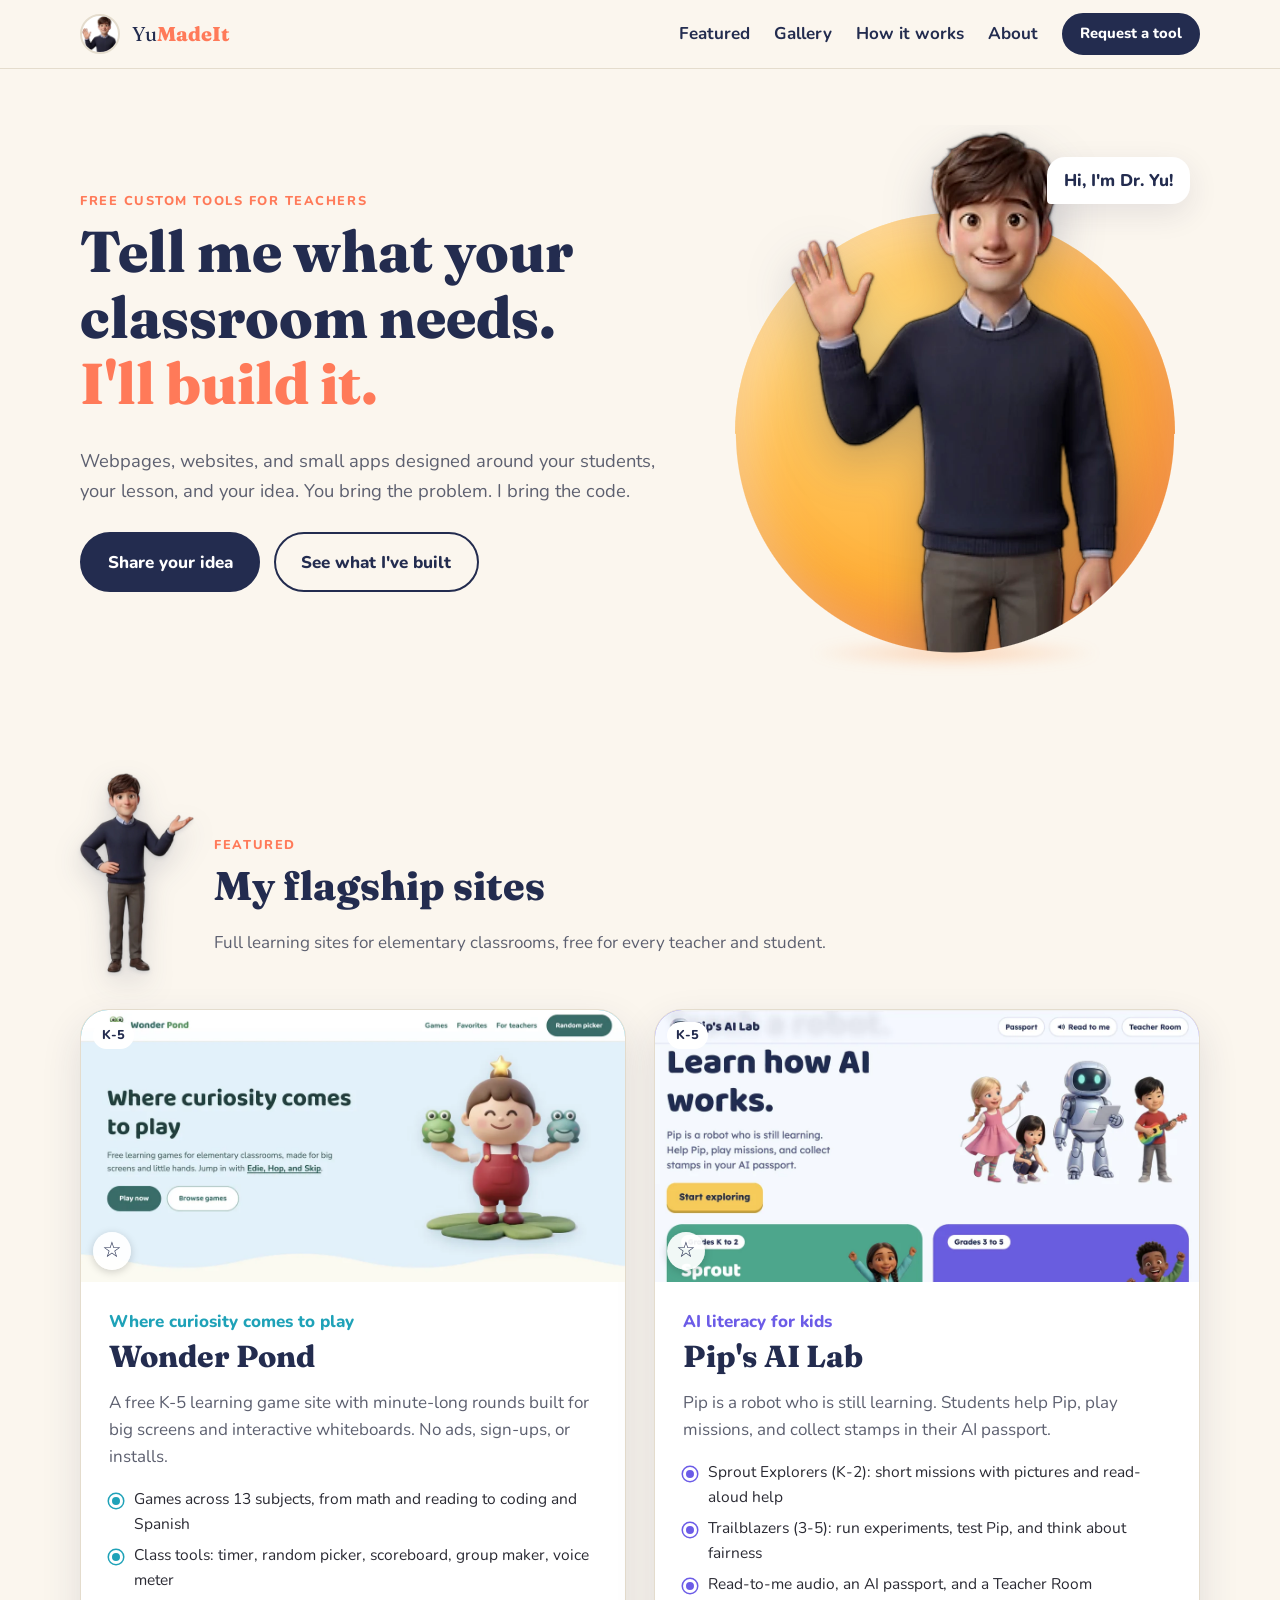
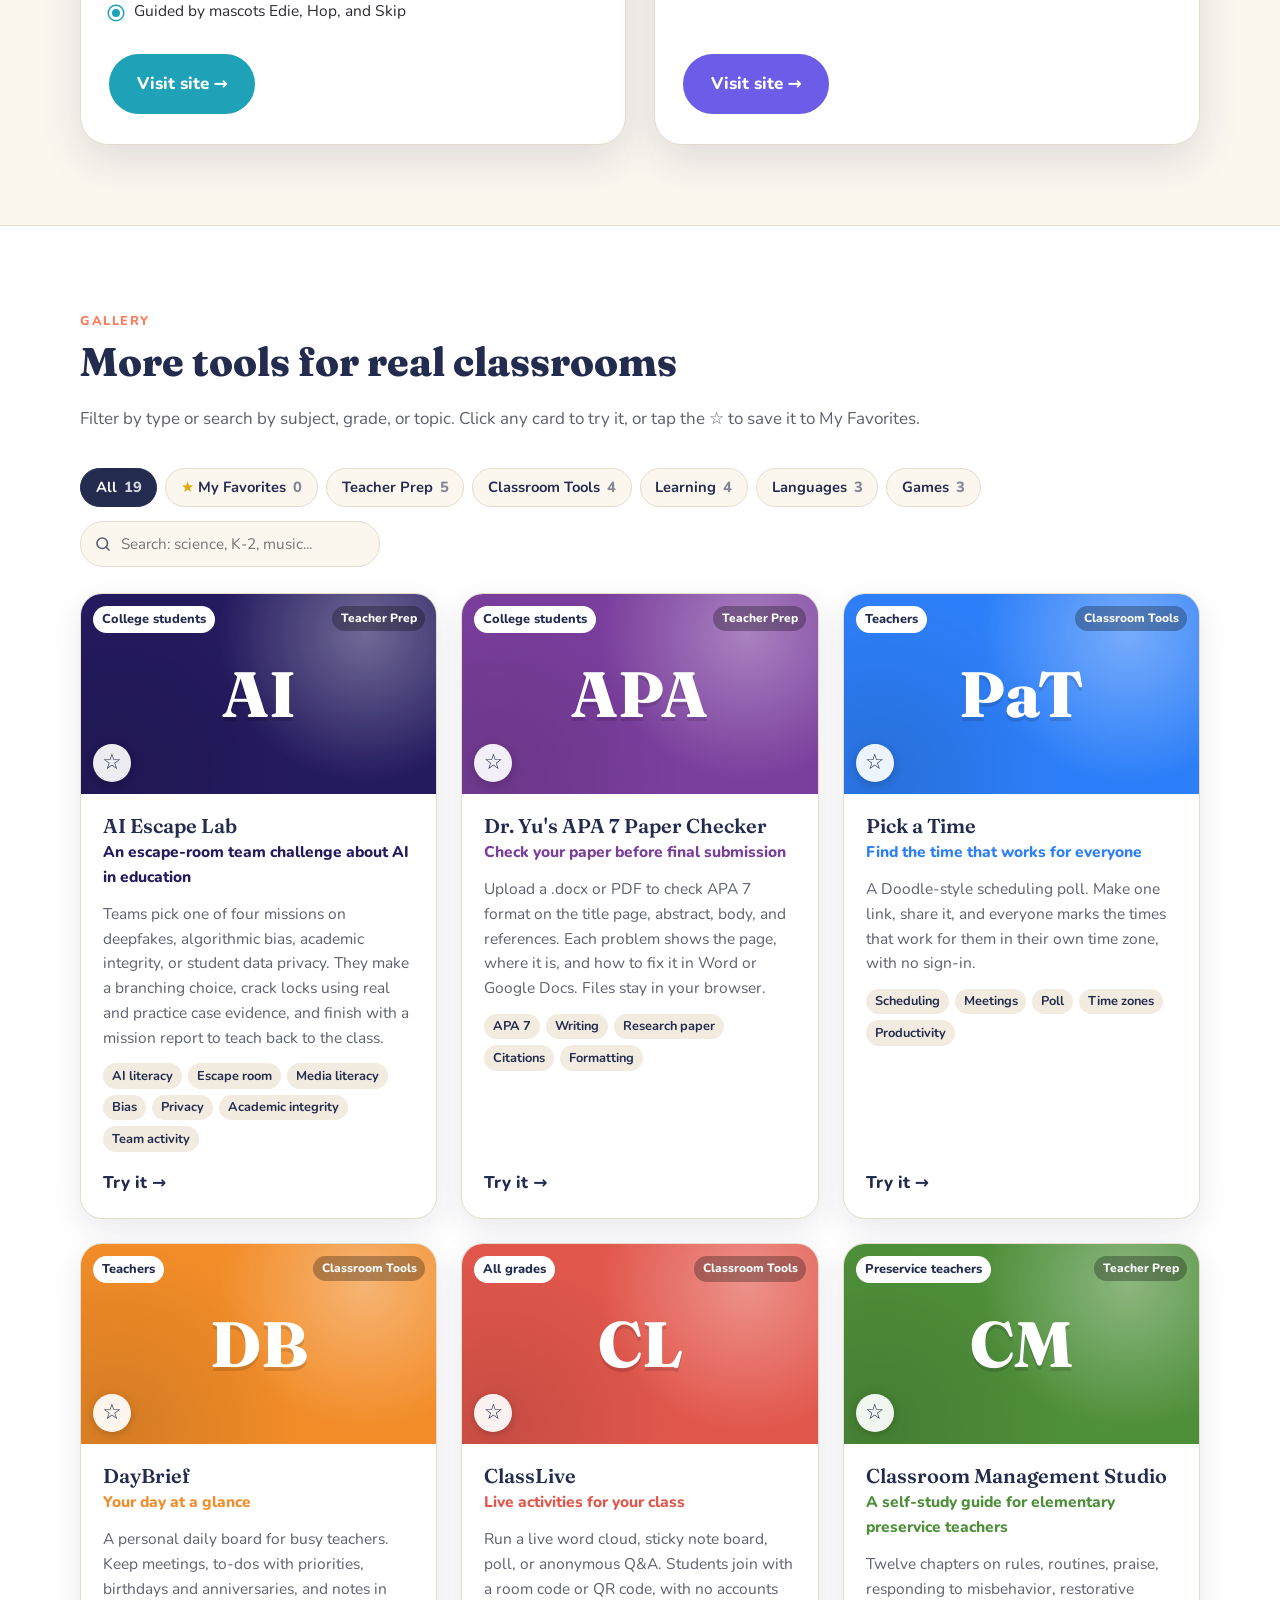
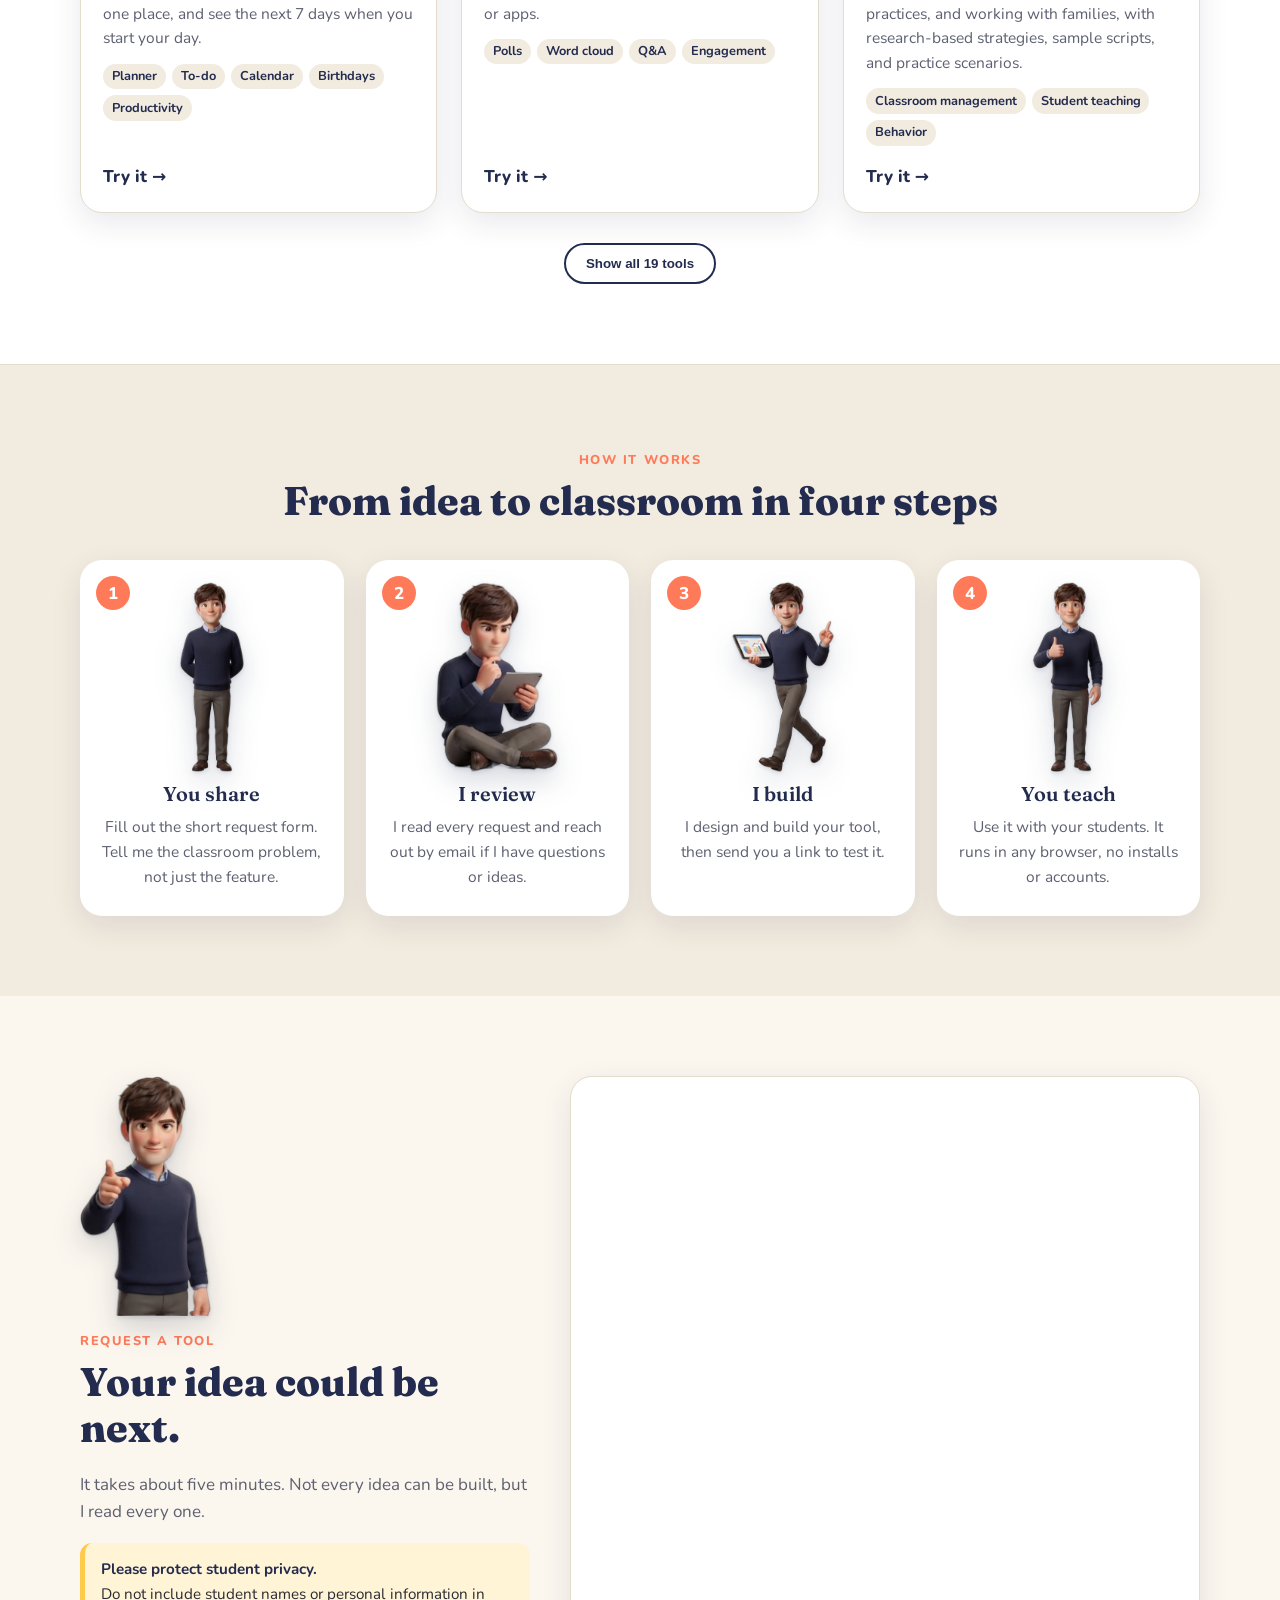
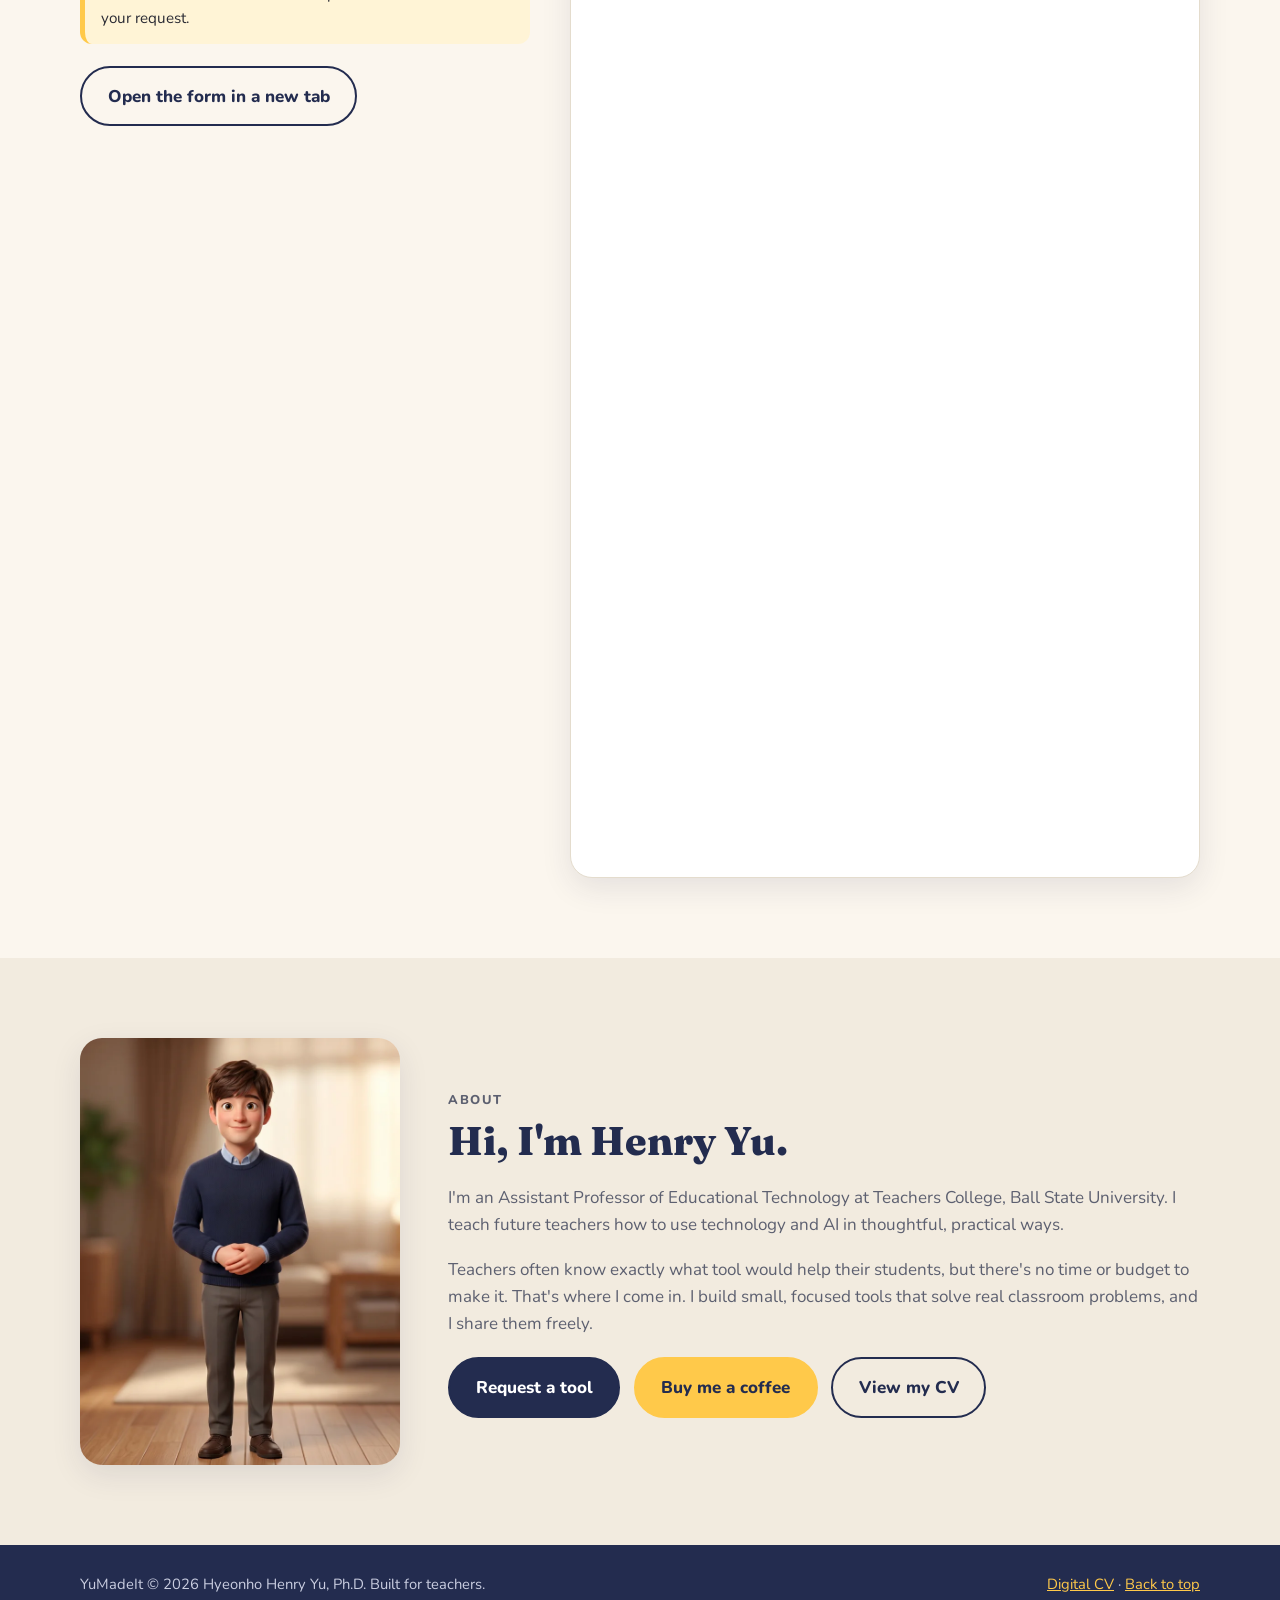
==== index.html @ 67d567c1 "Rename site from Dr. Yu's IMYOS to YuMadeIt Co-Authored-By: Claude Opus 5.5 <noreply@anthropic.com> " ====
<!DOCTYPE html>
<html lang="en">
<head>
  <meta charset="UTF-8" />
  <meta name="viewport" content="width=device-width, initial-scale=1.0" />
  <title>YuMadeIt | Custom web tools for teachers by Dr. Yu</title>
  <meta name="description" content="Tell Dr. Yu what your classroom needs. He builds free webpages, websites, and apps for teachers." />
  <meta property="og:title" content="YuMadeIt" />
  <meta property="og:site_name" content="YuMadeIt" />
  <meta property="og:description" content="Custom web tools built for real classrooms." />
  <meta property="og:image" content="assets/avatar/wave.webp" />
  <link rel="icon" href="assets/avatar/wave.webp" />
  <link rel="preconnect" href="https://fonts.googleapis.com" />
  <link rel="preconnect" href="https://fonts.gstatic.com" crossorigin />
  <link href="https://fonts.googleapis.com/css2?family=Fraunces:opsz,wght@9..144,600;9..144,800&family=Nunito:wght@400;600;700;800&display=swap" rel="stylesheet" />
  <link rel="stylesheet" href="styles.css?v=20261119c" />
</head>
<body>

  <header class="nav">
    <div class="wrap nav-inner">
      <a href="#top" class="brand">
        <img src="assets/avatar/wave.webp" alt="" class="brand-face" />
        <span>Yu<b>MadeIt</b></span>
      </a>
      <nav class="nav-links" aria-label="Main">
        <a href="#featured">Featured</a>
        <a href="#gallery">Gallery</a>
        <a href="#how">How it works</a>
        <a href="#about">About</a>
        <a href="#request" class="btn btn-small">Request a tool</a>
      </nav>
    </div>
  </header>

  <main id="top">

    <!-- HERO -->
    <section class="hero">
      <div class="wrap hero-inner">
        <div class="hero-text">
          <p class="eyebrow">Free custom tools for teachers</p>
          <h1>Tell me what your classroom needs.<br /><span class="hl">I'll build it.</span></h1>
          <p class="lead">Webpages, websites, and small apps designed around your students, your lesson, and your idea. You bring the problem. I bring the code.</p>
          <div class="hero-cta">
            <a href="#request" class="btn">Share your idea</a>
            <a href="#gallery" class="btn btn-ghost">See what I've built</a>
          </div>
        </div>
        <div class="hero-art">
          <div class="hero-figure">
            <div class="blob"></div>
            <img src="assets/avatar/wave.webp" alt="Cartoon Dr. Yu waving hello" class="avatar avatar-hero" />
          </div>
          <div class="bubble">Hi, I'm Dr. Yu!</div>
        </div>
      </div>
    </section>

    <!-- FEATURED -->
    <section id="featured" class="section">
      <div class="wrap">
        <div class="section-head with-avatar">
          <img src="assets/avatar/present.webp" alt="" class="avatar avatar-side" />
          <div>
            <p class="eyebrow">Featured</p>
            <h2>My flagship sites</h2>
            <p class="sub">Full learning sites for elementary classrooms, free for every teacher and student.</p>
          </div>
        </div>
        <div id="featured-grid" class="featured"></div>
      </div>
    </section>

    <!-- GALLERY -->
    <section id="gallery" class="section section-soft">
      <div class="wrap">
        <div class="section-head">
          <p class="eyebrow">Gallery</p>
          <h2>More tools for real classrooms</h2>
          <p class="sub">Filter by type or search by subject, grade, or topic. Click any card to try it, or tap the &#9734; to save it to My Favorites.</p>
        </div>
        <div class="toolbar">
          <div id="chips" class="chips" role="group" aria-label="Filter by type"></div>
          <label class="search">
            <span class="sr-only">Search tools</span>
            <svg viewBox="0 0 24 24" aria-hidden="true"><circle cx="11" cy="11" r="7"/><path d="M20 20l-4-4"/></svg>
            <input id="search" type="search" placeholder="Search: science, K-2, music..." />
          </label>
        </div>
        <div id="gallery-grid" class="grid"></div>
        <p id="empty" class="empty" hidden>No tools match that yet. <a href="#request">Request one?</a></p>
        <div class="more-wrap"><button id="more" type="button" class="btn btn-ghost" hidden>Show all</button></div>
      </div>
    </section>

    <!-- HOW IT WORKS -->
    <section id="how" class="section section-tint">
      <div class="wrap">
        <div class="section-head center">
          <p class="eyebrow">How it works</p>
          <h2>From idea to classroom in four steps</h2>
        </div>
        <ol class="steps">
          <li class="step">
            <img src="assets/avatar/standing.webp" alt="" class="avatar avatar-step" />
            <span class="step-num">1</span>
            <h3>You share</h3>
            <p>Fill out the short request form. Tell me the classroom problem, not just the feature.</p>
          </li>
          <li class="step">
            <img src="assets/avatar/thinking.webp" alt="" class="avatar avatar-step" />
            <span class="step-num">2</span>
            <h3>I review</h3>
            <p>I read every request and reach out by email if I have questions or ideas.</p>
          </li>
          <li class="step">
            <img src="assets/avatar/tablet-walk.webp" alt="" class="avatar avatar-step" />
            <span class="step-num">3</span>
            <h3>I build</h3>
            <p>I design and build your tool, then send you a link to test it.</p>
          </li>
          <li class="step">
            <img src="assets/avatar/thumbsup.webp" alt="" class="avatar avatar-step" />
            <span class="step-num">4</span>
            <h3>You teach</h3>
            <p>Use it with your students. It runs in any browser, no installs or accounts.</p>
          </li>
        </ol>
      </div>
    </section>

    <!-- REQUEST -->
    <section id="request" class="section">
      <div class="wrap request">
        <div class="request-side">
          <img src="assets/avatar/point.webp" alt="Cartoon Dr. Yu pointing at you" class="avatar avatar-point" />
          <p class="eyebrow">Request a tool</p>
          <h2>Your idea could be next.</h2>
          <p class="sub">It takes about five minutes. Not every idea can be built, but I read every one.</p>
          <div class="notice">
            <strong>Please protect student privacy.</strong>
            Do not include student names or personal information in your request.
          </div>
          <a class="btn btn-ghost" href="https://forms.gle/5sB7YiERwMZtrbUZ9" target="_blank" rel="noopener">Open the form in a new tab</a>
        </div>
        <div class="form-card">
          <iframe
            src="https://docs.google.com/forms/d/e/1FAIpQLSd6McnI4fqa5qidPjT3ZwpvSJgH-VtWT0Q7bZCrV_3qWx8x0Q/viewform?embedded=true"
            title="Tool request form"
            loading="lazy">Loading the form...</iframe>
        </div>
      </div>
    </section>

    <!-- ABOUT -->
    <section id="about" class="section section-tint">
      <div class="wrap about">
        <img src="assets/avatar/portrait.webp" alt="Cartoon portrait of Dr. Yu" class="about-img" />
        <div>
          <p class="eyebrow">About</p>
          <h2>Hi, I'm Henry Yu.</h2>
          <p>I'm an Assistant Professor of Educational Technology at Teachers College, Ball State University. I teach future teachers how to use technology and AI in thoughtful, practical ways.</p>
          <p>Teachers often know exactly what tool would help their students, but there's no time or budget to make it. That's where I come in. I build small, focused tools that solve real classroom problems, and I share them freely.</p>
          <div class="about-cta">
            <a href="#request" class="btn">Request a tool</a>
            <a href="https://buymeacoffee.com/henryyu" class="btn btn-coffee" target="_blank" rel="noopener">Buy me a coffee</a>
            <a href="https://hyeonhoyu.github.io/Henryville/" class="btn btn-ghost" target="_blank" rel="noopener">View my CV</a>
          </div>
        </div>
      </div>
    </section>

  </main>

  <footer class="footer">
    <div class="wrap footer-inner">
      <p>YuMadeIt &copy; <span id="year"></span> Hyeonho Henry Yu, Ph.D. Built for teachers.</p>
      <p><a href="https://hyeonhoyu.github.io/Henryville/" target="_blank" rel="noopener">Digital CV</a> &middot; <a href="#top">Back to top</a></p>
    </div>
  </footer>

  <script src="projects.js?v=20261119c"></script>
  <script src="script.js?v=20261119c"></script>
</body>
</html>
---- styles.css ----
:root {
  --navy: #232c4f;
  --navy-2: #34406e;
  --cream: #fbf6ee;
  --tint: #f2ebdf;
  --sun: #ffc94a;
  --coral: #ff7a59;
  --ink: #2a2a33;
  --muted: #5d6070;
  --line: #e4dccd;
  --radius: 22px;
  --shadow: 0 10px 30px rgba(35, 44, 79, 0.10);
}

* { box-sizing: border-box; }
html { scroll-behavior: smooth; scroll-padding-top: 80px; }
body {
  margin: 0;
  font-family: "Nunito", system-ui, sans-serif;
  color: var(--ink);
  background: var(--cream);
  line-height: 1.6;
  font-size: 17px;
}
img { max-width: 100%; display: block; }
a { color: var(--navy-2); }
h1, h2, h3 { font-family: "Fraunces", Georgia, serif; color: var(--navy); line-height: 1.15; margin: 0 0 .5em; }
h1 { font-size: clamp(2.2rem, 5vw, 3.6rem); font-weight: 800; }
h2 { font-size: clamp(1.8rem, 3.5vw, 2.5rem); font-weight: 800; }
h3 { font-size: 1.25rem; font-weight: 600; }
.wrap { width: min(1120px, 92vw); margin: 0 auto; }

.eyebrow {
  display: inline-block;
  font-weight: 800;
  font-size: .8rem;
  letter-spacing: .12em;
  text-transform: uppercase;
  color: var(--coral);
  margin: 0 0 .6em;
}
.sub, .lead { color: var(--muted); }
.lead { font-size: 1.15rem; max-width: 34em; }

/* Buttons */
[hidden] { display: none !important; }

.btn {
  display: inline-block;
  background: var(--navy);
  color: #fff;
  text-decoration: none;
  font-weight: 800;
  padding: .85em 1.5em;
  border-radius: 999px;
  border: 2px solid var(--navy);
  transition: transform .15s ease, box-shadow .15s ease, background .15s;
}
.btn:hover { transform: translateY(-2px); box-shadow: 0 8px 18px rgba(35,44,79,.22); }
.btn-ghost { background: transparent; color: var(--navy); }
.btn-ghost:hover { background: #fff; }
.btn-small { padding: .5em 1.1em; font-size: .92rem; }
.btn-coffee { background: var(--sun); border-color: var(--sun); color: var(--navy); }

/* Nav */
.nav {
  position: sticky; top: 0; z-index: 50;
  background: rgba(251, 246, 238, .88);
  backdrop-filter: blur(10px);
  border-bottom: 1px solid var(--line);
}
.nav-inner { display: flex; align-items: center; justify-content: space-between; height: 68px; }
.brand { display: flex; align-items: center; gap: .6em; text-decoration: none; color: var(--navy); font-family: "Fraunces", serif; font-size: 1.25rem; }
.brand b { font-weight: 800; color: var(--coral); }
.brand-face { width: 40px; height: 40px; object-fit: cover; object-position: top; border-radius: 50%; background: #fff; border: 2px solid var(--line); }
.nav-links { display: flex; align-items: center; gap: 1.4em; }
.nav-links a:not(.btn) { text-decoration: none; font-weight: 700; color: var(--navy); }
.nav-links a:not(.btn):hover { color: var(--coral); }

/* Hero */
.hero { padding: 56px 0 40px; overflow: hidden; }
.hero-inner { display: grid; grid-template-columns: 1.2fr 1fr; gap: 40px; align-items: center; }
.hl { color: var(--coral); }
.hero-cta { display: flex; gap: .8em; flex-wrap: wrap; margin-top: 1.6em; }
.hero-art { position: relative; display: flex; justify-content: center; }
/* Figure pops out of the top of the circle; the bottom is clipped by the circle edge */
.hero-figure {
  position: relative; width: min(440px, 82vw); aspect-ratio: 1 / 1.2;
  -webkit-mask: linear-gradient(#000, #000) top / 100% 58.5% no-repeat,
                radial-gradient(circle closest-side at 50% 58.4%, #000 99.5%, transparent 100%);
          mask: linear-gradient(#000, #000) top / 100% 58.5% no-repeat,
                radial-gradient(circle closest-side at 50% 58.4%, #000 99.5%, transparent 100%);
}
.blob {
  position: absolute; left: 0; right: 0; top: 16.7%; aspect-ratio: 1; border-radius: 50%;
  background: radial-gradient(circle at 32% 28%, #ffd77a, #ffb13b 55%, #ff8a50);
  box-shadow: inset -22px -28px 60px rgba(200,90,40,.28), inset 18px 20px 46px rgba(255,255,255,.4);
}
.avatar-hero {
  position: absolute; left: 50%; bottom: -3%; height: 102%; width: auto; max-width: none;
  transform: translateX(-50%);
  filter: drop-shadow(0 2px 2px rgba(35,44,79,.18)) drop-shadow(0 18px 24px rgba(35,44,79,.25));
}
.hero-art::after {
  content: ""; position: absolute; left: 50%; bottom: -14px; width: 60%; height: 28px;
  transform: translateX(-50%); z-index: -1;
  background: radial-gradient(ellipse at center, rgba(255,140,60,.35), transparent 70%); filter: blur(6px);
}
.bubble {
  position: absolute; top: 6%; right: 2%;
  background: #fff; color: var(--navy);
  font-weight: 800; padding: .6em 1em; border-radius: 18px 18px 18px 4px;
  box-shadow: var(--shadow);
  animation: bob 3s ease-in-out infinite;
}
@keyframes bob { 50% { transform: translateY(-6px); } }

/* Sections */
.section { padding: 80px 0; }
.section-tint { background: var(--tint); }
.section-head { margin-bottom: 36px; }
.section-head.center { text-align: center; }
.with-avatar { display: flex; align-items: flex-end; gap: 20px; }
.avatar-side { height: 200px; width: auto; flex-shrink: 0; }
.avatar-side, .avatar-step, .avatar-point { filter: drop-shadow(0 2px 2px rgba(35,44,79,.15)) drop-shadow(0 12px 14px rgba(35,44,79,.18)); }

/* Gallery */
.grid { display: grid; grid-template-columns: repeat(auto-fill, minmax(280px, 1fr)); gap: 24px; }
.card {
  background: #fff; border-radius: var(--radius); overflow: hidden;
  text-decoration: none; color: inherit;
  box-shadow: var(--shadow);
  display: flex; flex-direction: column;
  transition: transform .2s ease, box-shadow .2s ease;
  border: 1px solid var(--line);
}
.card:hover { transform: translateY(-6px); box-shadow: 0 18px 40px rgba(35,44,79,.16); }
.card-thumb {
  position: relative; aspect-ratio: 16 / 9;
  background: var(--c);
  background-image: radial-gradient(circle at 80% 20%, rgba(255,255,255,.35), transparent 45%),
                    radial-gradient(circle at 10% 90%, rgba(0,0,0,.12), transparent 50%);
  display: grid; place-items: center;
}
.card-thumb img, .feature-thumb img { position: absolute; inset: 0; width: 100%; height: 100%; object-fit: cover; object-position: top; }
.card-thumb, .feature-thumb { overflow: hidden; }
.card-thumb .grade, .card-thumb .cat, .feature-thumb .grade { z-index: 2; }
.card:hover .card-thumb img { transform: scale(1.04); }
.card-thumb img { transition: transform .4s ease; }
.mark { font-family: "Fraunces", serif; font-weight: 800; font-size: 4rem; color: #fff; text-shadow: 0 4px 0 rgba(0,0,0,.12); }
.grade {
  position: absolute; top: 12px; left: 12px;
  background: #fff; color: var(--navy); font-weight: 800; font-size: .8rem;
  padding: .25em .7em; border-radius: 999px;
}
.card-body { padding: 20px 22px 22px; display: flex; flex-direction: column; flex: 1; }
.card-body h3 { margin-bottom: .15em; }
.card-body p { margin: 0 0 .8em; color: var(--muted); font-size: .97rem; }
.card-body .tagline { color: var(--c); font-weight: 800; }
.tags { list-style: none; padding: 0; margin: 0 0 1em; display: flex; flex-wrap: wrap; gap: 6px; }
.tags li { background: var(--tint); font-size: .8rem; font-weight: 700; padding: .2em .7em; border-radius: 999px; color: var(--navy); }
.try { margin-top: auto; font-weight: 800; color: var(--navy); }
.card-next { border: 2px dashed #cfc4b0; background: transparent; box-shadow: none; }
.card-next-inner { flex: 1; display: flex; flex-direction: column; align-items: center; justify-content: center; text-align: center; padding: 40px 24px; min-height: 280px; }
.card-next p { color: var(--muted); }
.plus { width: 64px; height: 64px; border-radius: 50%; background: var(--sun); color: var(--navy); font-size: 2.4rem; font-weight: 800; display: grid; place-items: center; margin-bottom: 14px; }

/* Featured */
.section-soft { background: #fff; border-top: 1px solid var(--line); border-bottom: 1px solid var(--line); }
.featured { display: grid; grid-template-columns: 1fr 1fr; gap: 28px; }
.feature {
  display: flex; flex-direction: column; text-decoration: none; color: inherit;
  background: #fff; border-radius: 28px; overflow: hidden; border: 1px solid var(--line);
  box-shadow: 0 16px 40px rgba(35,44,79,.12);
  transition: transform .2s ease, box-shadow .2s ease;
}
.feature:hover { transform: translateY(-6px); box-shadow: 0 24px 50px rgba(35,44,79,.18); }
.feature-thumb {
  position: relative; aspect-ratio: 16 / 8; display: grid; place-items: center;
  background: var(--c);
  background-image: radial-gradient(circle at 85% 15%, rgba(255,255,255,.4), transparent 40%),
                    radial-gradient(circle at 10% 100%, rgba(0,0,0,.18), transparent 55%),
                    repeating-linear-gradient(45deg, rgba(255,255,255,.06) 0 14px, transparent 14px 28px);
}
.feature-thumb .mark { font-size: 6rem; }
.feature-body { padding: 26px 28px 30px; display: flex; flex-direction: column; flex: 1; }
.feature-body .feature-tag { color: var(--c); font-weight: 800; margin: 0 0 .2em; }
.feature-body h3 { font-size: 1.9rem; font-weight: 800; }
.feature-body > p { color: var(--muted); margin: 0 0 1em; }
.checks { list-style: none; padding: 0; margin: 0 0 1.4em; }
.checks li { position: relative; padding-left: 1.6em; margin-bottom: .4em; font-size: .97rem; }
.checks li::before {
  content: ""; position: absolute; left: 0; top: .45em; width: .9em; height: .9em; border-radius: 50%;
  background: var(--c); box-shadow: inset 0 0 0 3px #fff, 0 0 0 1.5px var(--c);
}
.feature-btn { align-self: flex-start; margin-top: auto; background: var(--c); border-color: var(--c); }

/* Toolbar */
.toolbar { display: flex; flex-wrap: wrap; gap: 14px; justify-content: space-between; align-items: center; margin-bottom: 26px; }
.chips { display: flex; flex-wrap: wrap; gap: 8px; }
.chip {
  font: inherit; font-weight: 700; font-size: .92rem; cursor: pointer;
  background: var(--cream); color: var(--navy); border: 1.5px solid var(--line);
  padding: .45em 1em; border-radius: 999px; transition: all .15s;
}
.chip span { opacity: .55; font-weight: 800; margin-left: .2em; }
.chip:hover { border-color: var(--navy); }
.chip.on { background: var(--navy); color: #fff; border-color: var(--navy); }
.chip.on span { opacity: .8; }
.search { position: relative; flex: 0 1 300px; }
.search svg { position: absolute; left: 14px; top: 50%; width: 18px; height: 18px; transform: translateY(-50%); fill: none; stroke: var(--muted); stroke-width: 2.2; stroke-linecap: round; }
.search input {
  width: 100%; font: inherit; font-size: .95rem; padding: .65em 1em .65em 2.6em;
  border: 1.5px solid var(--line); border-radius: 999px; background: var(--cream); color: var(--ink);
}
.search input:focus { outline: none; border-color: var(--navy); background: #fff; }
.sr-only { position: absolute; width: 1px; height: 1px; overflow: hidden; clip: rect(0 0 0 0); }
.empty { text-align: center; color: var(--muted); padding: 30px 0; }
.more-wrap { text-align: center; margin-top: 30px; }
.cat {
  position: absolute; top: 12px; right: 12px;
  background: rgba(0,0,0,.28); color: #fff; font-weight: 800; font-size: .75rem;
  padding: .25em .7em; border-radius: 999px; backdrop-filter: blur(4px);
}

.star-btn {
  position: absolute; left: 12px; bottom: 12px; z-index: 3;
  width: 38px; height: 38px; border-radius: 50%; display: grid; place-items: center;
  background: rgba(255,255,255,.92); color: var(--navy); font-size: 1.35rem; line-height: 1;
  box-shadow: 0 2px 8px rgba(0,0,0,.18); cursor: pointer; transition: transform .15s;
}
.star-btn:hover { transform: scale(1.12); }
.star-btn:focus-visible { outline: 3px solid var(--navy); outline-offset: 2px; }
.star-btn.on { background: var(--sun); color: var(--navy); }
.chip .star { font-style: normal; color: #e0a800; }
.chip-fav.on .star { color: var(--sun); }

/* Steps */
.steps { list-style: none; padding: 0; margin: 0; display: grid; grid-template-columns: repeat(4, 1fr); gap: 22px; }
.step {
  background: #fff; border-radius: var(--radius); padding: 22px 20px 26px;
  text-align: center; position: relative; box-shadow: var(--shadow);
}
.avatar-step { height: 190px; width: auto; margin: 0 auto 10px; object-fit: contain; }
.step-num {
  position: absolute; top: 16px; left: 16px;
  width: 34px; height: 34px; border-radius: 50%;
  background: var(--coral); color: #fff; font-weight: 800;
  display: grid; place-items: center;
}
.step p { color: var(--muted); margin: 0; font-size: .97rem; }

/* Request */
.request { display: grid; grid-template-columns: 1fr 1.4fr; gap: 40px; align-items: start; }
.request-side { position: sticky; top: 100px; }
.avatar-point { height: 240px; width: auto; margin-bottom: 10px; }
.notice {
  background: #fff4d6; border-left: 5px solid var(--sun);
  padding: 14px 16px; border-radius: 12px; margin: 18px 0 22px; font-size: .95rem;
}
.notice strong { display: block; color: var(--navy); }
.form-card { background: #fff; border-radius: var(--radius); box-shadow: var(--shadow); overflow: hidden; border: 1px solid var(--line); }
.form-card iframe { width: 100%; height: 1400px; border: 0; display: block; }

/* About */
.about { display: grid; grid-template-columns: 320px 1fr; gap: 48px; align-items: center; }
.about-img { border-radius: var(--radius); box-shadow: var(--shadow); aspect-ratio: 3 / 4; object-fit: cover; object-position: top; }
.about p { color: var(--muted); }
.about-cta { display: flex; gap: .8em; flex-wrap: wrap; margin-top: 1.2em; }

/* Footer */
.footer { background: var(--navy); color: #c9cde0; padding: 28px 0; font-size: .92rem; }
.footer a { color: var(--sun); }
.footer-inner { display: flex; justify-content: space-between; gap: 1em; flex-wrap: wrap; }
.footer p { margin: 0; }

/* Reveal */
.reveal { opacity: 0; transform: translateY(18px); transition: opacity .6s ease, transform .6s ease; }
.reveal.in { opacity: 1; transform: none; }

/* Responsive */
@media (max-width: 960px) {
  .featured { grid-template-columns: 1fr; }
  .steps { grid-template-columns: repeat(2, 1fr); }
  .request { grid-template-columns: 1fr; }
  .request-side { position: static; }
}
@media (max-width: 760px) {
  .search { flex-basis: 100%; }
  .hero-inner { grid-template-columns: 1fr; text-align: center; }
  .hero-cta { justify-content: center; }
  .lead { margin-inline: auto; }
  .hero-figure { width: min(340px, 80vw); }
  .nav-links a:not(.btn) { display: none; }
  .with-avatar { flex-direction: column; align-items: flex-start; }
  .avatar-side { height: 150px; }
  .about { grid-template-columns: 1fr; }
  .about-img { max-width: 260px; }
  .section { padding: 60px 0; }
}
@media (max-width: 520px) {
  .steps { grid-template-columns: 1fr; }
}
@media (prefers-reduced-motion: reduce) {
  * { animation: none !important; transition: none !important; }
  .reveal { opacity: 1; transform: none; }
}
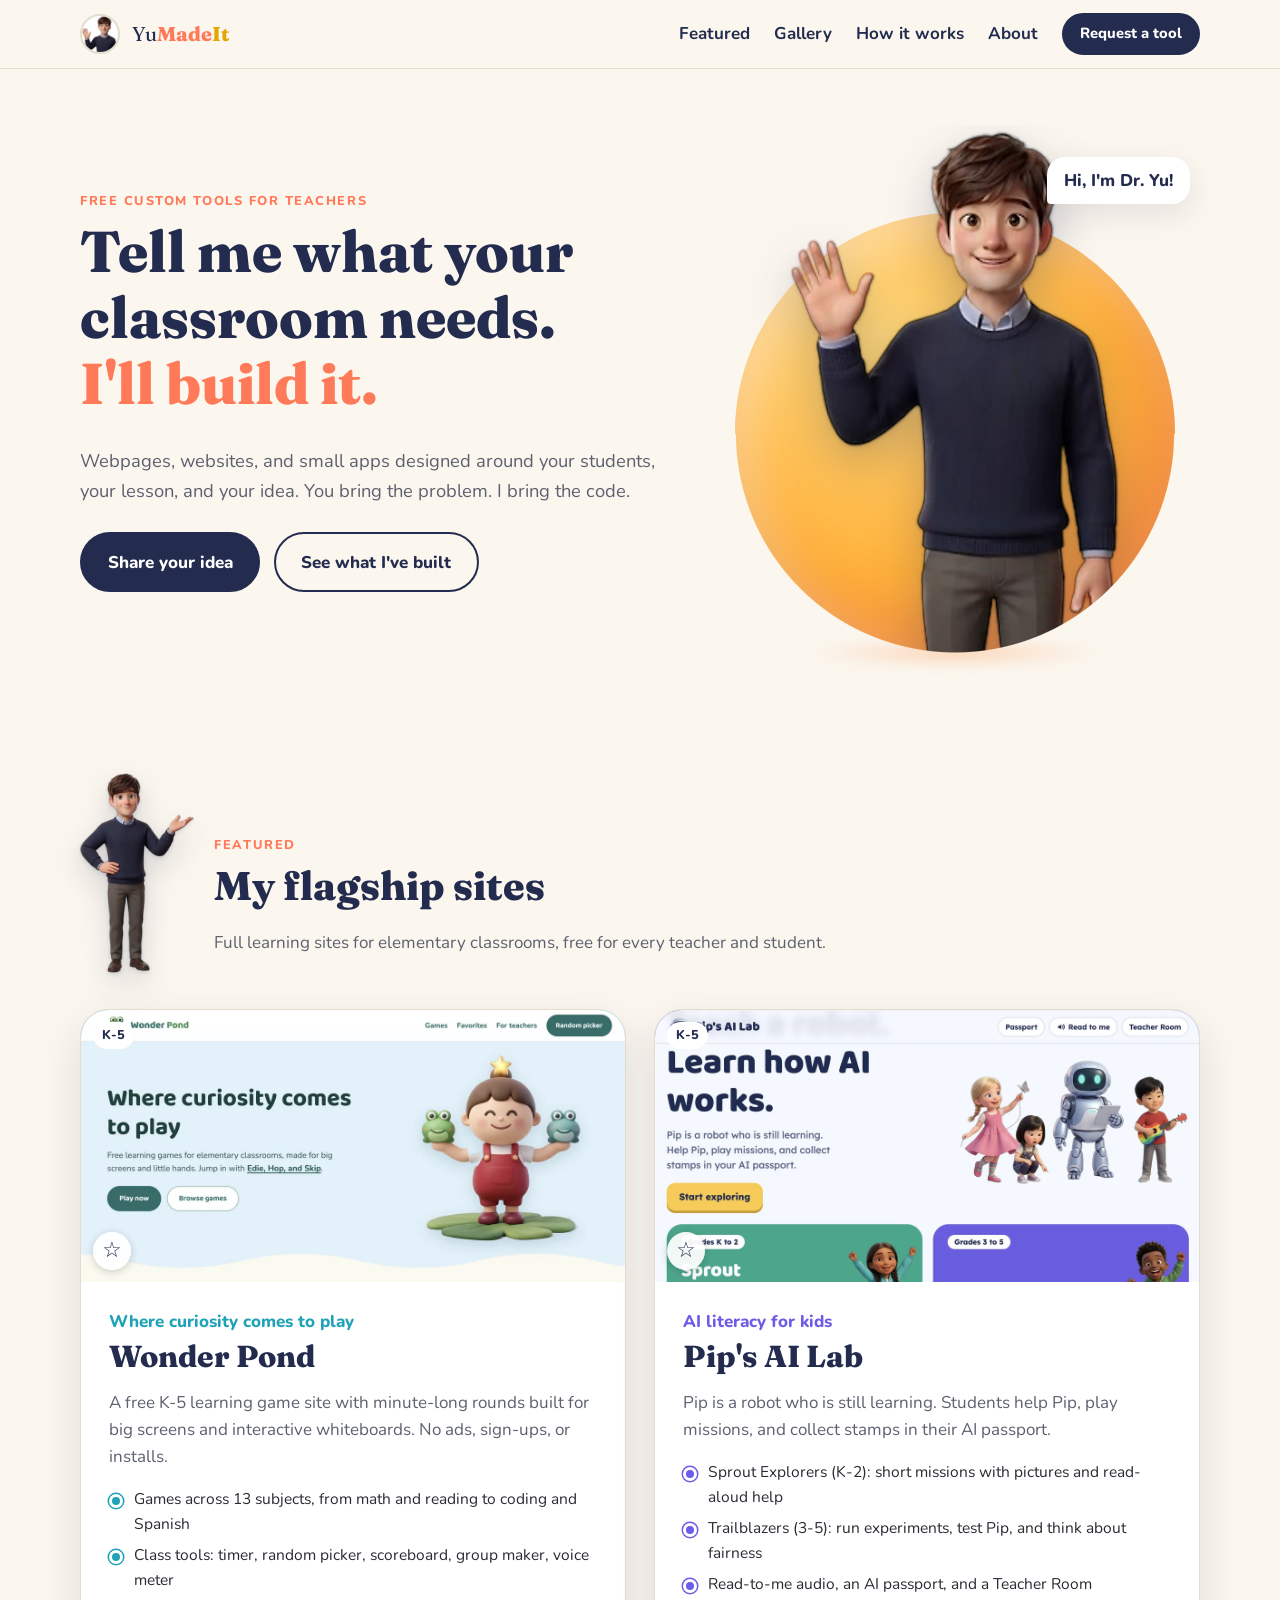
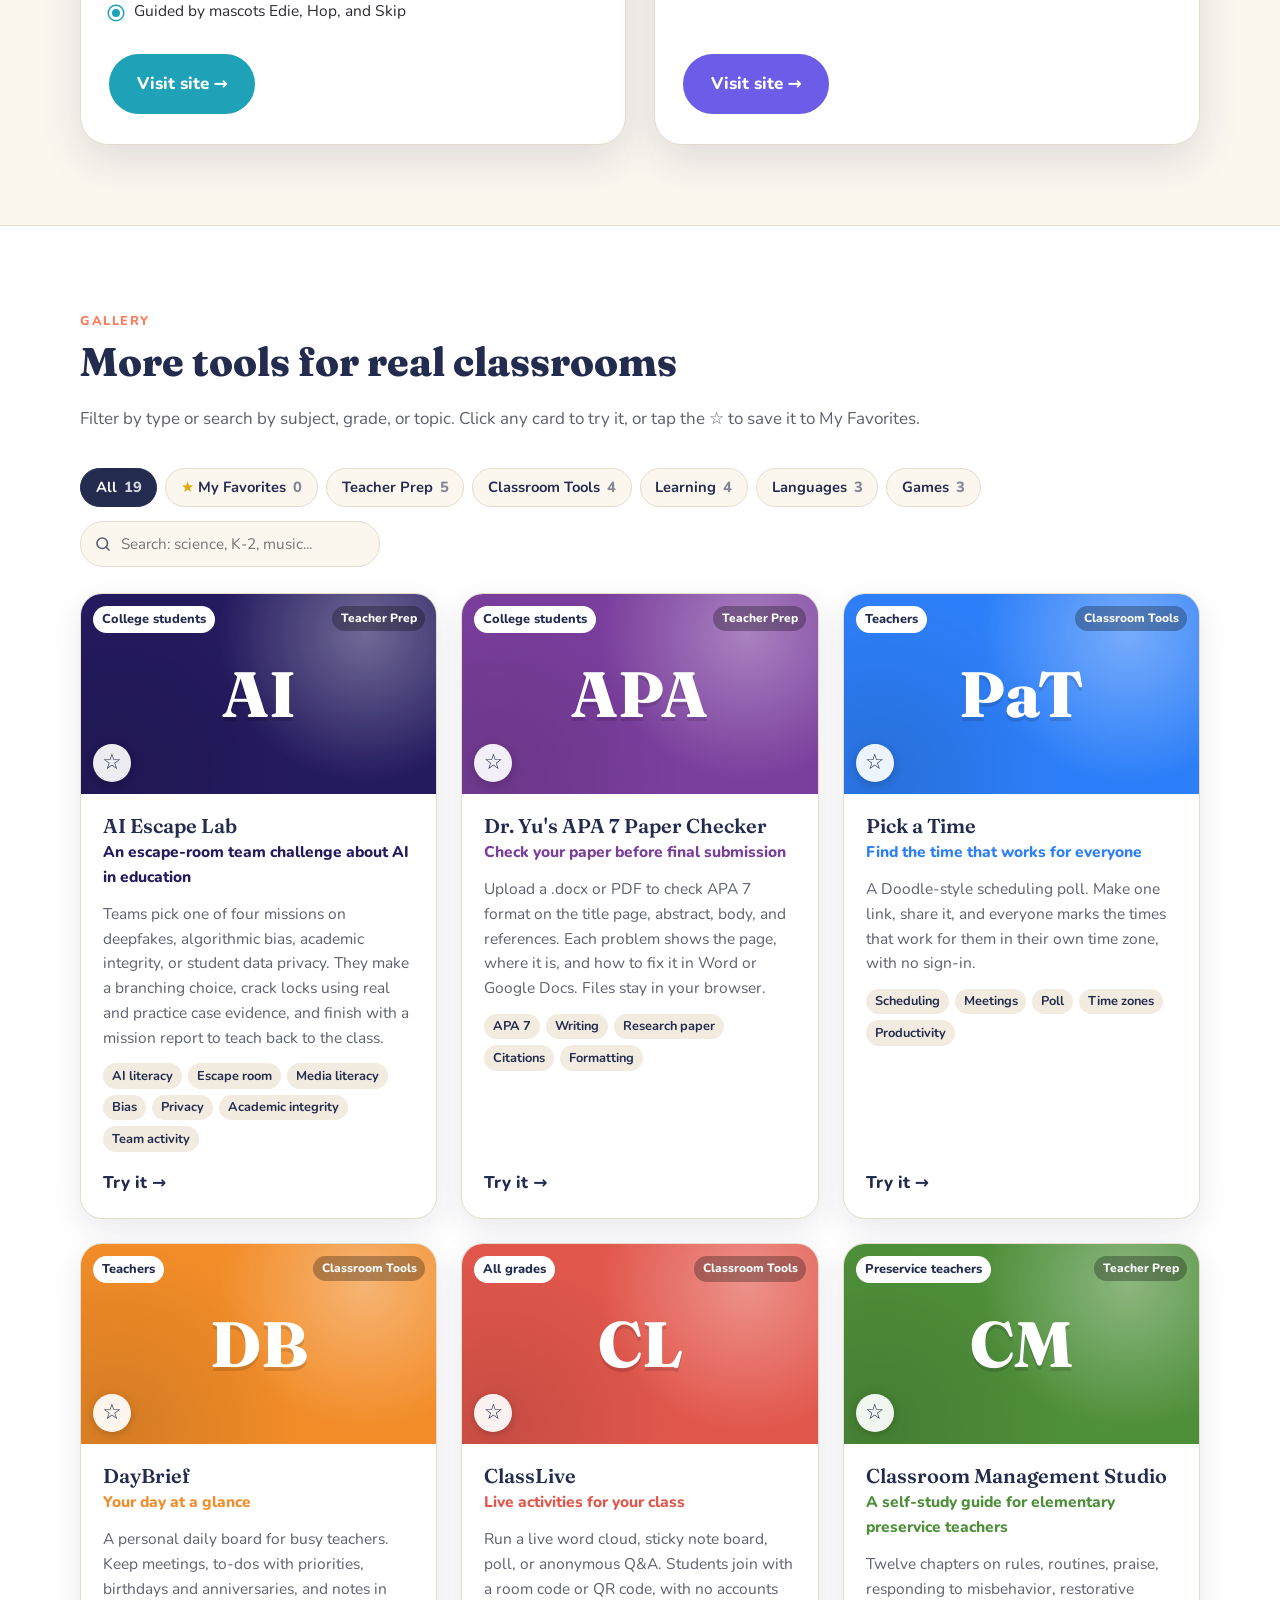
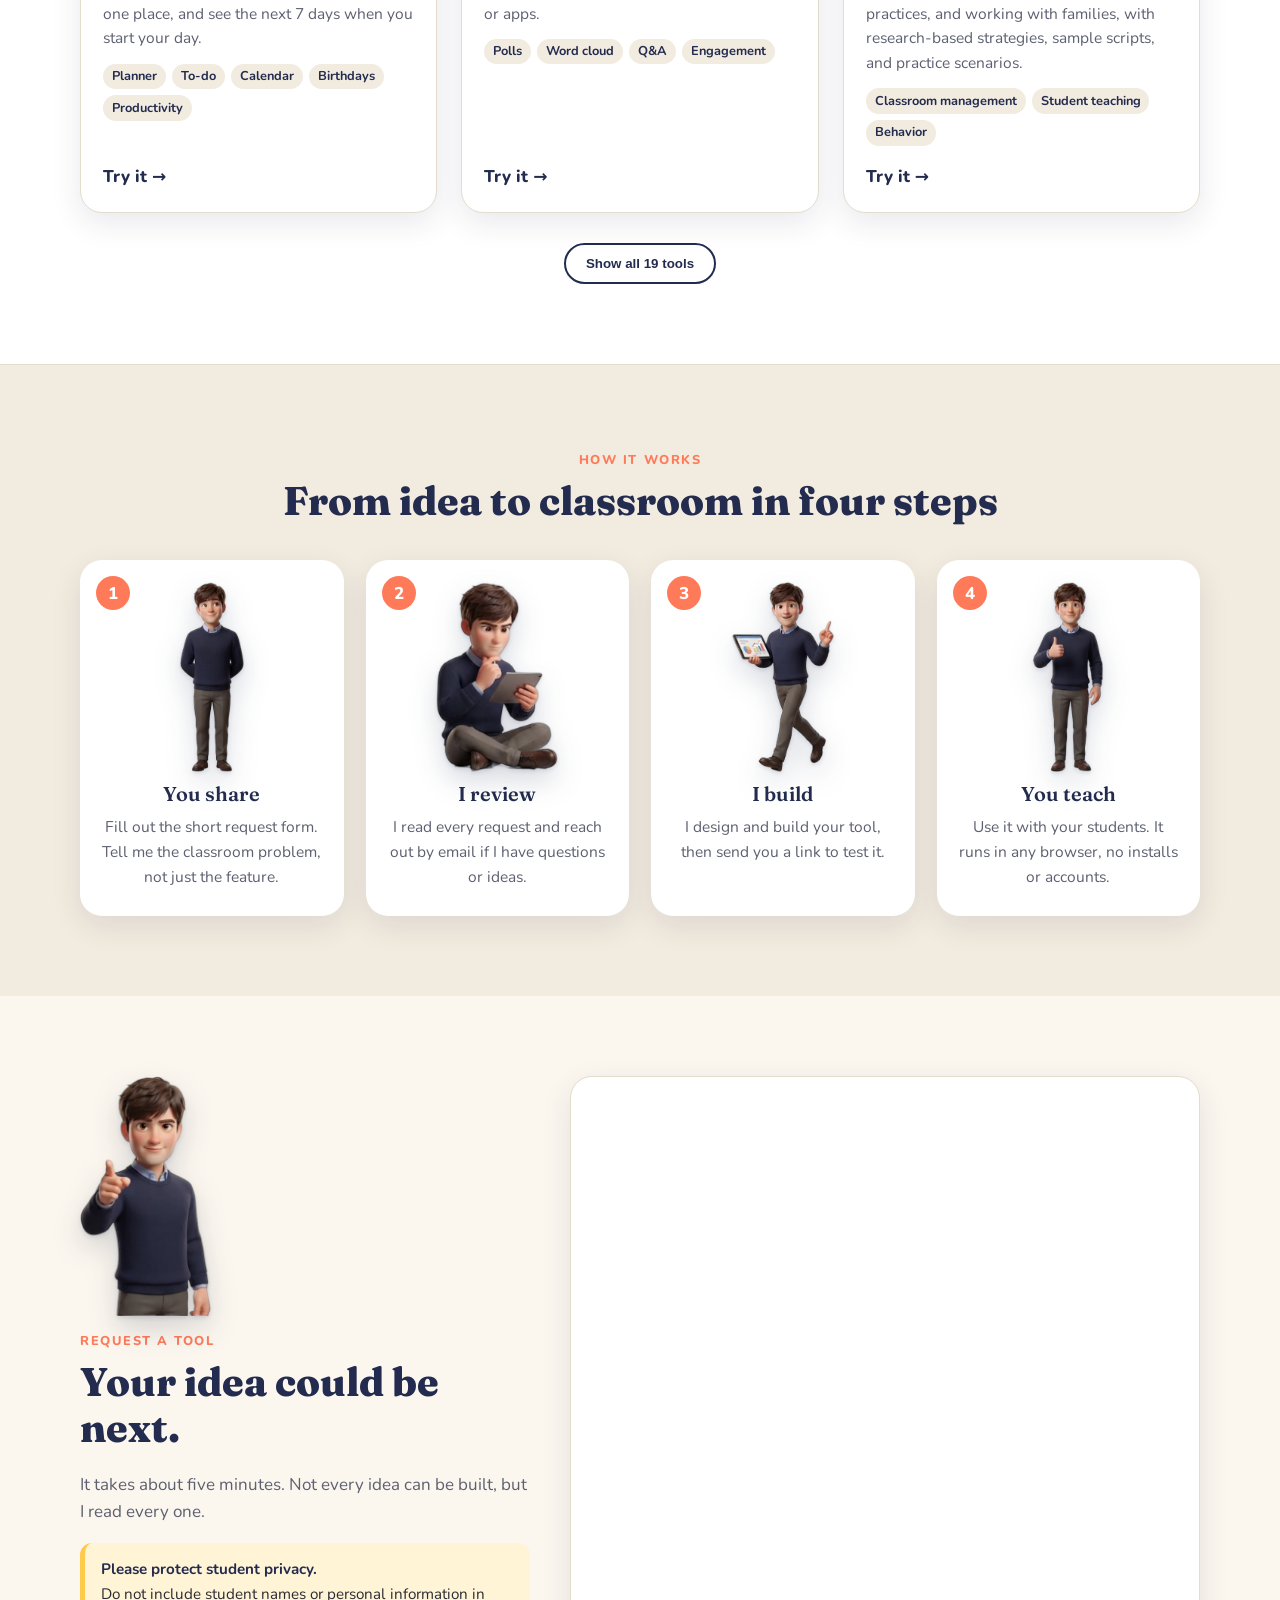
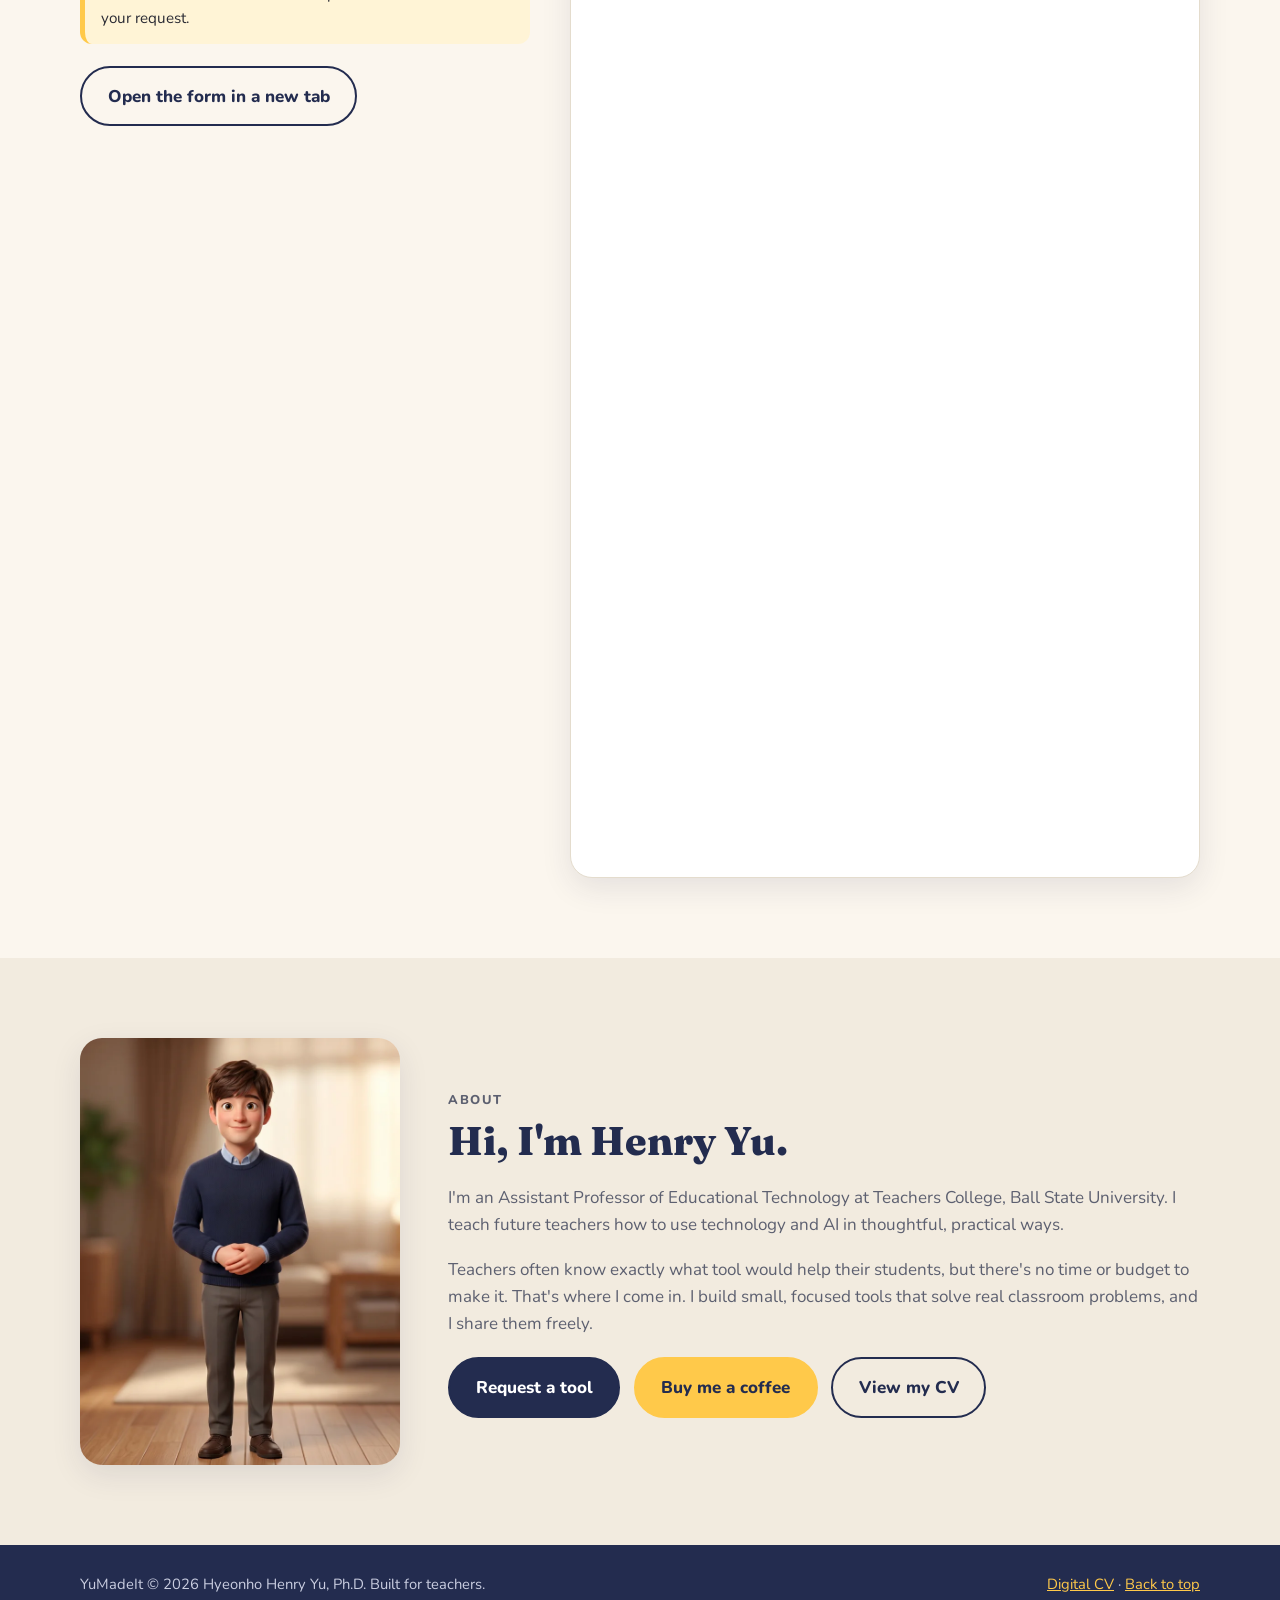
==== commit 8f895f90: "Give Made and It separate colors in the YuMadeIt logo Co-Authored-By: Claude Opus 5.5 <noreply@anthr" ====
--- a/index.html
+++ b/index.html
@@ -13,7 +13,7 @@
   <link rel="preconnect" href="https://fonts.googleapis.com" />
   <link rel="preconnect" href="https://fonts.gstatic.com" crossorigin />
   <link href="https://fonts.googleapis.com/css2?family=Fraunces:opsz,wght@9..144,600;9..144,800&family=Nunito:wght@400;600;700;800&display=swap" rel="stylesheet" />
-  <link rel="stylesheet" href="styles.css?v=20261119c" />
+  <link rel="stylesheet" href="styles.css?v=20261119d" />
 </head>
 <body>
 
@@ -21,7 +21,7 @@
     <div class="wrap nav-inner">
       <a href="#top" class="brand">
         <img src="assets/avatar/wave.webp" alt="" class="brand-face" />
-        <span>Yu<b>MadeIt</b></span>
+        <span>Yu<b>Made</b><b class="brand-it">It</b></span>
       </a>
       <nav class="nav-links" aria-label="Main">
         <a href="#featured">Featured</a>
--- a/styles.css
+++ b/styles.css
@@ -72,6 +72,7 @@
 .nav-inner { display: flex; align-items: center; justify-content: space-between; height: 68px; }
 .brand { display: flex; align-items: center; gap: .6em; text-decoration: none; color: var(--navy); font-family: "Fraunces", serif; font-size: 1.25rem; }
 .brand b { font-weight: 800; color: var(--coral); }
+.brand b.brand-it { color: #e0a800; }
 .brand-face { width: 40px; height: 40px; object-fit: cover; object-position: top; border-radius: 50%; background: #fff; border: 2px solid var(--line); }
 .nav-links { display: flex; align-items: center; gap: 1.4em; }
 .nav-links a:not(.btn) { text-decoration: none; font-weight: 700; color: var(--navy); }
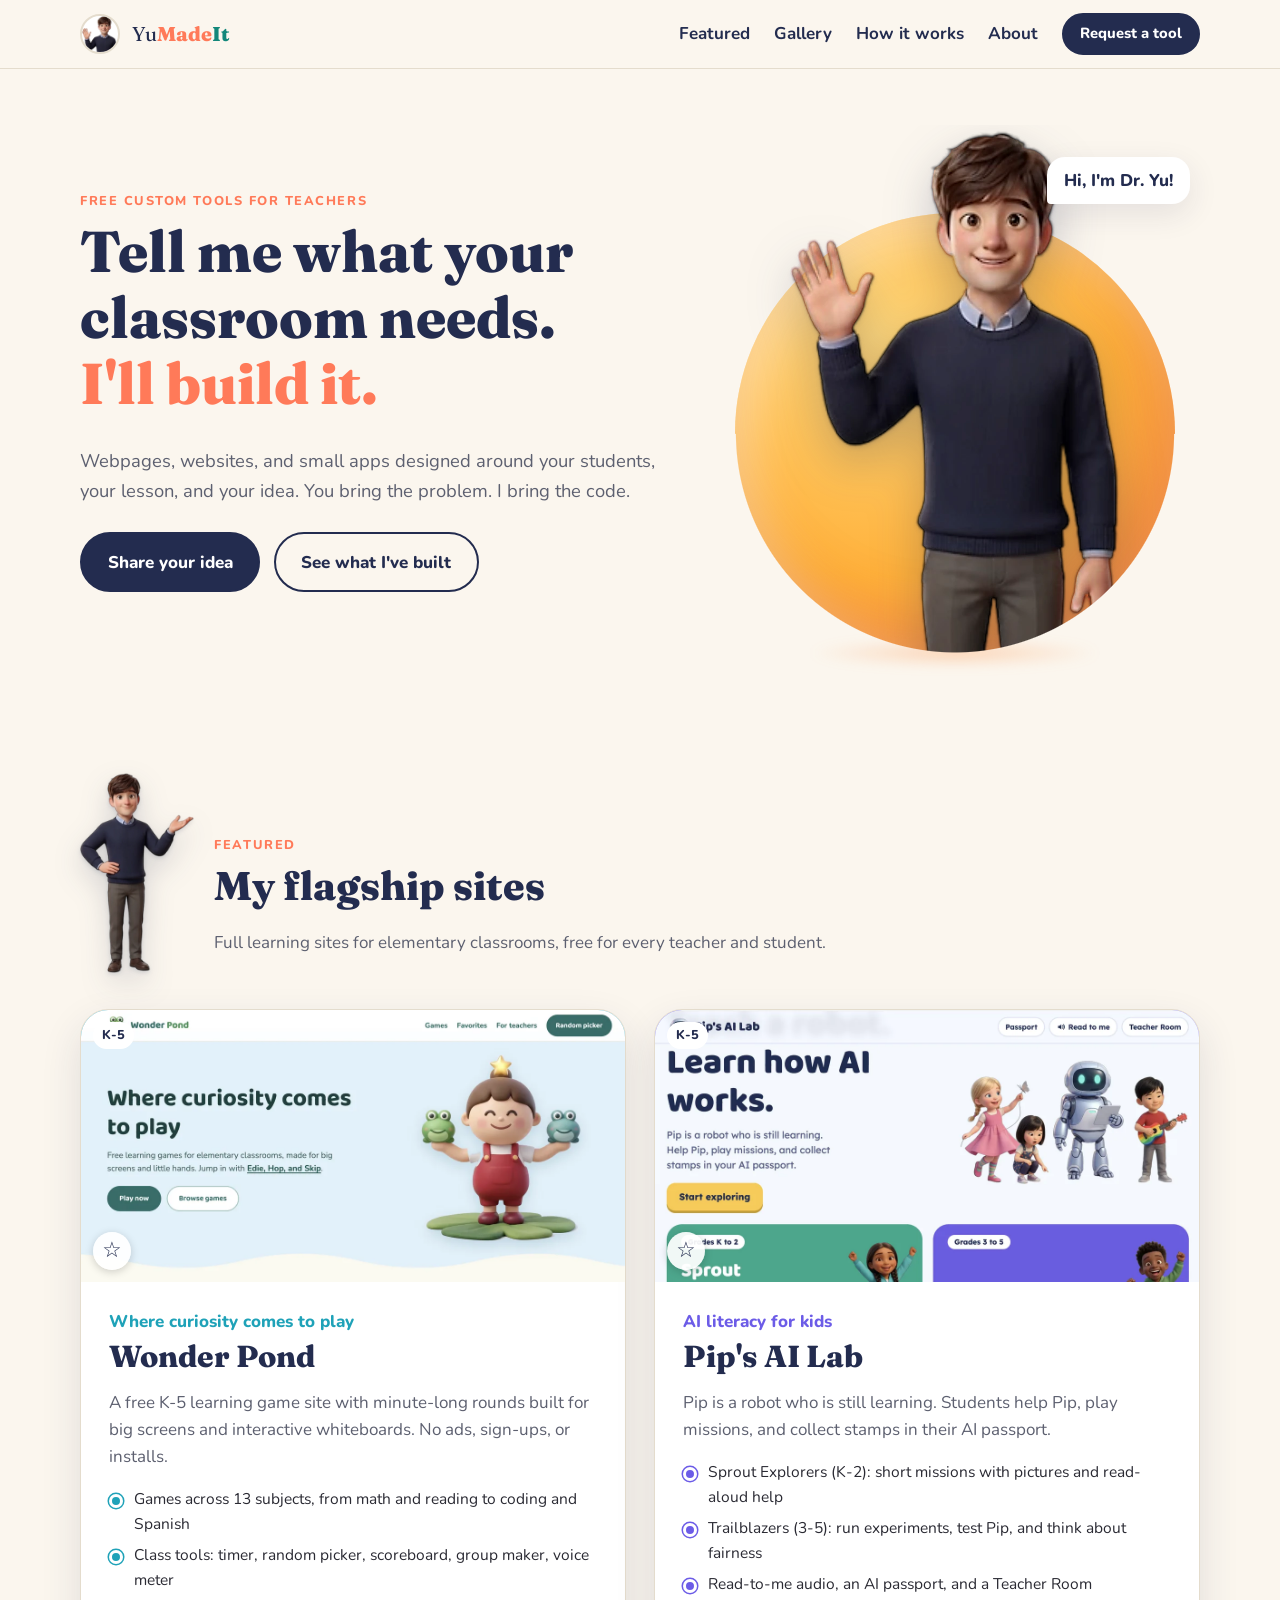
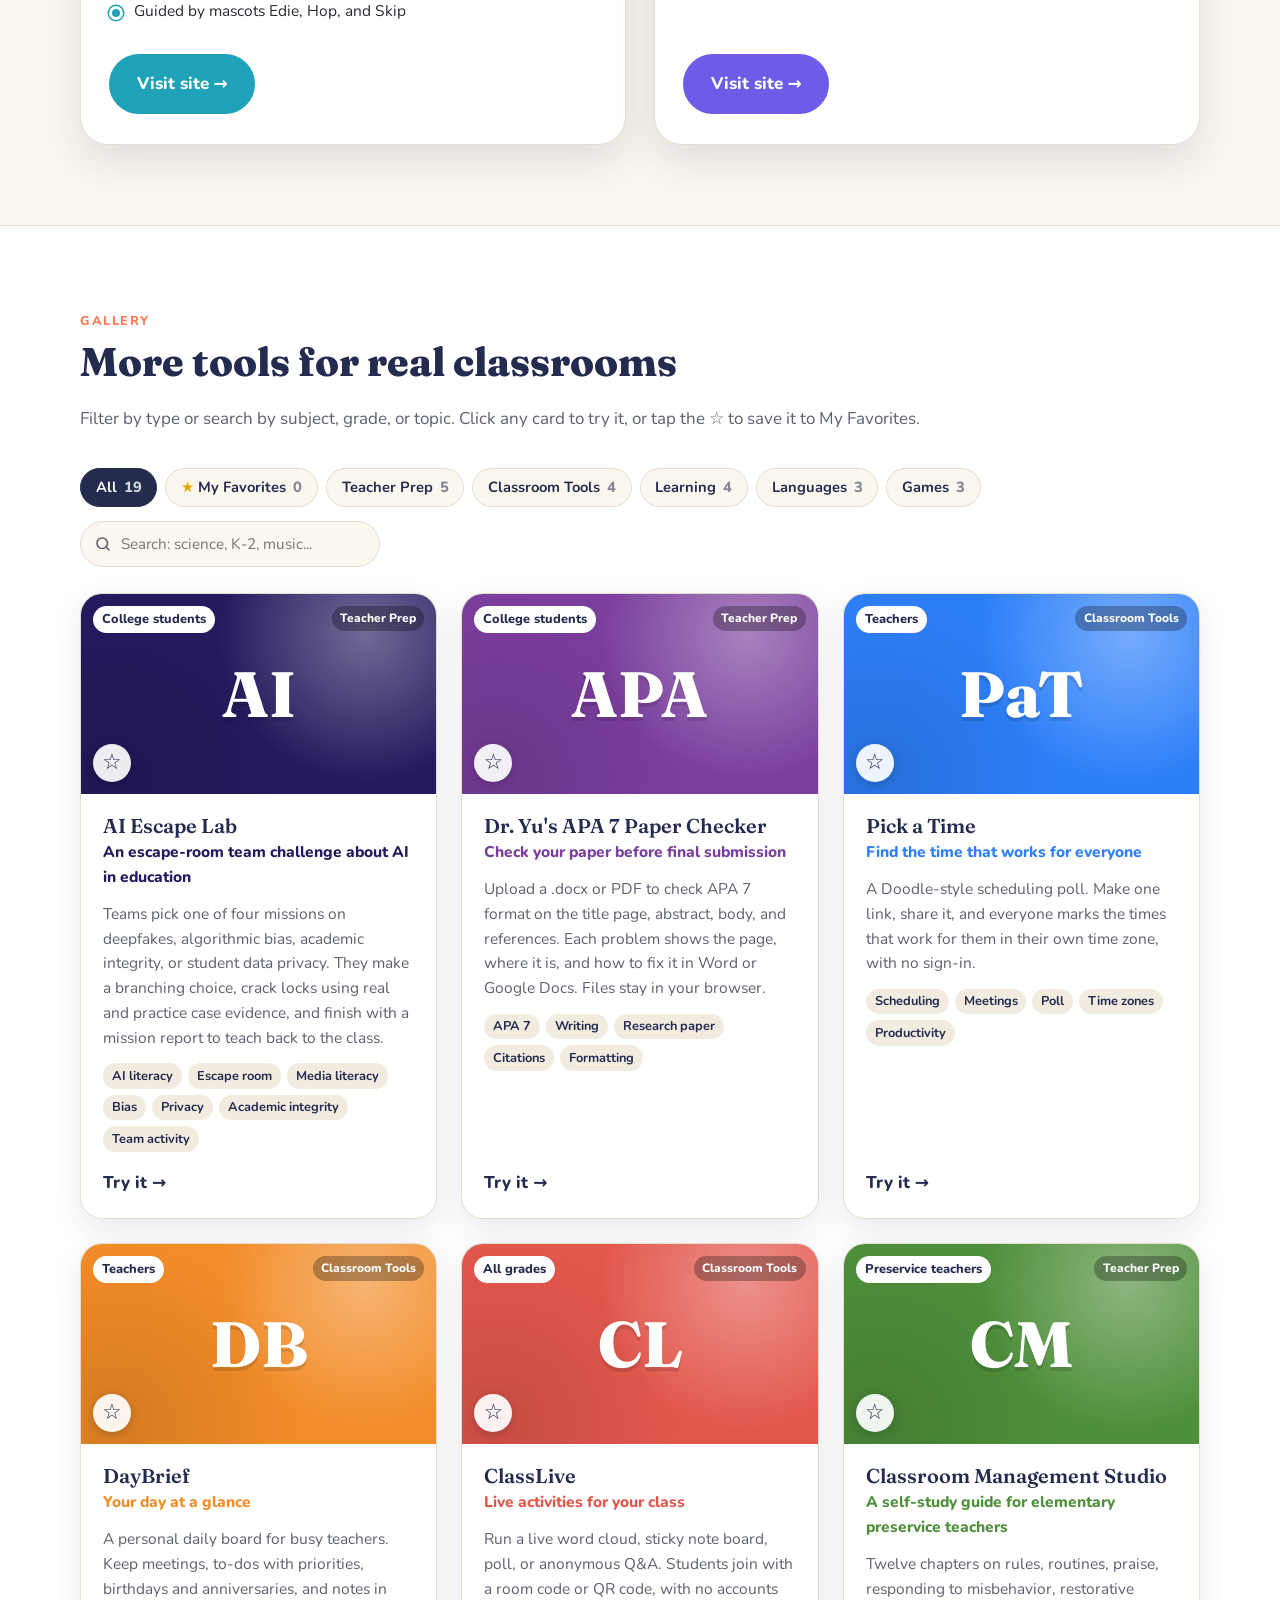
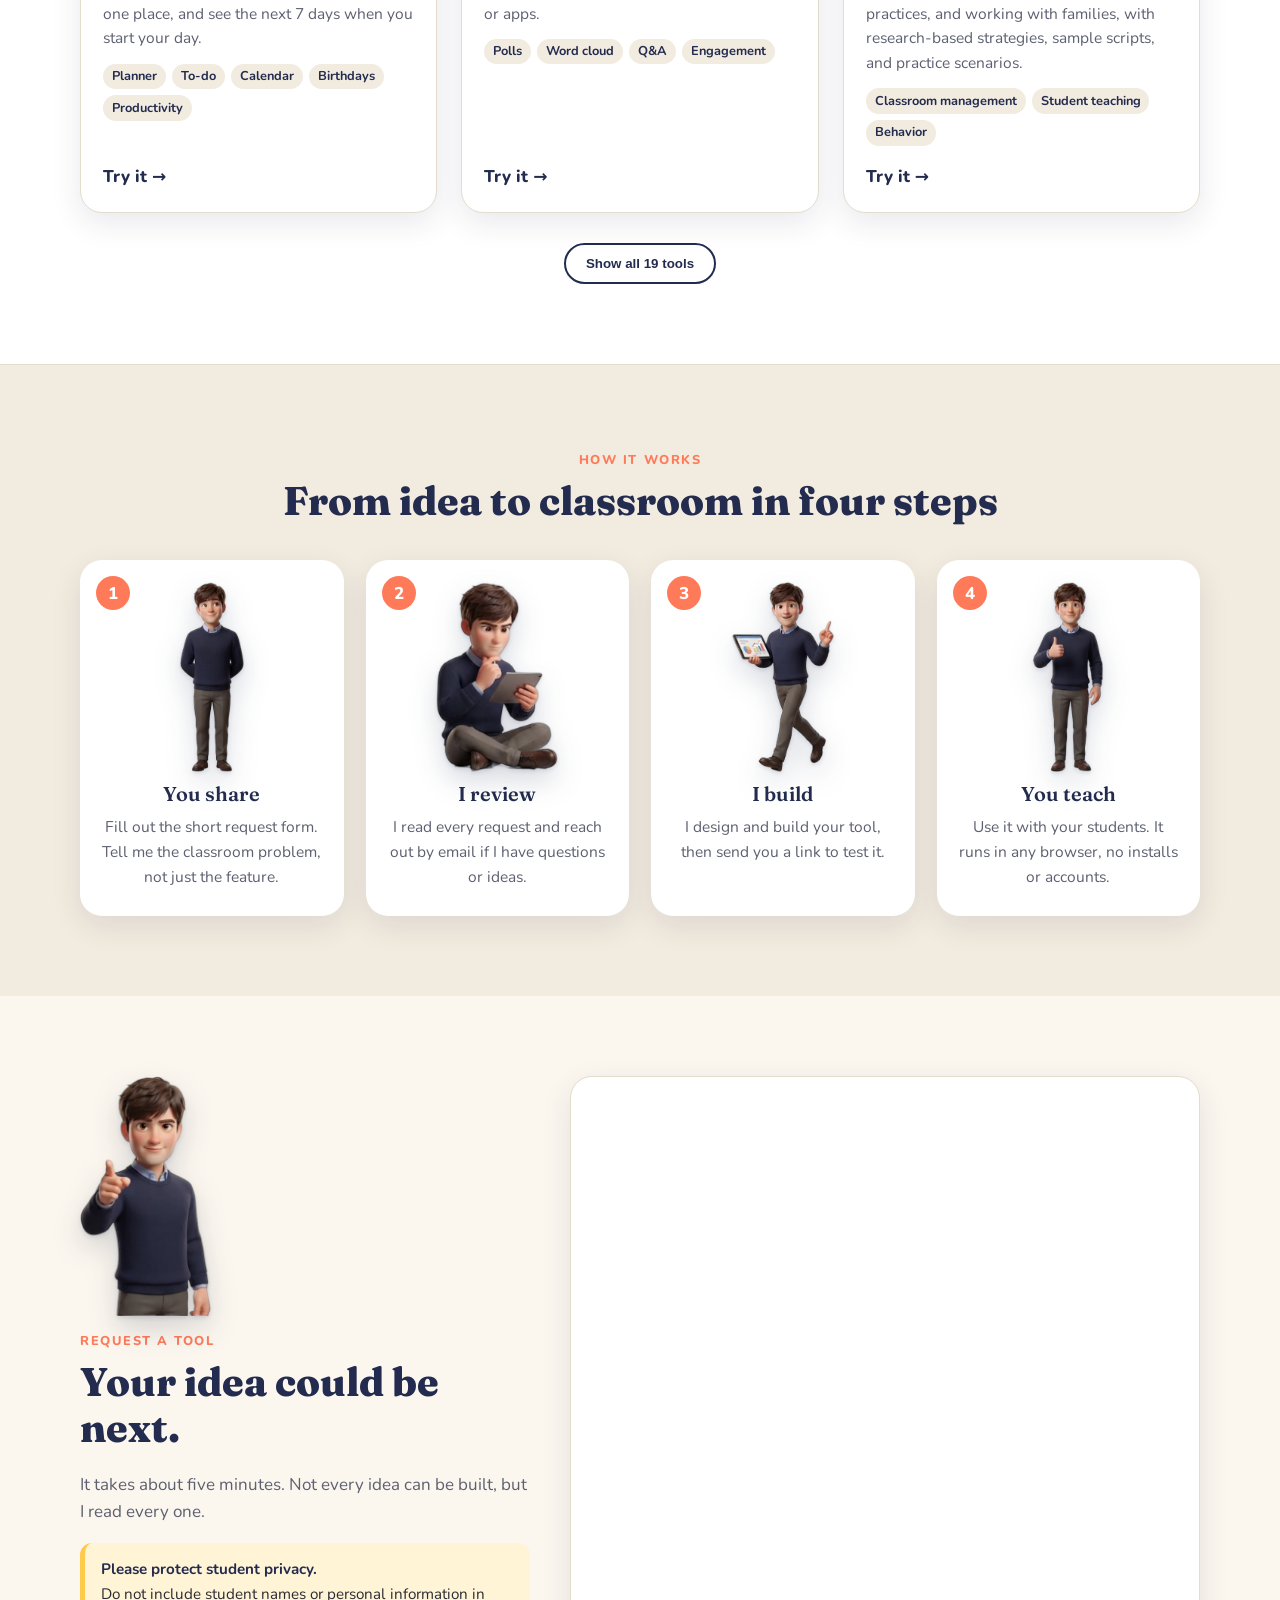
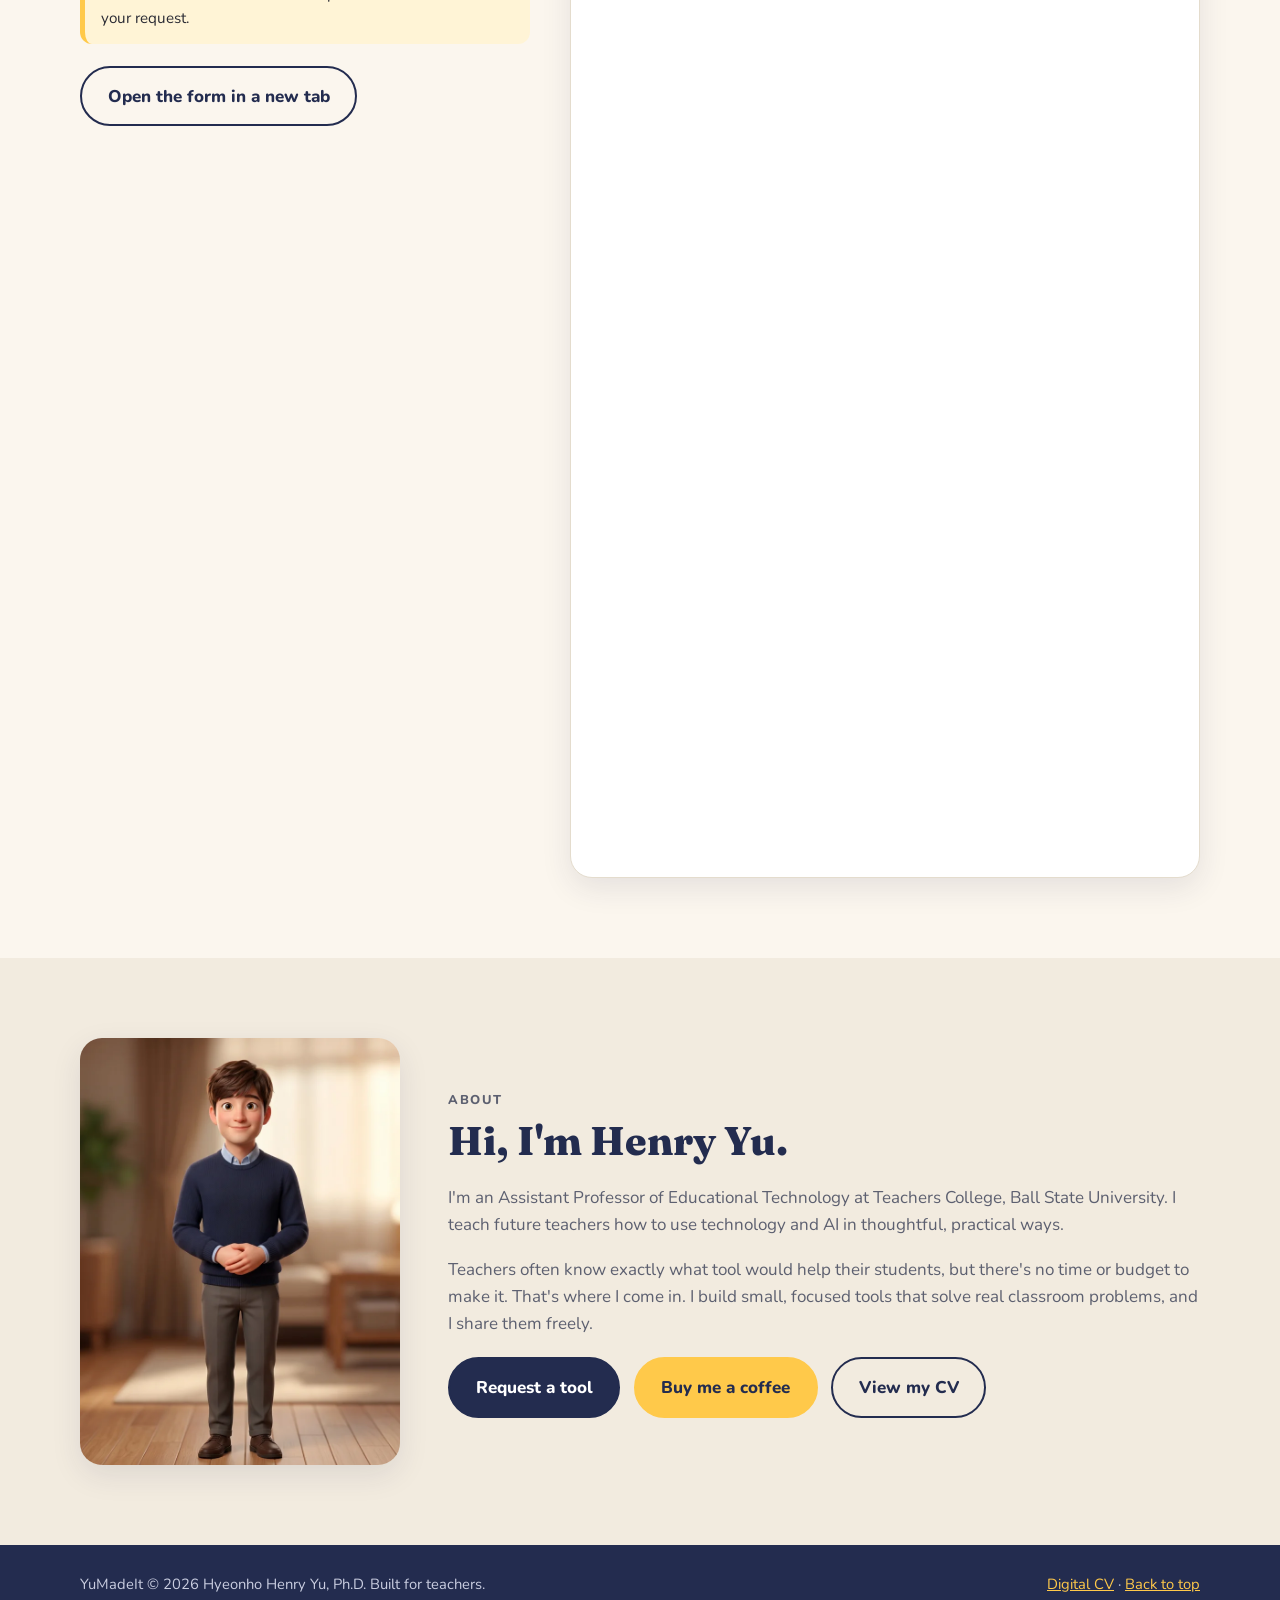
==== commit 919a608c: "Change It color in logo from gold to teal for better contrast Co-Authored-By: Claude Opus 5.5 <norep" ====
--- a/index.html
+++ b/index.html
@@ -13,7 +13,7 @@
   <link rel="preconnect" href="https://fonts.googleapis.com" />
   <link rel="preconnect" href="https://fonts.gstatic.com" crossorigin />
   <link href="https://fonts.googleapis.com/css2?family=Fraunces:opsz,wght@9..144,600;9..144,800&family=Nunito:wght@400;600;700;800&display=swap" rel="stylesheet" />
-  <link rel="stylesheet" href="styles.css?v=20261119d" />
+  <link rel="stylesheet" href="styles.css?v=20261119e" />
 </head>
 <body>
 
--- a/styles.css
+++ b/styles.css
@@ -72,7 +72,7 @@
 .nav-inner { display: flex; align-items: center; justify-content: space-between; height: 68px; }
 .brand { display: flex; align-items: center; gap: .6em; text-decoration: none; color: var(--navy); font-family: "Fraunces", serif; font-size: 1.25rem; }
 .brand b { font-weight: 800; color: var(--coral); }
-.brand b.brand-it { color: #e0a800; }
+.brand b.brand-it { color: #12877a; }
 .brand-face { width: 40px; height: 40px; object-fit: cover; object-position: top; border-radius: 50%; background: #fff; border: 2px solid var(--line); }
 .nav-links { display: flex; align-items: center; gap: 1.4em; }
 .nav-links a:not(.btn) { text-decoration: none; font-weight: 700; color: var(--navy); }
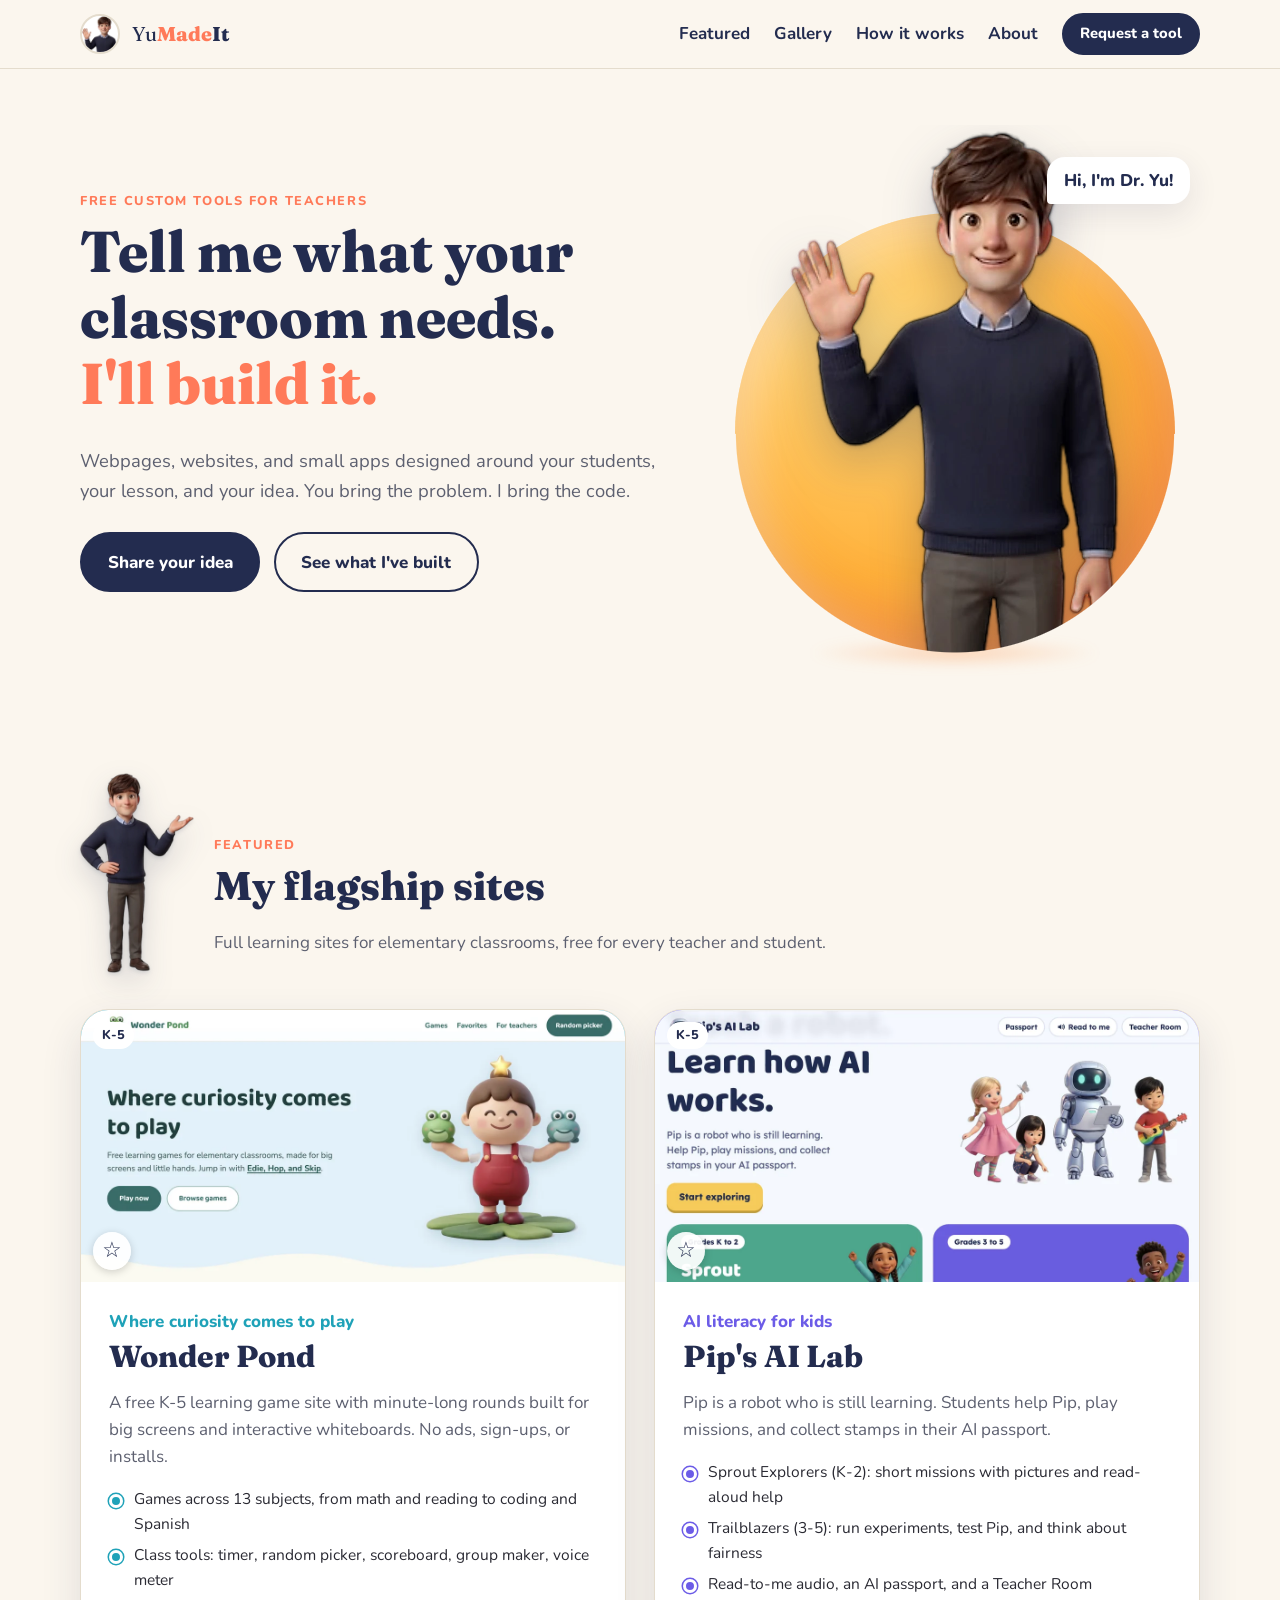
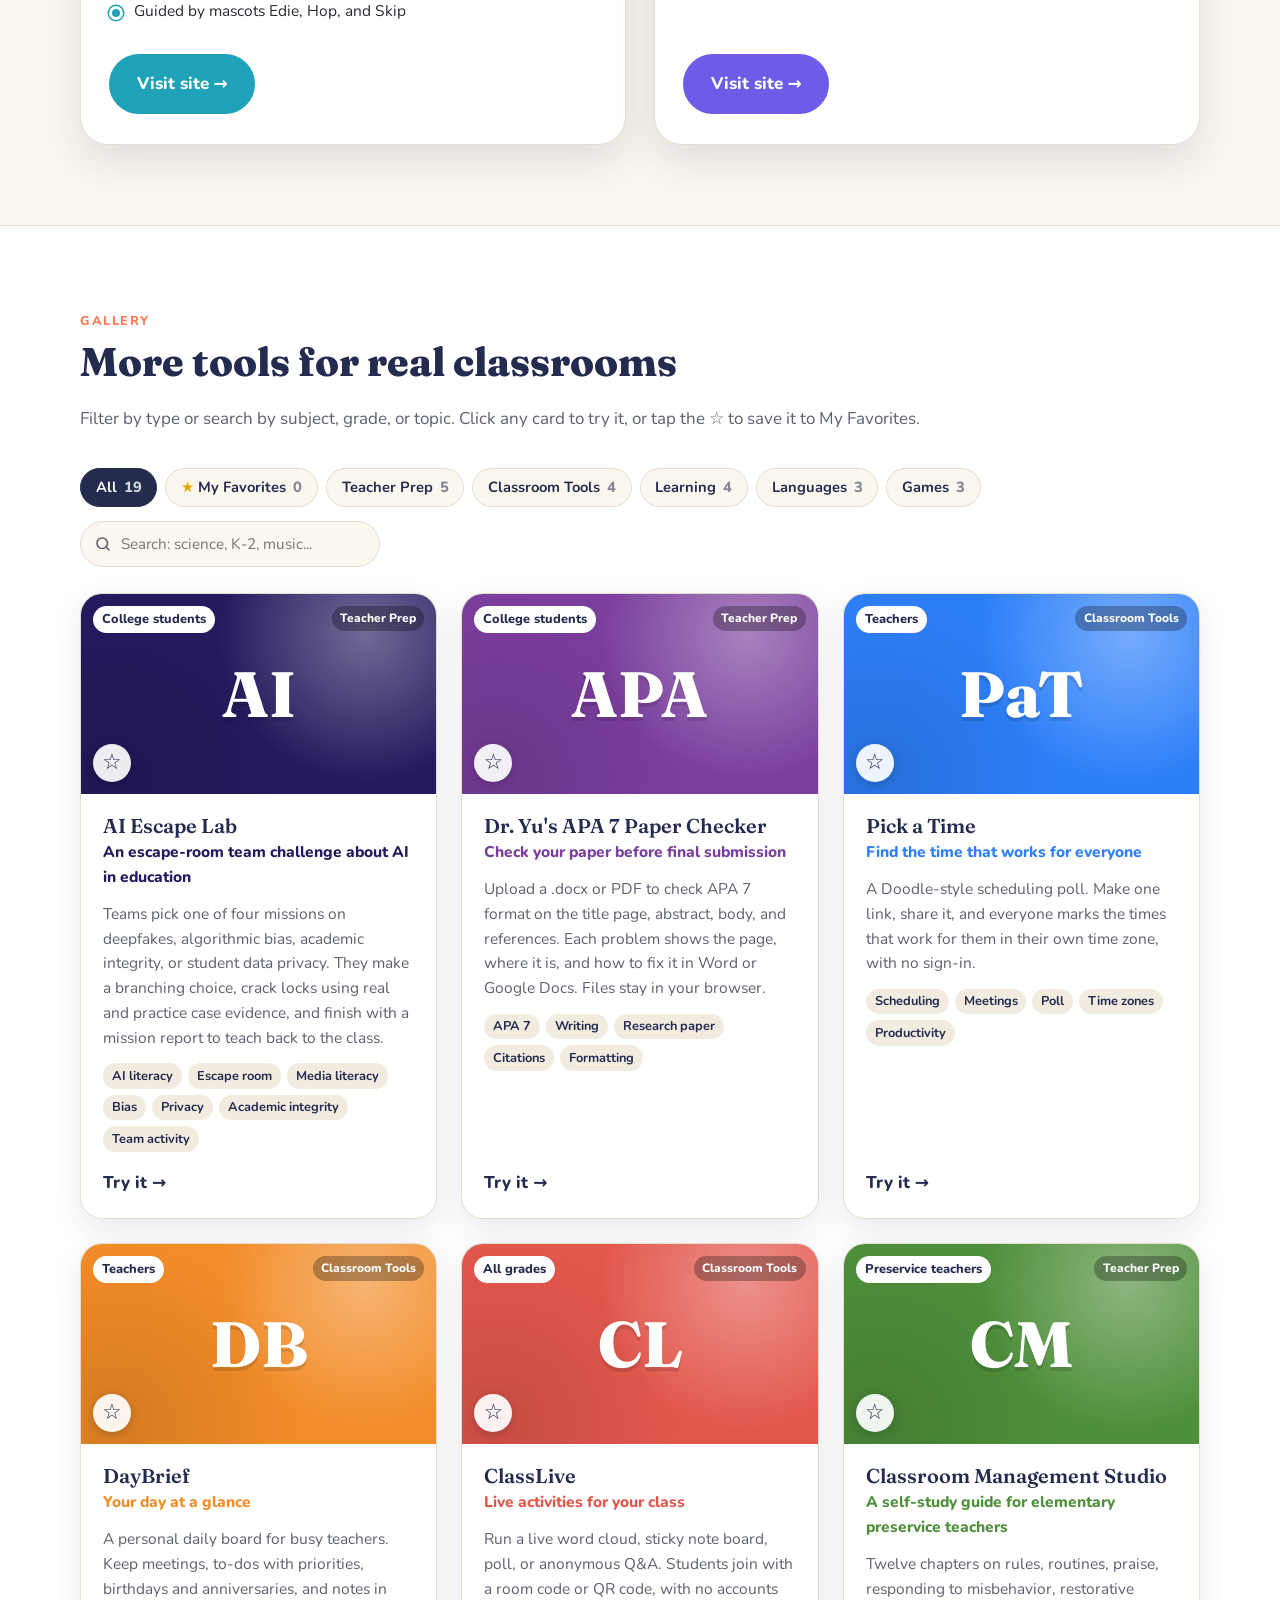
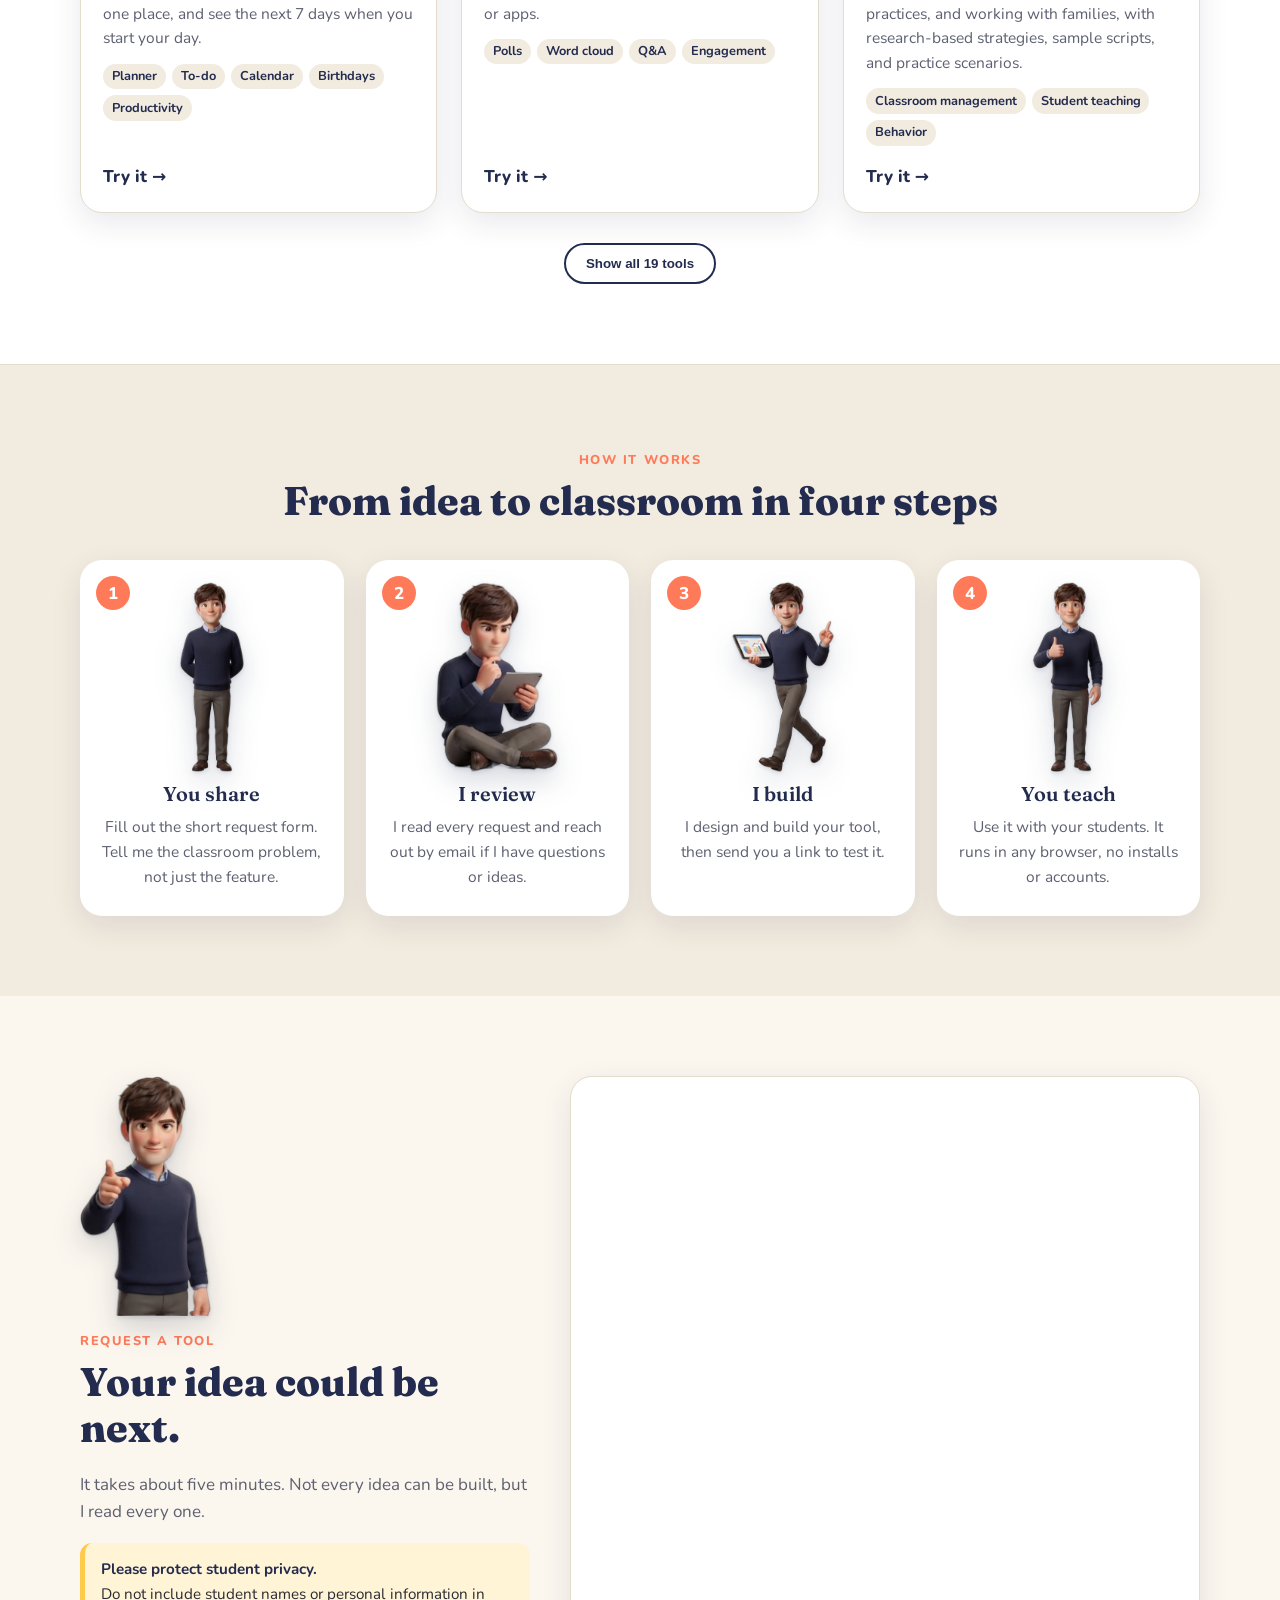
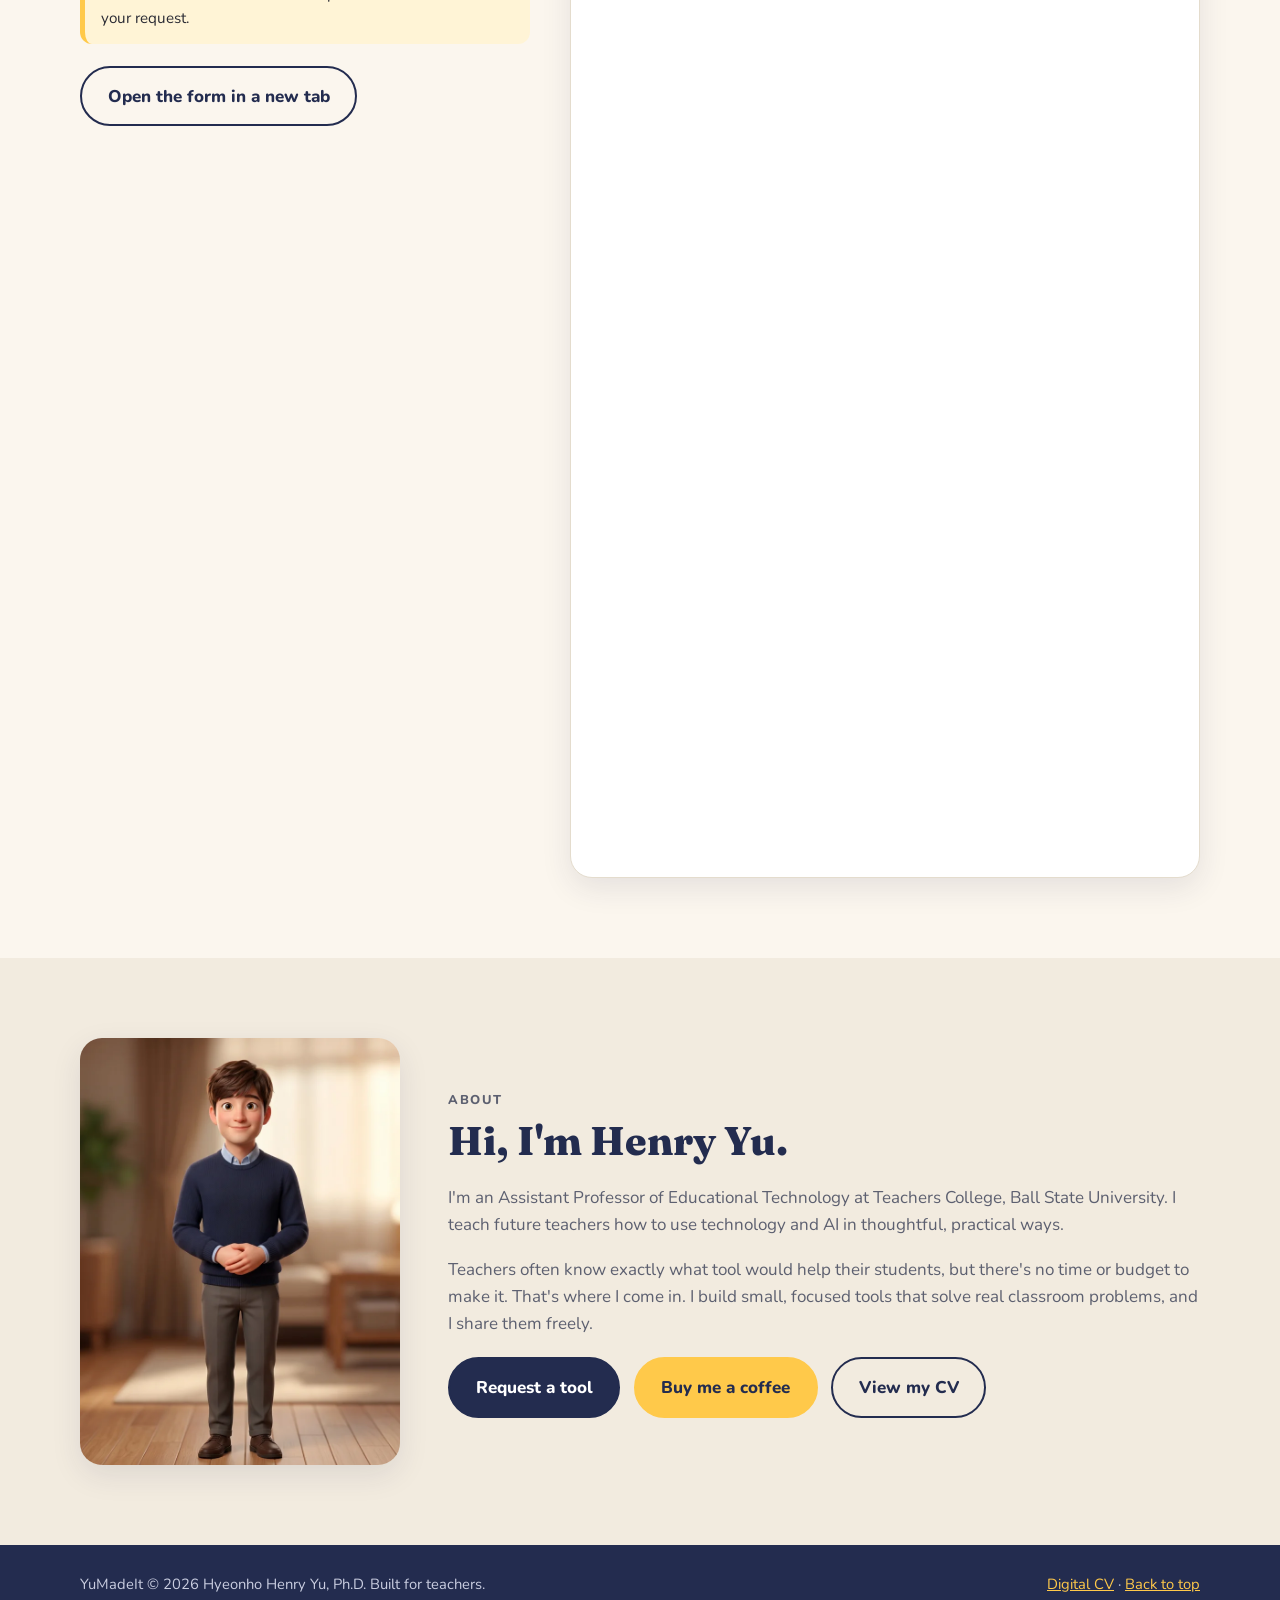
==== commit 5a4252cb: "Change It color in logo to navy Co-Authored-By: Claude Opus 5.5 <noreply@anthropic.com> Claude-Sessi" ====
--- a/index.html
+++ b/index.html
@@ -13,7 +13,7 @@
   <link rel="preconnect" href="https://fonts.googleapis.com" />
   <link rel="preconnect" href="https://fonts.gstatic.com" crossorigin />
   <link href="https://fonts.googleapis.com/css2?family=Fraunces:opsz,wght@9..144,600;9..144,800&family=Nunito:wght@400;600;700;800&display=swap" rel="stylesheet" />
-  <link rel="stylesheet" href="styles.css?v=20261119e" />
+  <link rel="stylesheet" href="styles.css?v=20261119f" />
 </head>
 <body>
 
--- a/styles.css
+++ b/styles.css
@@ -72,7 +72,7 @@
 .nav-inner { display: flex; align-items: center; justify-content: space-between; height: 68px; }
 .brand { display: flex; align-items: center; gap: .6em; text-decoration: none; color: var(--navy); font-family: "Fraunces", serif; font-size: 1.25rem; }
 .brand b { font-weight: 800; color: var(--coral); }
-.brand b.brand-it { color: #12877a; }
+.brand b.brand-it { color: var(--navy); }
 .brand-face { width: 40px; height: 40px; object-fit: cover; object-position: top; border-radius: 50%; background: #fff; border: 2px solid var(--line); }
 .nav-links { display: flex; align-items: center; gap: 1.4em; }
 .nav-links a:not(.btn) { text-decoration: none; font-weight: 700; color: var(--navy); }
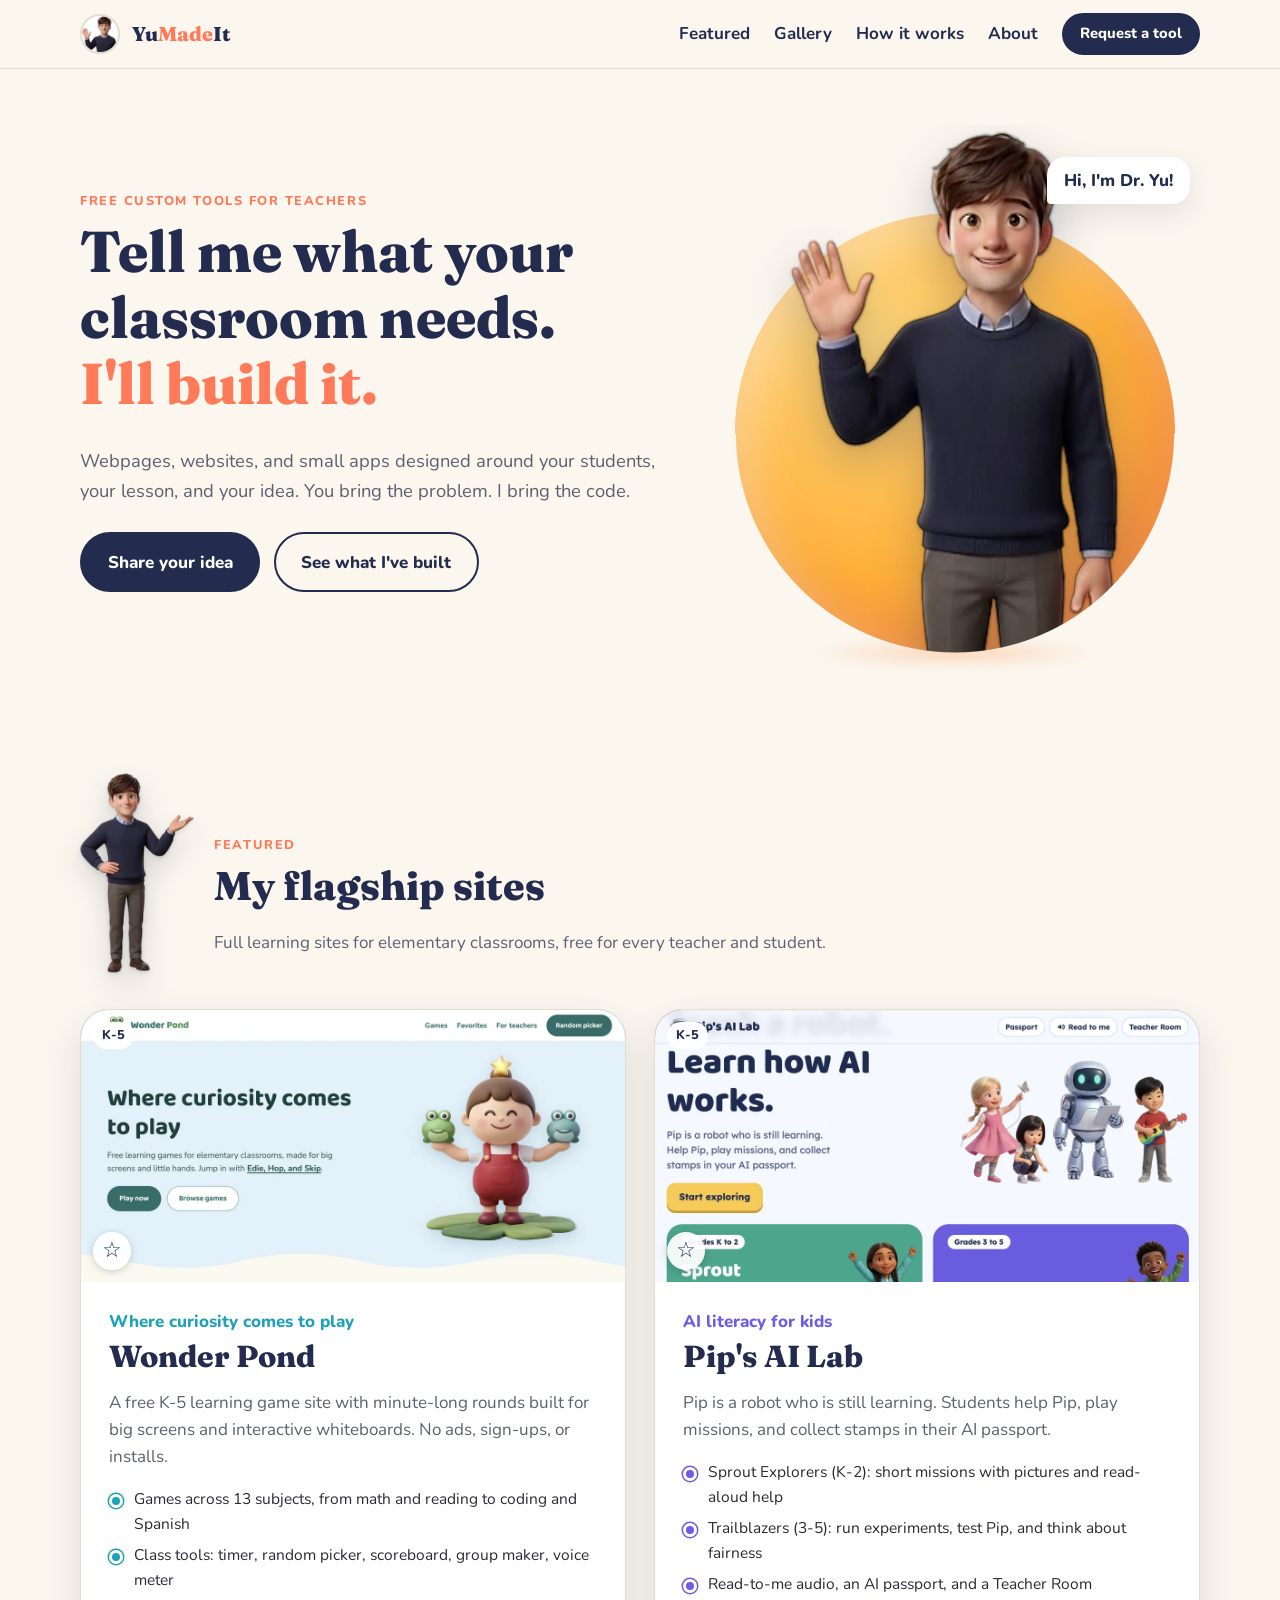
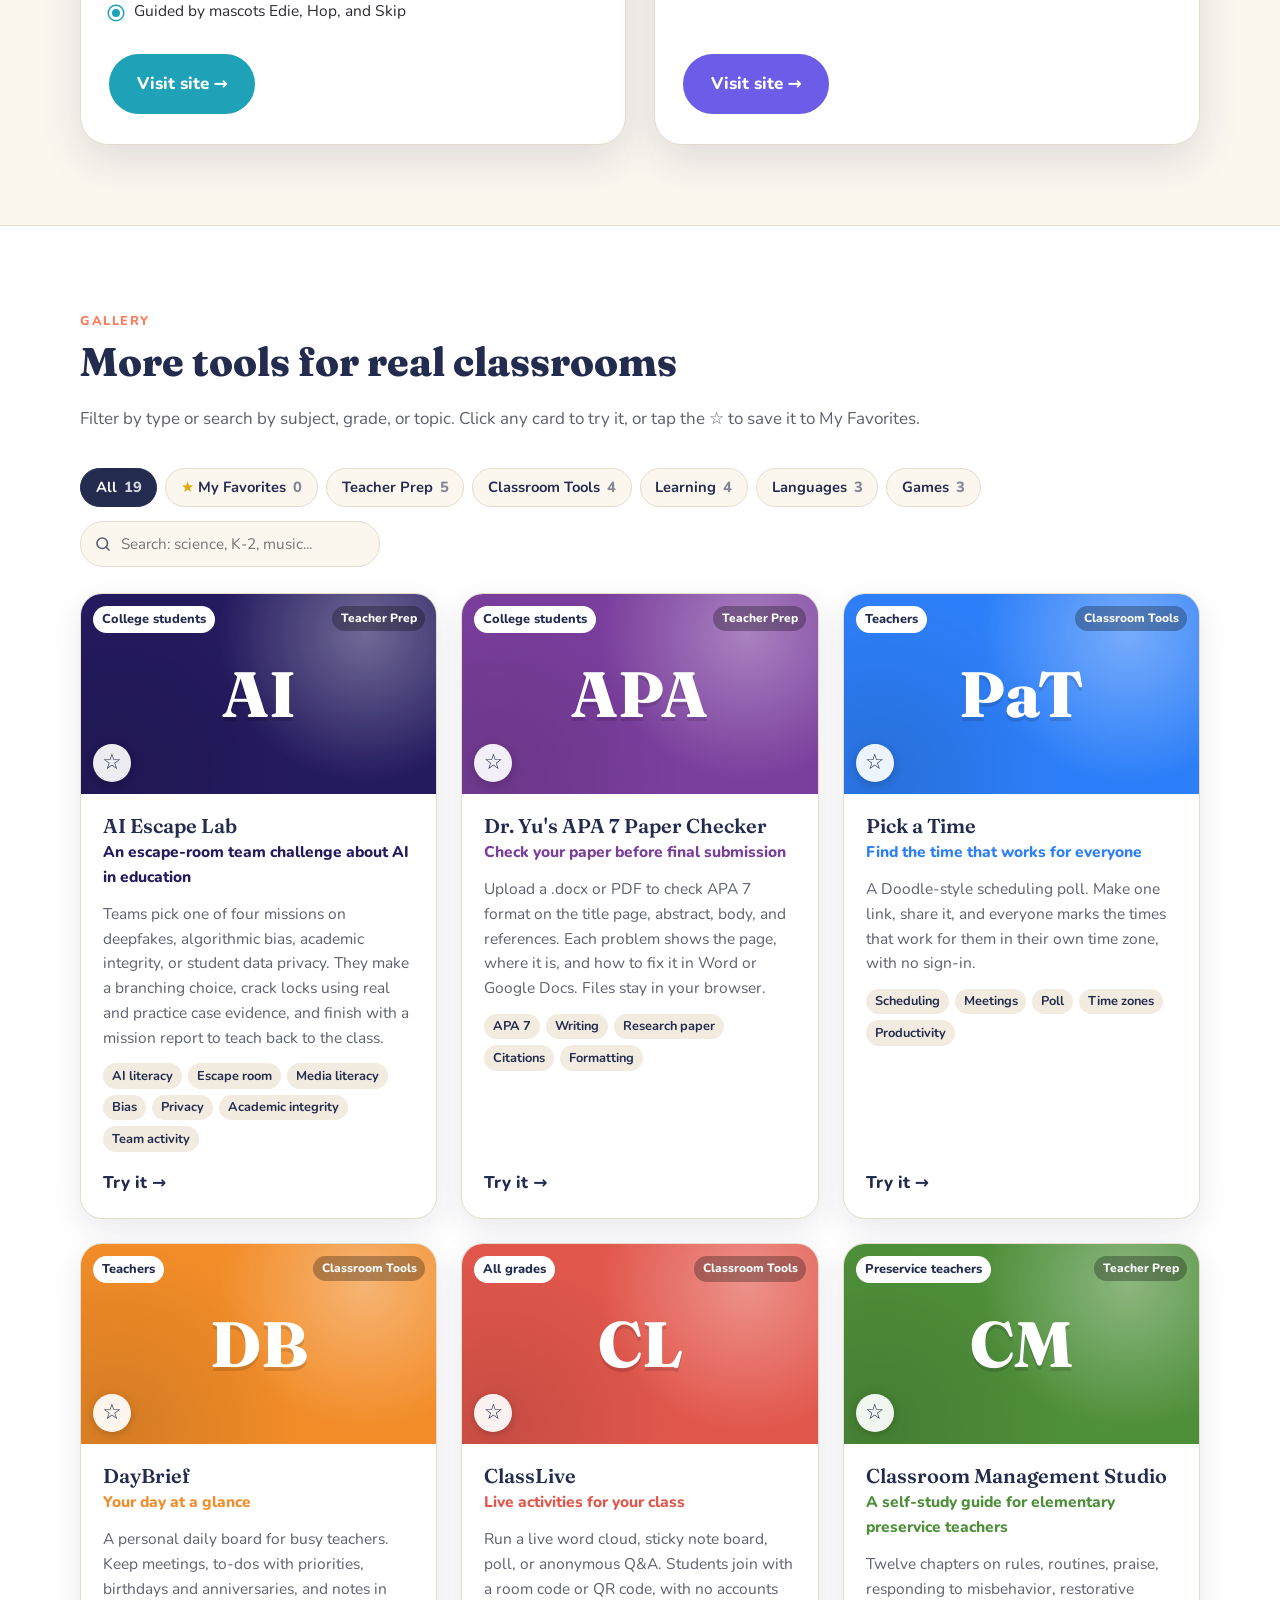
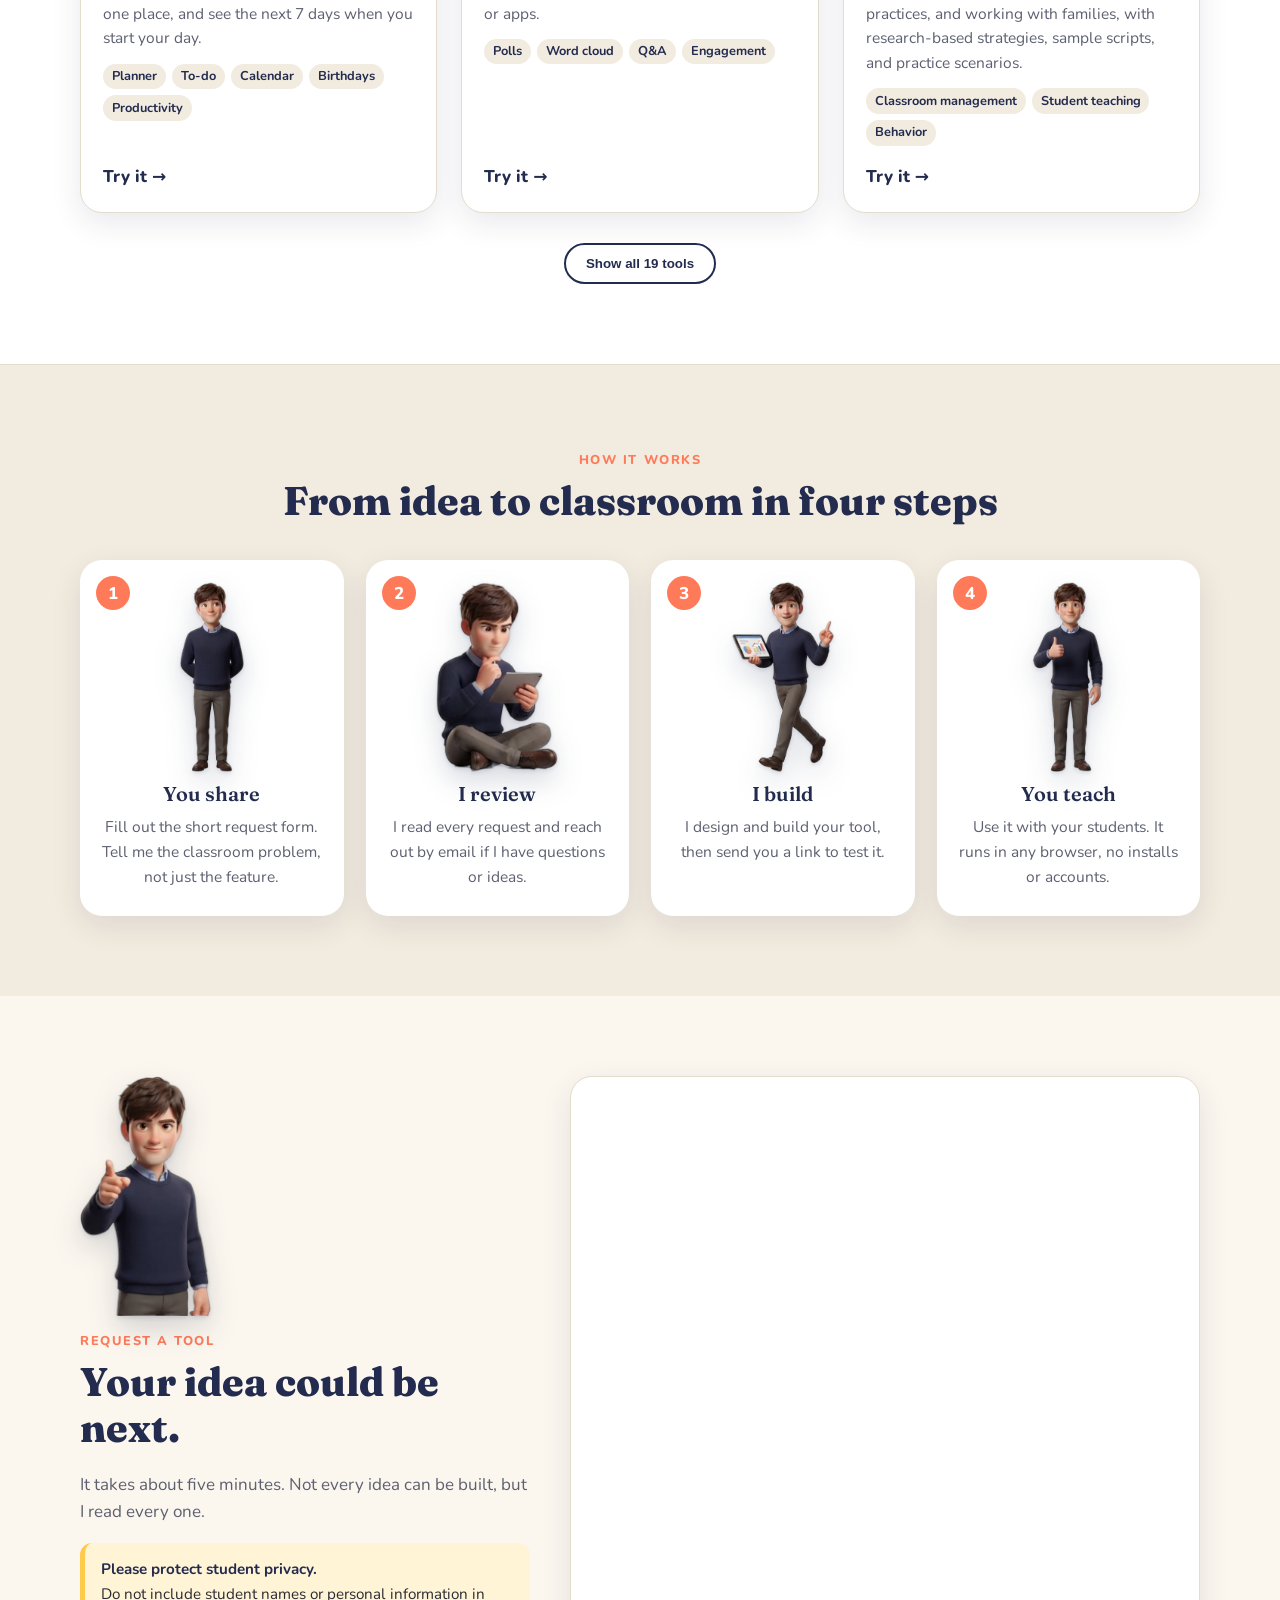
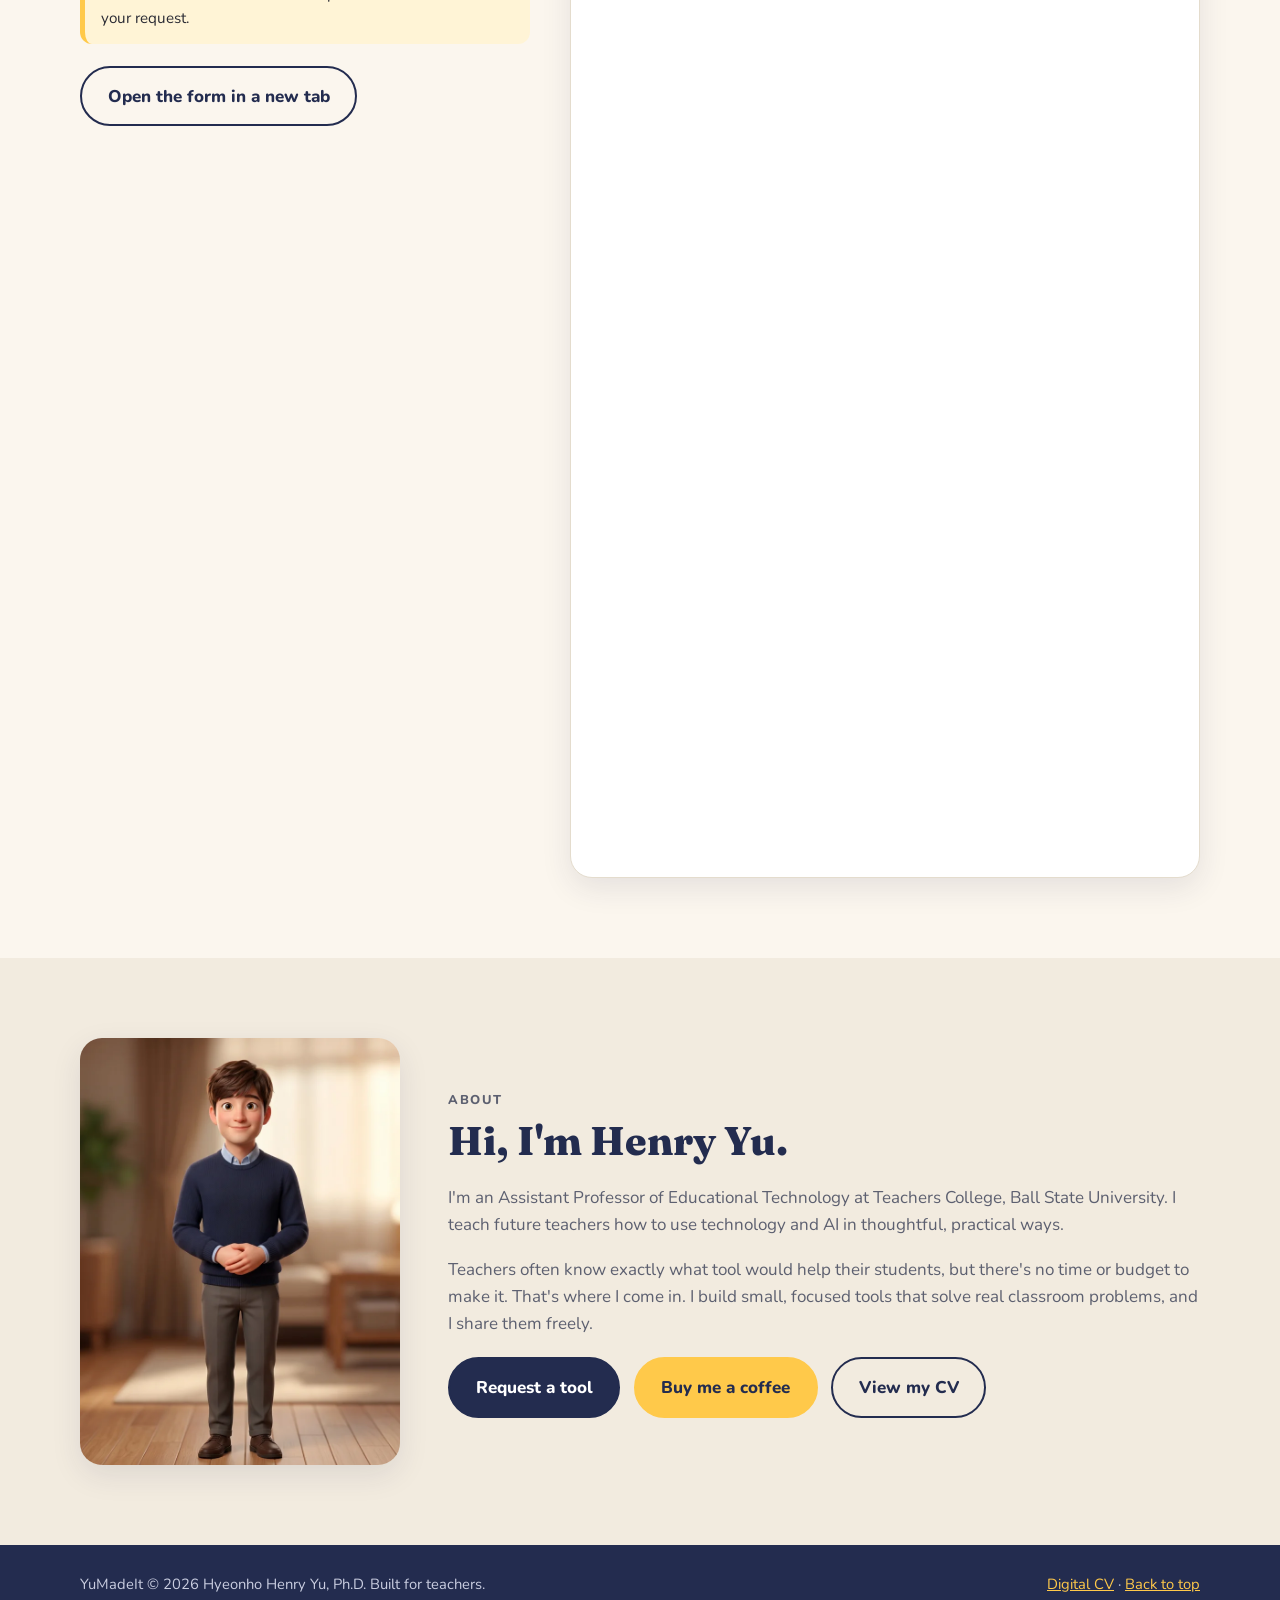
==== commit 7040ad57: "Make Yu bold in logo Co-Authored-By: Claude Opus 5.5 <noreply@anthropic.com> Claude-Session: https:/" ====
--- a/index.html
+++ b/index.html
@@ -13,7 +13,7 @@
   <link rel="preconnect" href="https://fonts.googleapis.com" />
   <link rel="preconnect" href="https://fonts.gstatic.com" crossorigin />
   <link href="https://fonts.googleapis.com/css2?family=Fraunces:opsz,wght@9..144,600;9..144,800&family=Nunito:wght@400;600;700;800&display=swap" rel="stylesheet" />
-  <link rel="stylesheet" href="styles.css?v=20261119f" />
+  <link rel="stylesheet" href="styles.css?v=20261119g" />
 </head>
 <body>
 
@@ -21,7 +21,7 @@
     <div class="wrap nav-inner">
       <a href="#top" class="brand">
         <img src="assets/avatar/wave.webp" alt="" class="brand-face" />
-        <span>Yu<b>Made</b><b class="brand-it">It</b></span>
+        <span><b class="brand-yu">Yu</b><b>Made</b><b class="brand-it">It</b></span>
       </a>
       <nav class="nav-links" aria-label="Main">
         <a href="#featured">Featured</a>
--- a/styles.css
+++ b/styles.css
@@ -72,7 +72,7 @@
 .nav-inner { display: flex; align-items: center; justify-content: space-between; height: 68px; }
 .brand { display: flex; align-items: center; gap: .6em; text-decoration: none; color: var(--navy); font-family: "Fraunces", serif; font-size: 1.25rem; }
 .brand b { font-weight: 800; color: var(--coral); }
-.brand b.brand-it { color: var(--navy); }
+.brand b.brand-it, .brand b.brand-yu { color: var(--navy); }
 .brand-face { width: 40px; height: 40px; object-fit: cover; object-position: top; border-radius: 50%; background: #fff; border: 2px solid var(--line); }
 .nav-links { display: flex; align-items: center; gap: 1.4em; }
 .nav-links a:not(.btn) { text-decoration: none; font-weight: 700; color: var(--navy); }
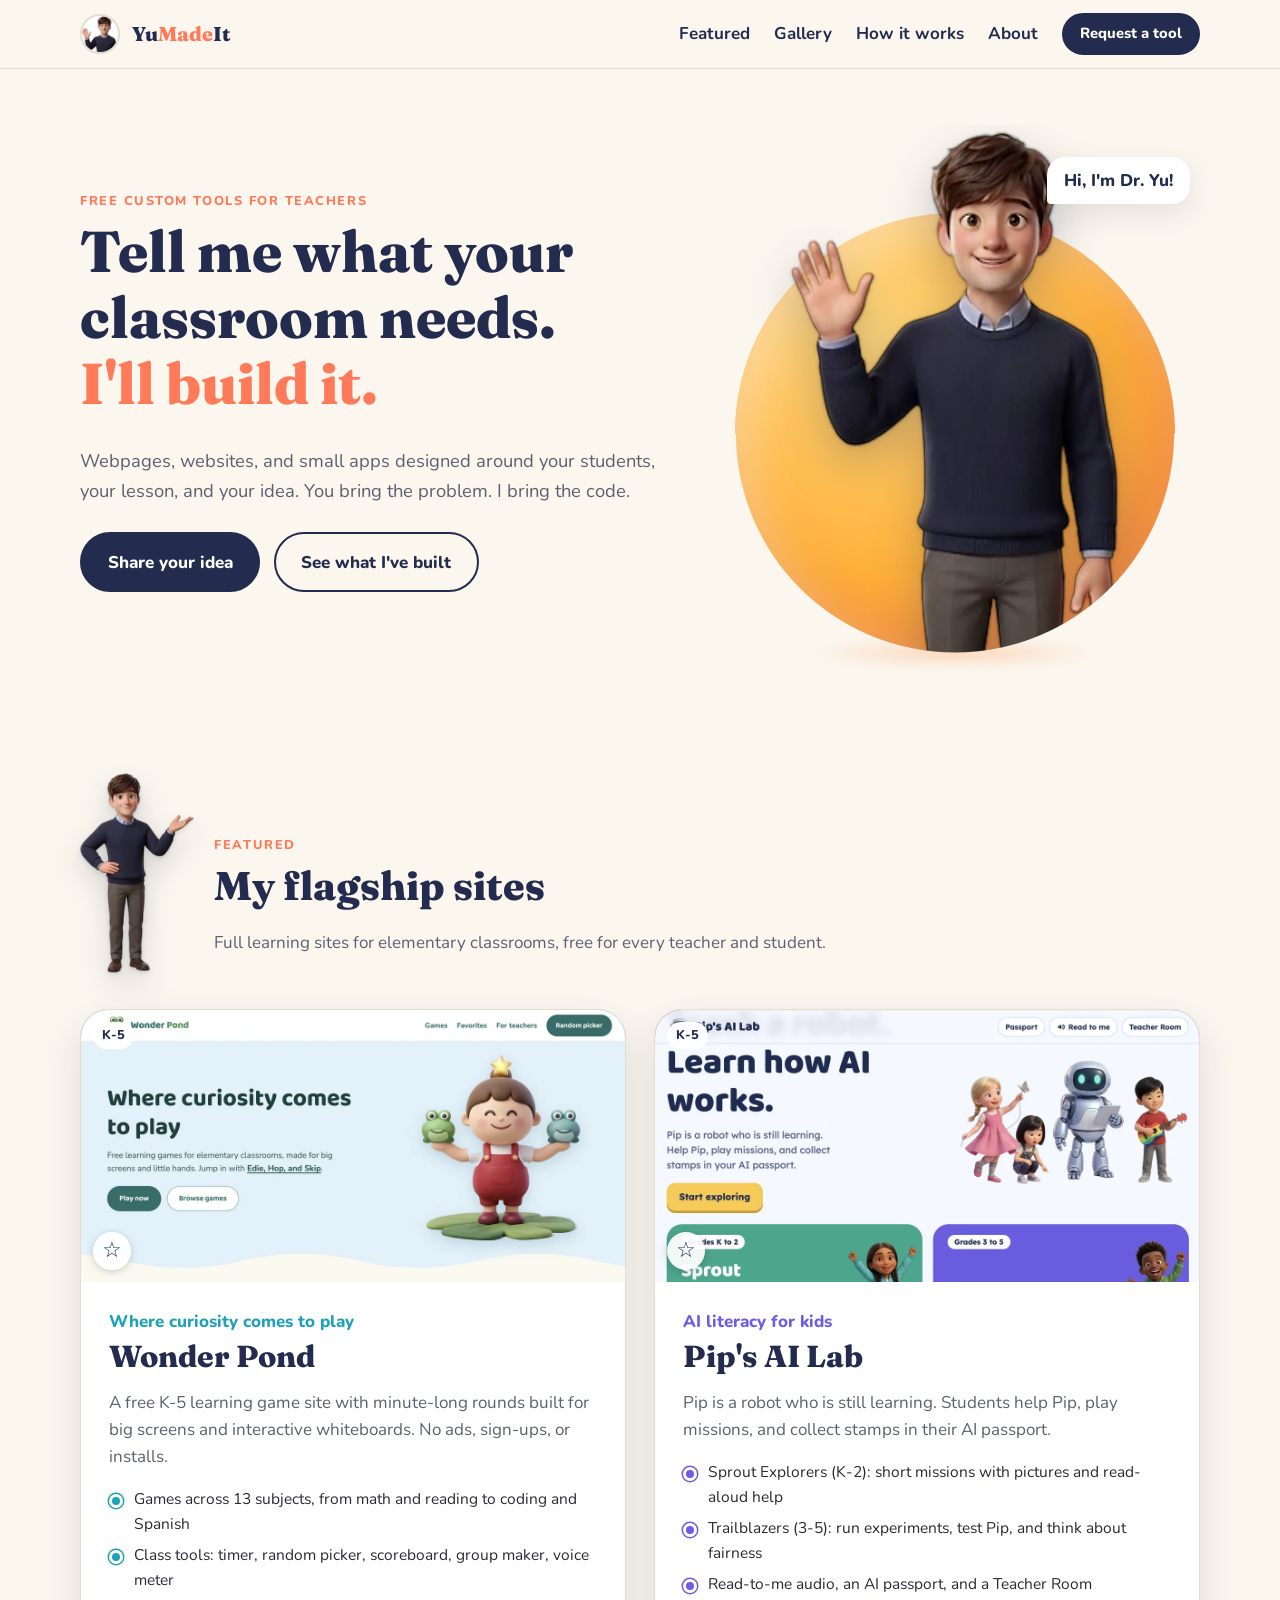
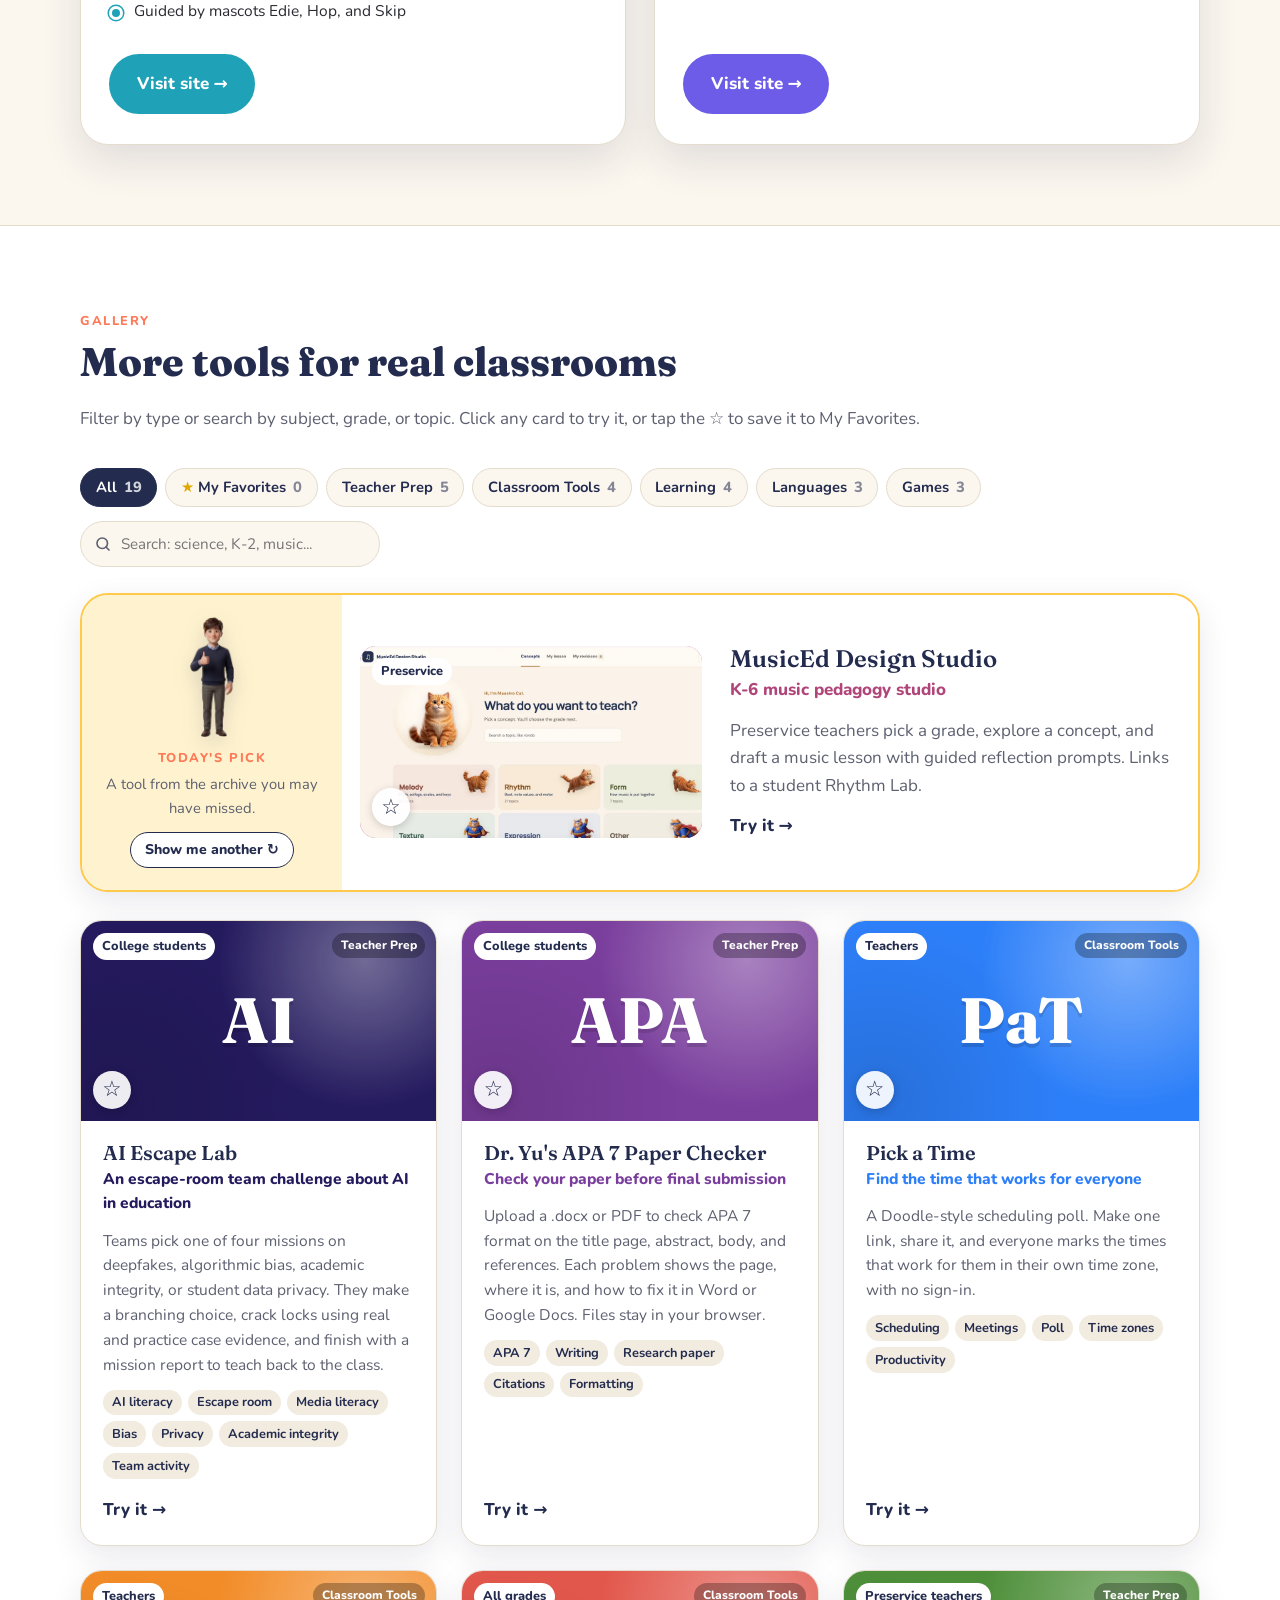
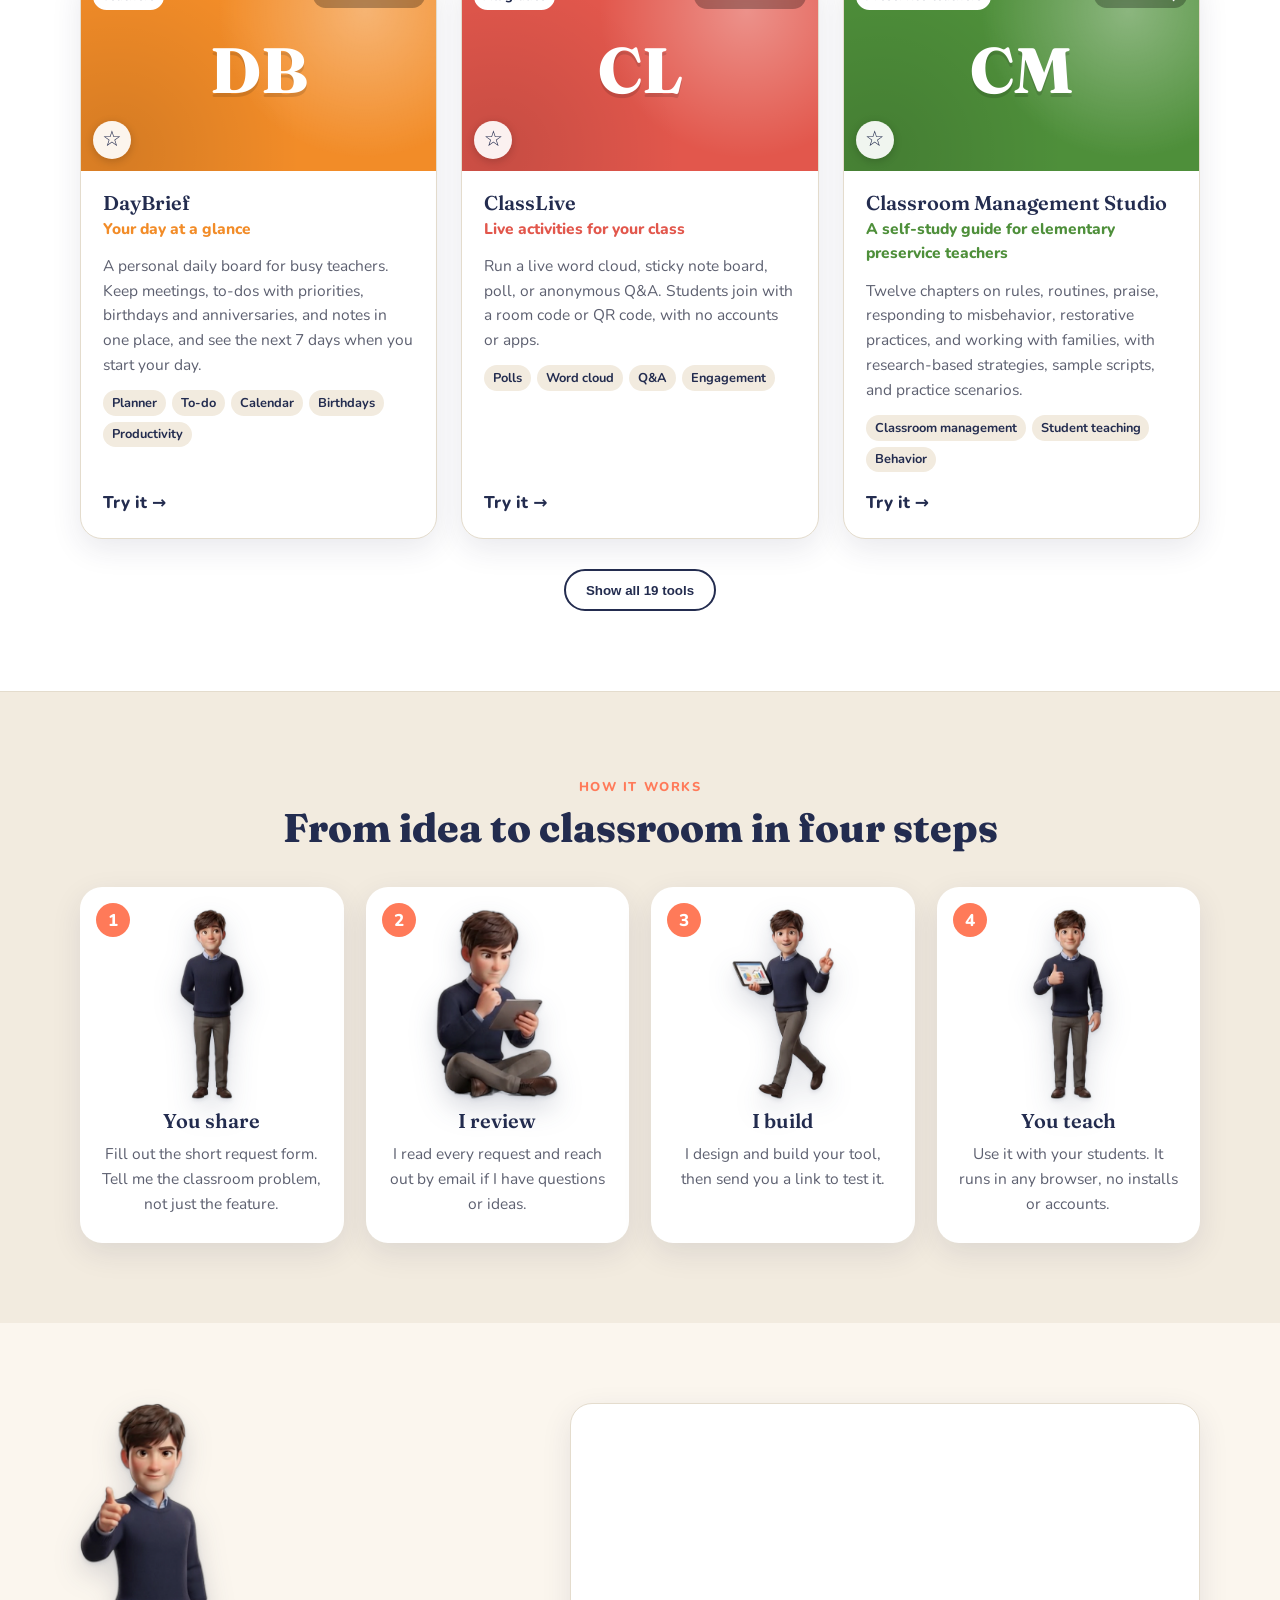
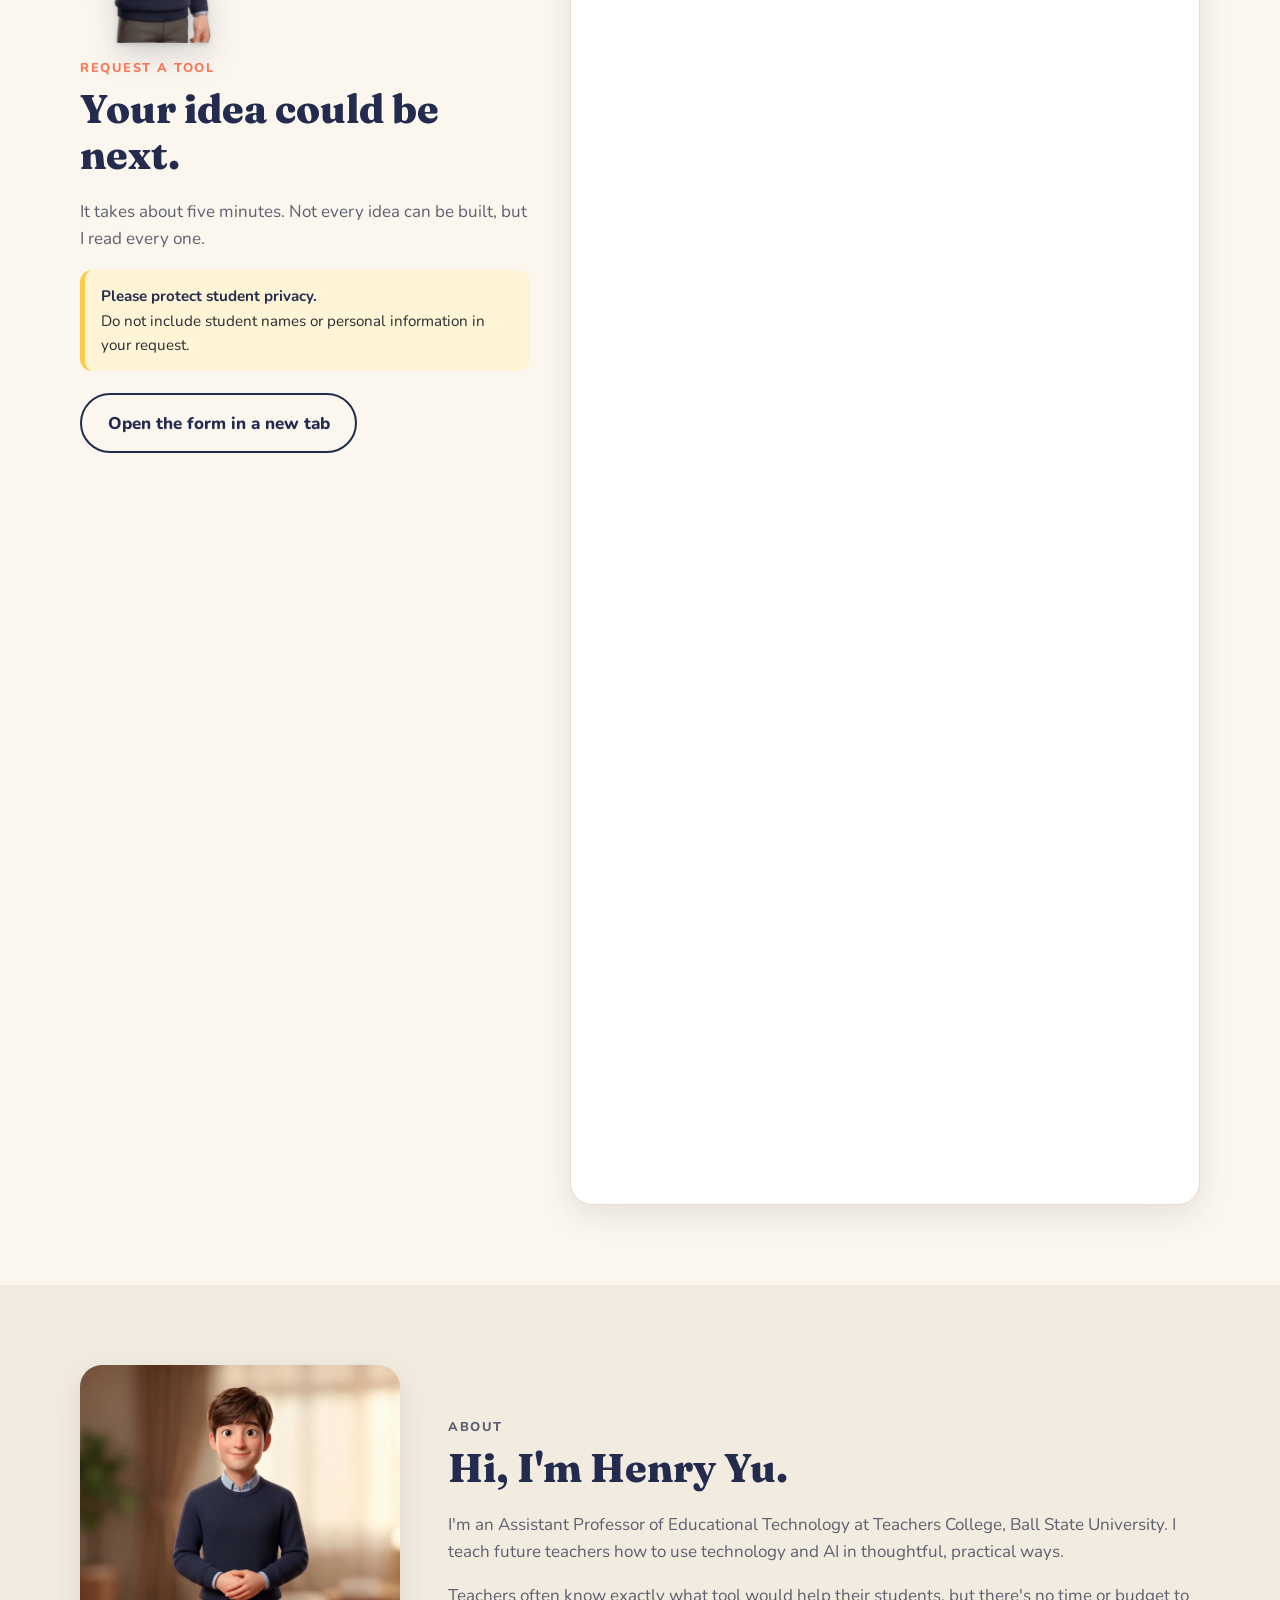
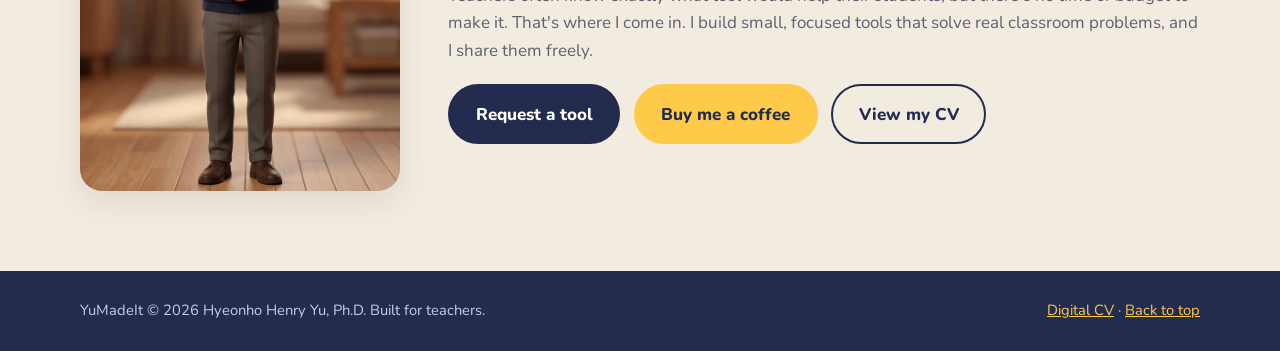
==== commit 18baf50d: "Add Today's Pick to the gallery Shows one older tool (beyond the first six cards) each day so archiv" ====
--- a/index.html
+++ b/index.html
@@ -88,6 +88,7 @@
             <input id="search" type="search" placeholder="Search: science, K-2, music..." />
           </label>
         </div>
+        <div id="pick" class="pick" hidden></div>
         <div id="gallery-grid" class="grid"></div>
         <p id="empty" class="empty" hidden>No tools match that yet. <a href="#request">Request one?</a></p>
         <div class="more-wrap"><button id="more" type="button" class="btn btn-ghost" hidden>Show all</button></div>
--- a/styles.css
+++ b/styles.css
@@ -166,6 +166,46 @@
 .card-next p { color: var(--muted); }
 .plus { width: 64px; height: 64px; border-radius: 50%; background: var(--sun); color: var(--navy); font-size: 2.4rem; font-weight: 800; display: grid; place-items: center; margin-bottom: 14px; }
 
+/* Today's Pick */
+.pick {
+  display: grid; grid-template-columns: 260px 1fr; gap: 0; margin-bottom: 28px;
+  background: var(--cream); border: 2px solid var(--sun); border-radius: 28px; overflow: hidden;
+  box-shadow: var(--shadow);
+}
+.pick[hidden] { display: none; }
+.pick-label {
+  display: flex; flex-direction: column; align-items: center; justify-content: center; text-align: center;
+  gap: 6px; padding: 22px 20px; background: #fff3cf;
+}
+.pick-label .eyebrow { margin: 0; }
+.pick-avatar { height: 120px; width: auto; filter: drop-shadow(0 8px 10px rgba(35,44,79,.18)); }
+.pick-note { margin: .2em 0 .8em; color: var(--muted); font-size: .92rem; }
+.pick-next {
+  font: inherit; font-weight: 800; font-size: .88rem; color: var(--navy); cursor: pointer;
+  background: #fff; border: 1.5px solid var(--navy); border-radius: 999px; padding: .4em 1em;
+  transition: background .15s ease;
+}
+.pick-next:hover { background: var(--sun); }
+.pick-card {
+  display: grid; grid-template-columns: minmax(220px, 42%) 1fr; text-decoration: none; color: inherit;
+  background: #fff; transition: background .2s ease;
+}
+.pick-card:hover { background: #fffdf8; }
+.pick-card:hover .card-thumb img { transform: scale(1.04); }
+.pick-card { align-items: center; }
+.pick-thumb { aspect-ratio: 16 / 9; margin: 18px 0 18px 18px; border-radius: 16px; }
+.pick-body { padding: 24px 28px; display: flex; flex-direction: column; }
+.pick-body h3 { font-size: 1.5rem; margin-bottom: .15em; }
+.pick-body p { margin: 0 0 .8em; color: var(--muted); }
+.pick-body .tagline { color: var(--c); font-weight: 800; }
+@media (max-width: 860px) {
+  .pick { grid-template-columns: 1fr; }
+  .pick-label { flex-direction: row; text-align: left; justify-content: flex-start; gap: 16px; }
+  .pick-avatar { height: 90px; }
+  .pick-card { grid-template-columns: 1fr; }
+  .pick-thumb { margin: 0; border-radius: 0; }
+}
+
 /* Featured */
 .section-soft { background: #fff; border-top: 1px solid var(--line); border-bottom: 1px solid var(--line); }
 .featured { display: grid; grid-template-columns: 1fr 1fr; gap: 28px; }
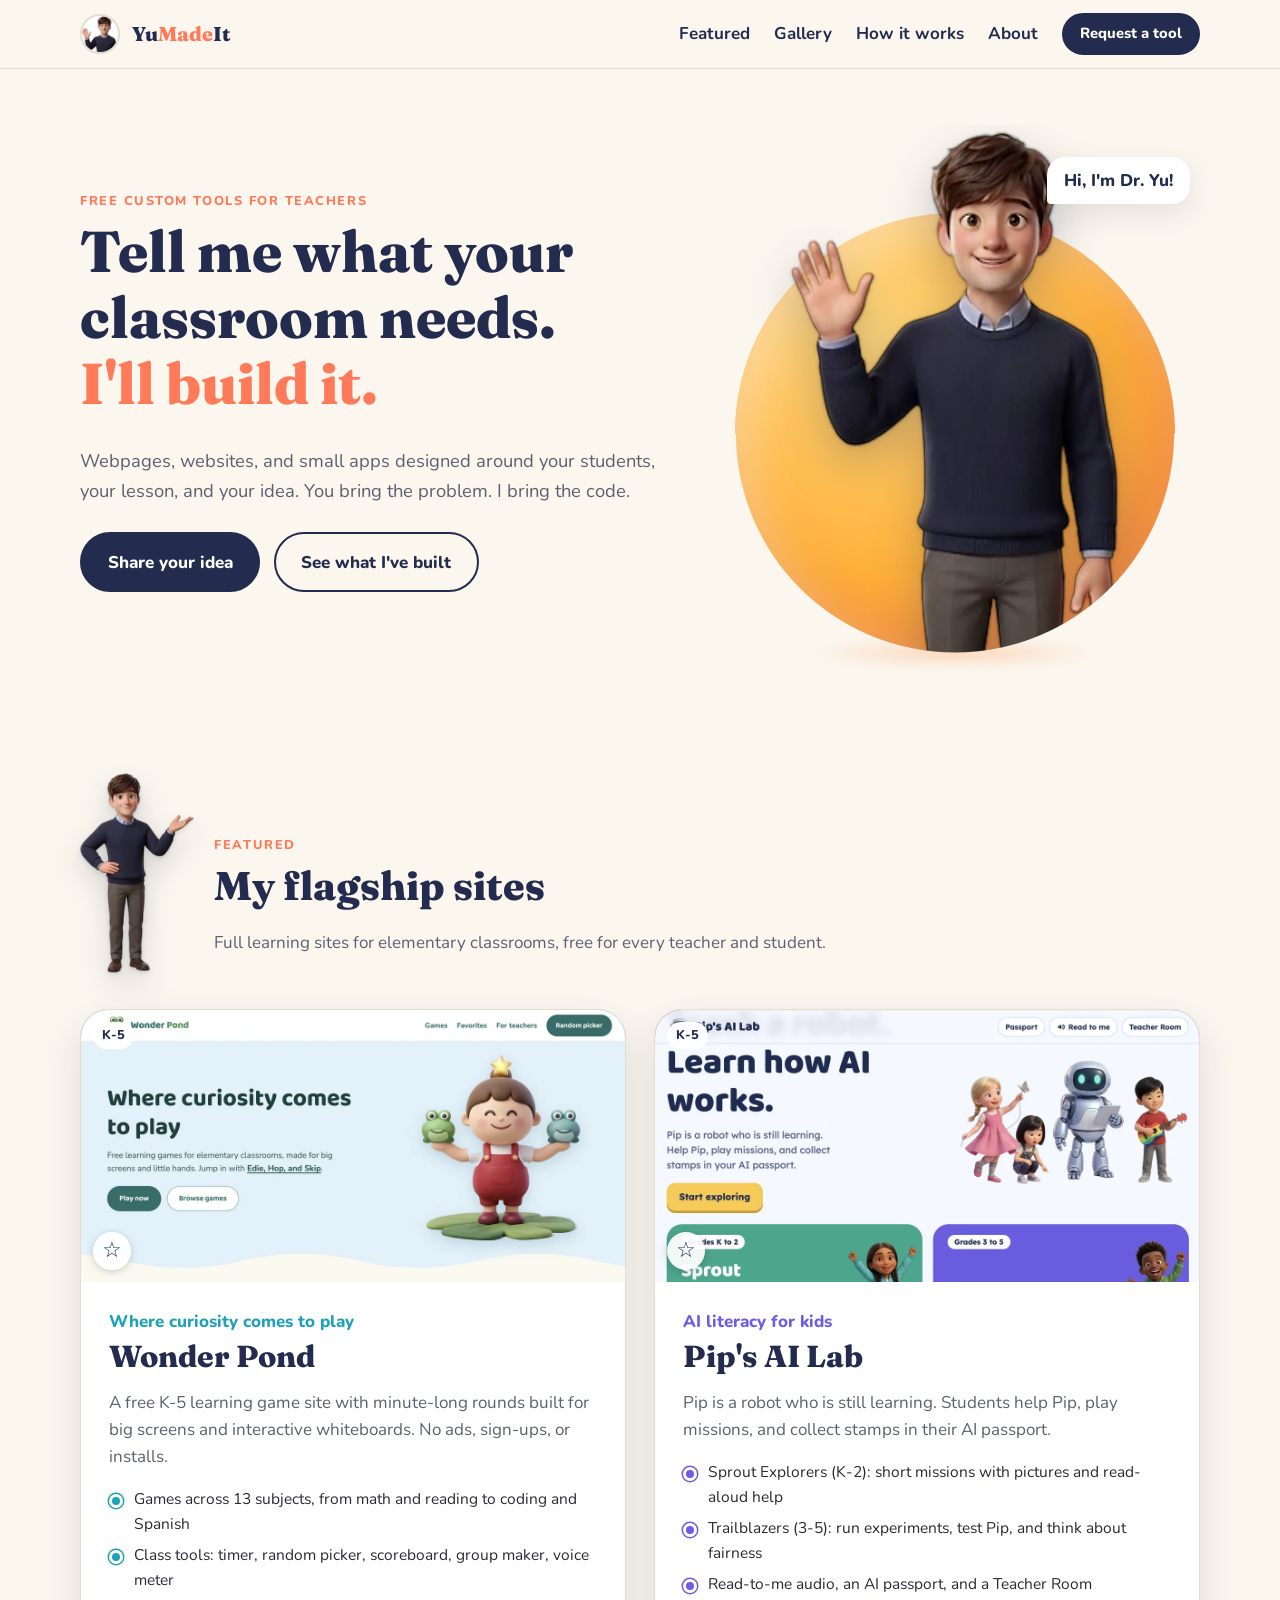
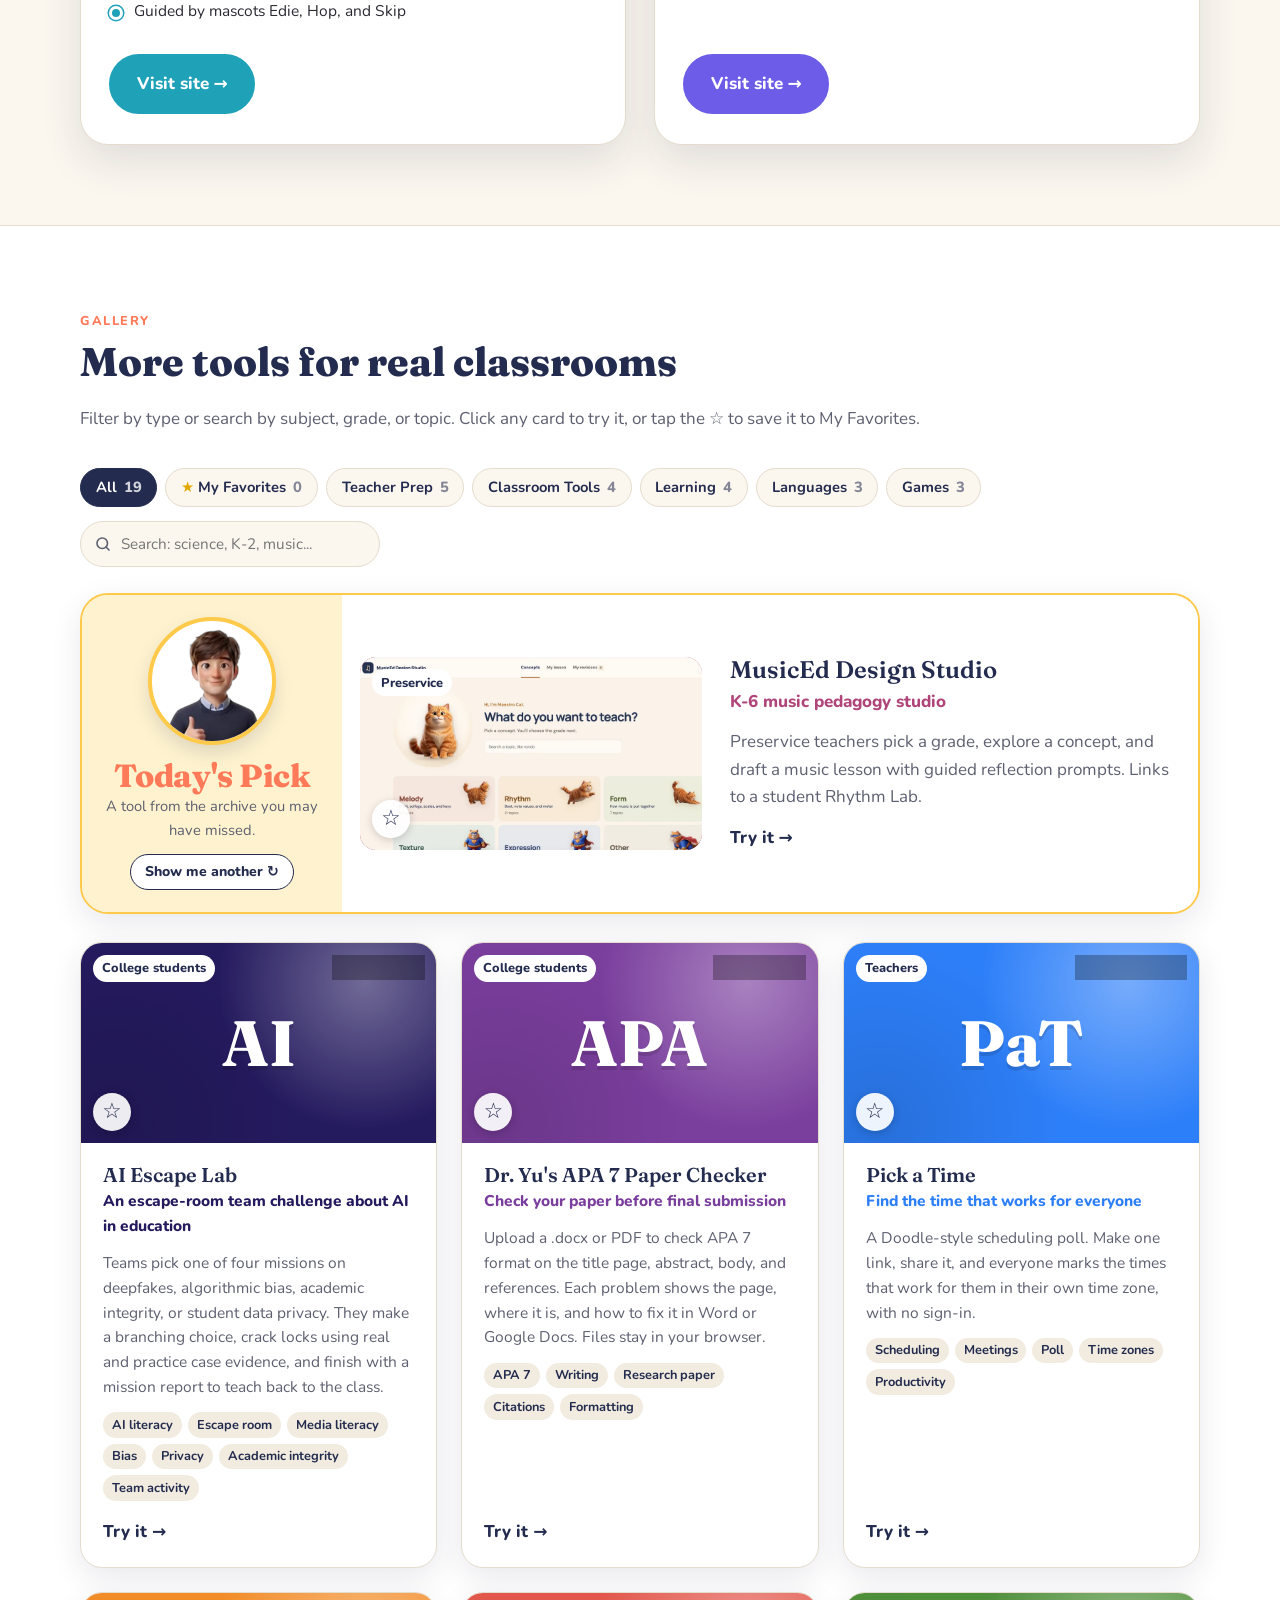
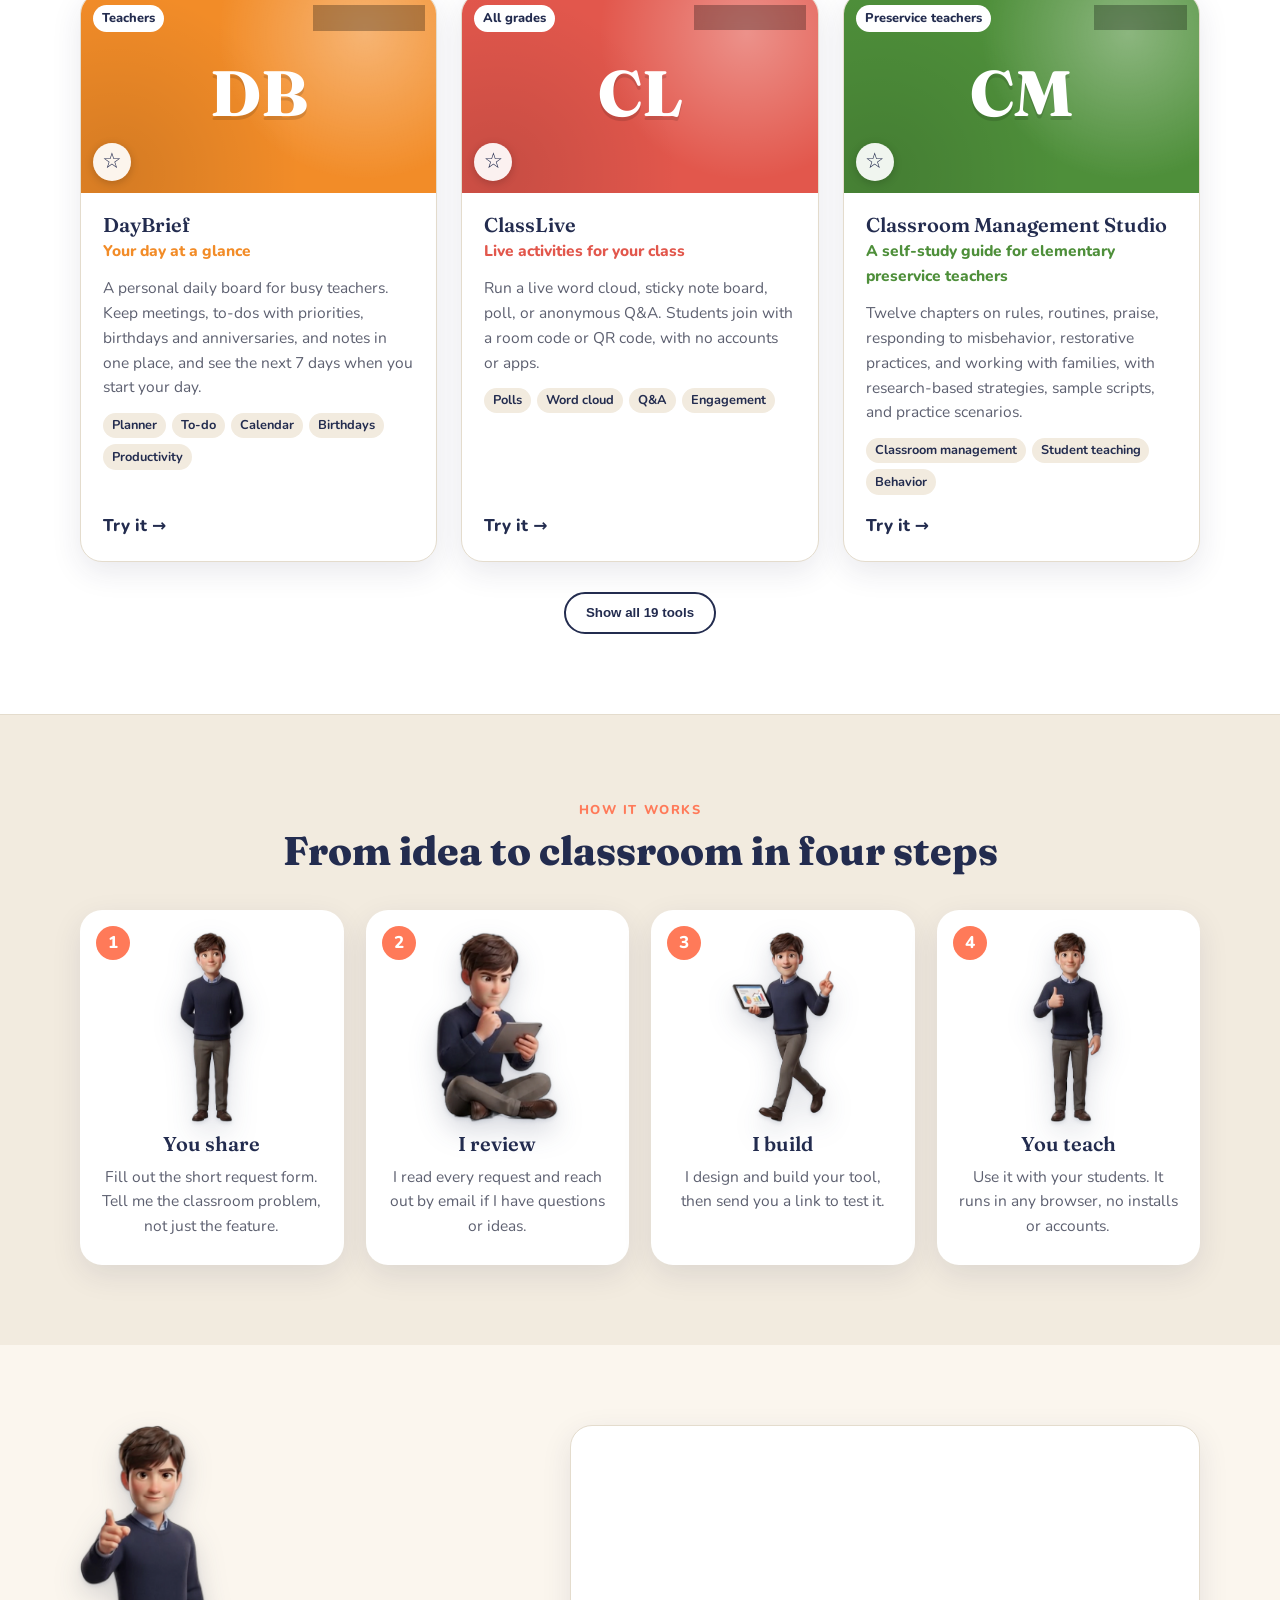
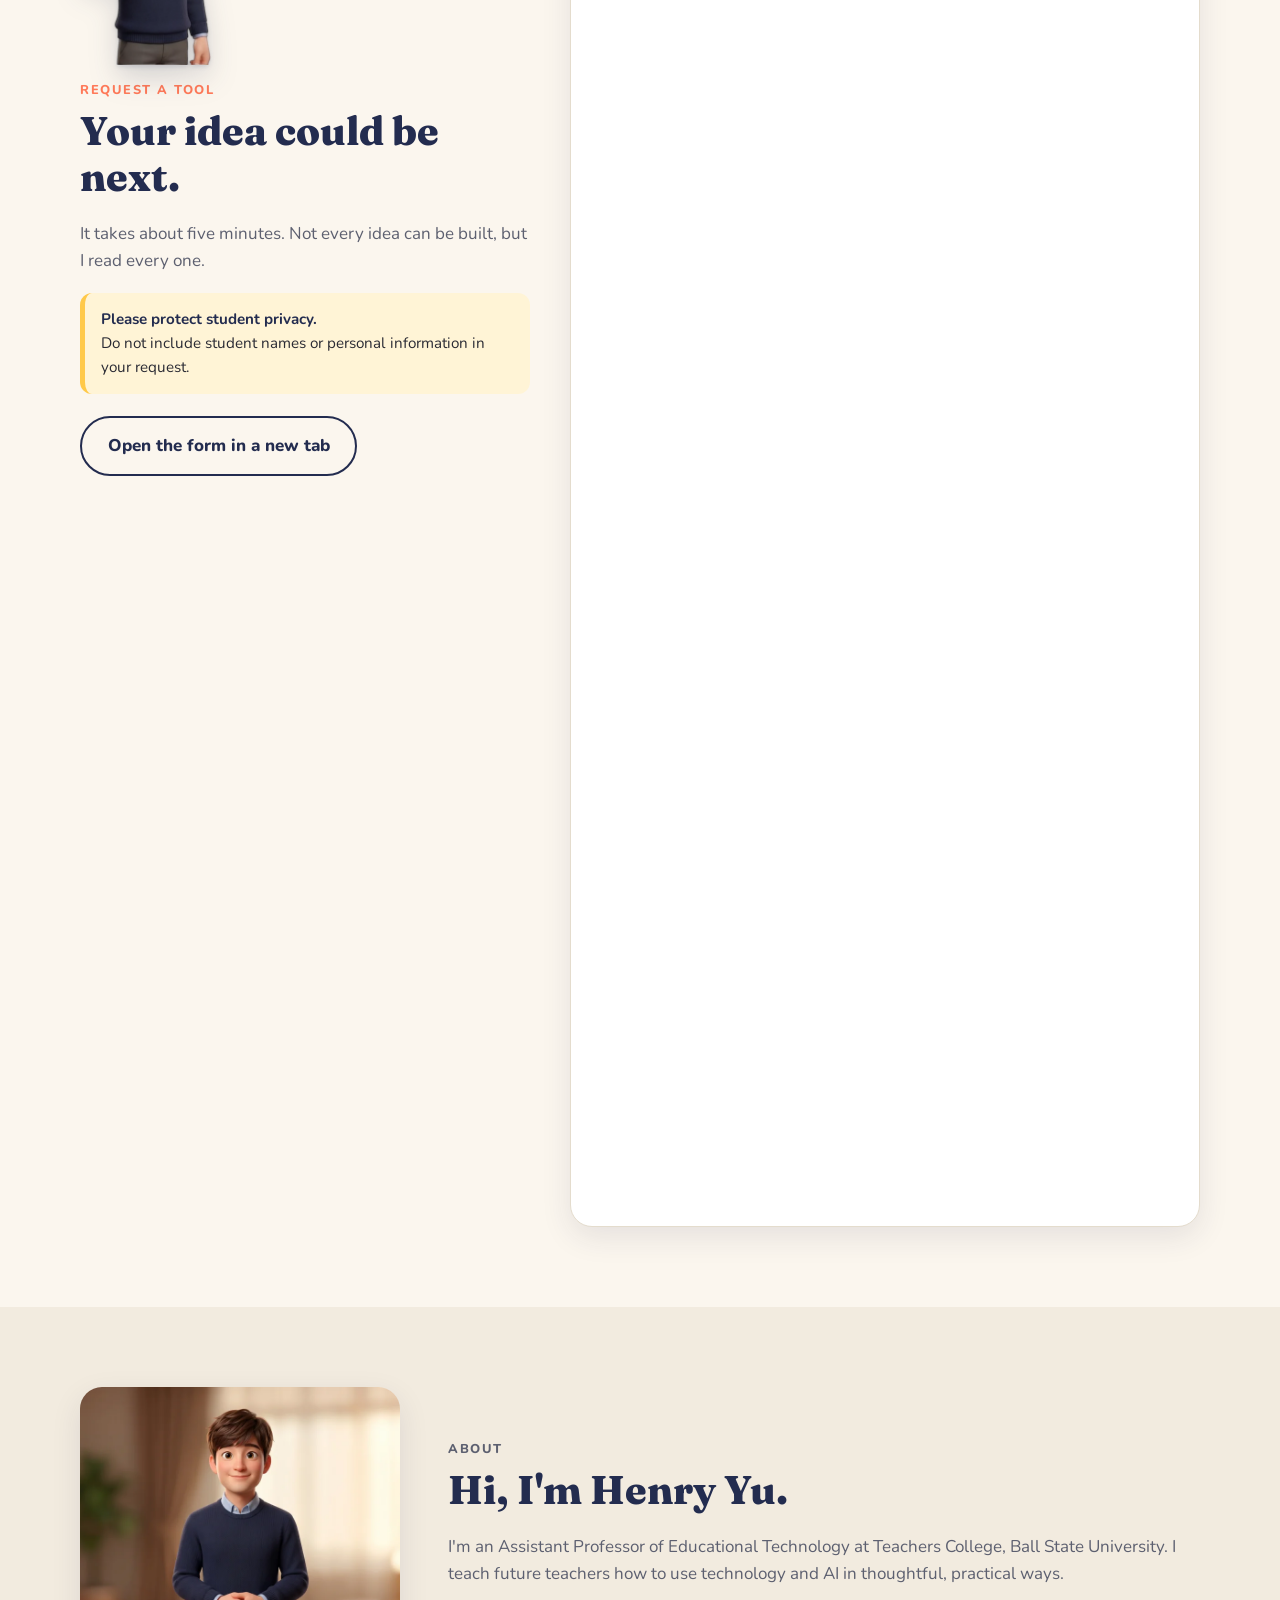
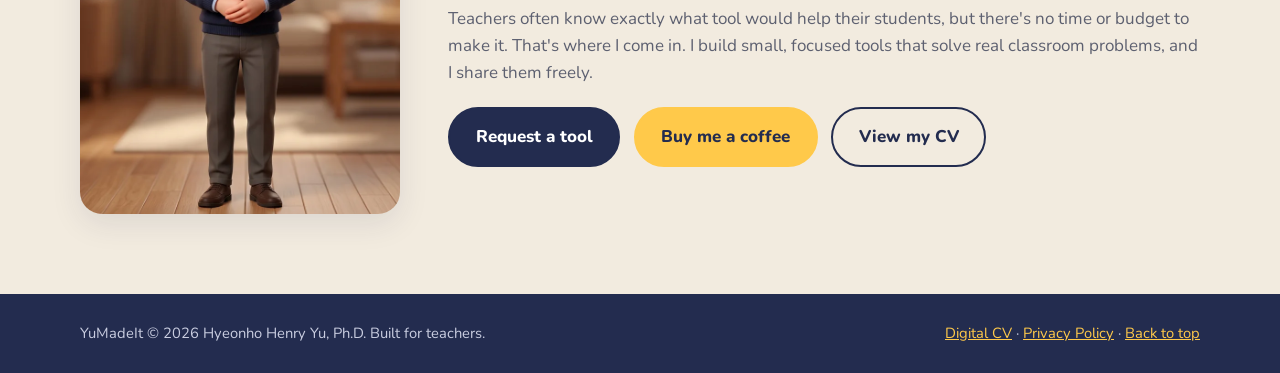
==== commit 97018319: "Add Google AdSense code, ads.txt, and privacy policy page Co-Authored-By: Claude Opus 5.5 <noreply@a" ====
--- a/index.html
+++ b/index.html
@@ -14,6 +14,8 @@
   <link rel="preconnect" href="https://fonts.gstatic.com" crossorigin />
   <link href="https://fonts.googleapis.com/css2?family=Fraunces:opsz,wght@9..144,600;9..144,800&family=Nunito:wght@400;600;700;800&display=swap" rel="stylesheet" />
   <link rel="stylesheet" href="styles.css?v=20261119g" />
+  <script async src="https://pagead2.googlesyndication.com/pagead/js/adsbygoogle.js?client=ca-pub-1013894228460402"
+     crossorigin="anonymous"></script>
 </head>
 <body>
 
@@ -177,7 +179,7 @@
   <footer class="footer">
     <div class="wrap footer-inner">
       <p>YuMadeIt &copy; <span id="year"></span> Hyeonho Henry Yu, Ph.D. Built for teachers.</p>
-      <p><a href="https://hyeonhoyu.github.io/Henryville/" target="_blank" rel="noopener">Digital CV</a> &middot; <a href="#top">Back to top</a></p>
+      <p><a href="https://hyeonhoyu.github.io/Henryville/" target="_blank" rel="noopener">Digital CV</a> &middot; <a href="privacy.html">Privacy Policy</a> &middot; <a href="#top">Back to top</a></p>
     </div>
   </footer>
 
--- a/styles.css
+++ b/styles.css
@@ -177,8 +177,16 @@
   display: flex; flex-direction: column; align-items: center; justify-content: center; text-align: center;
   gap: 6px; padding: 22px 20px; background: #fff3cf;
 }
-.pick-label .eyebrow { margin: 0; }
-.pick-avatar { height: 120px; width: auto; filter: drop-shadow(0 8px 10px rgba(35,44,79,.18)); }
+.pick-avatar {
+  width: 128px; height: 128px; border-radius: 50%; overflow: hidden; flex-shrink: 0;
+  background: #fff; border: 4px solid var(--sun); box-shadow: 0 8px 18px rgba(35,44,79,.15);
+  display: flex; justify-content: center; align-items: flex-start;
+}
+.pick-avatar img { width: 112px; height: auto; max-width: none; flex-shrink: 0; margin-top: 8px; }
+.pick-title {
+  margin: .25em 0 0; font-family: "Fraunces", serif; font-weight: 800; font-size: 2rem; line-height: 1.05;
+  color: var(--coral); letter-spacing: -.01em;
+}
 .pick-note { margin: .2em 0 .8em; color: var(--muted); font-size: .92rem; }
 .pick-next {
   font: inherit; font-weight: 800; font-size: .88rem; color: var(--navy); cursor: pointer;
@@ -201,7 +209,9 @@
 @media (max-width: 860px) {
   .pick { grid-template-columns: 1fr; }
   .pick-label { flex-direction: row; text-align: left; justify-content: flex-start; gap: 16px; }
-  .pick-avatar { height: 90px; }
+  .pick-avatar { width: 96px; height: 96px; }
+  .pick-avatar img { width: 84px; margin-top: 6px; }
+  .pick-title { font-size: 1.7rem; }
   .pick-card { grid-template-columns: 1fr; }
   .pick-thumb { margin: 0; border-radius: 0; }
 }
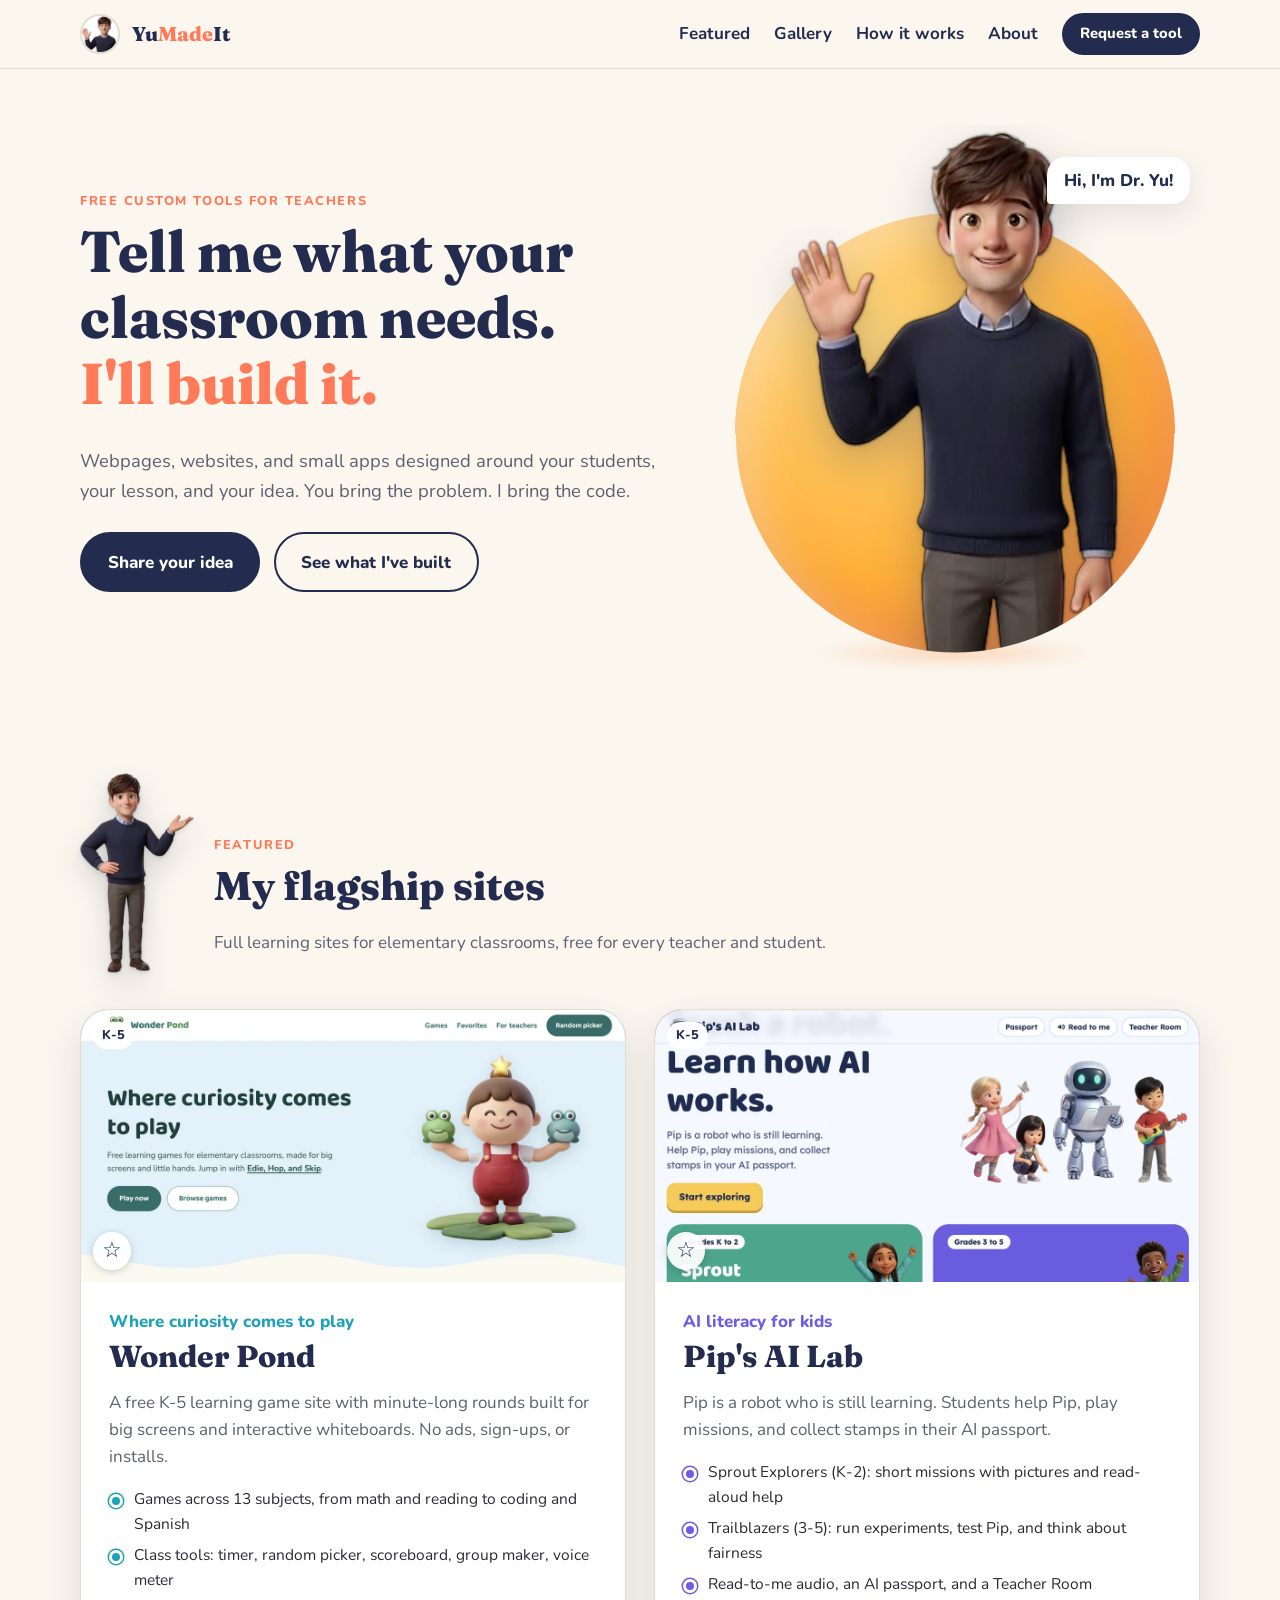
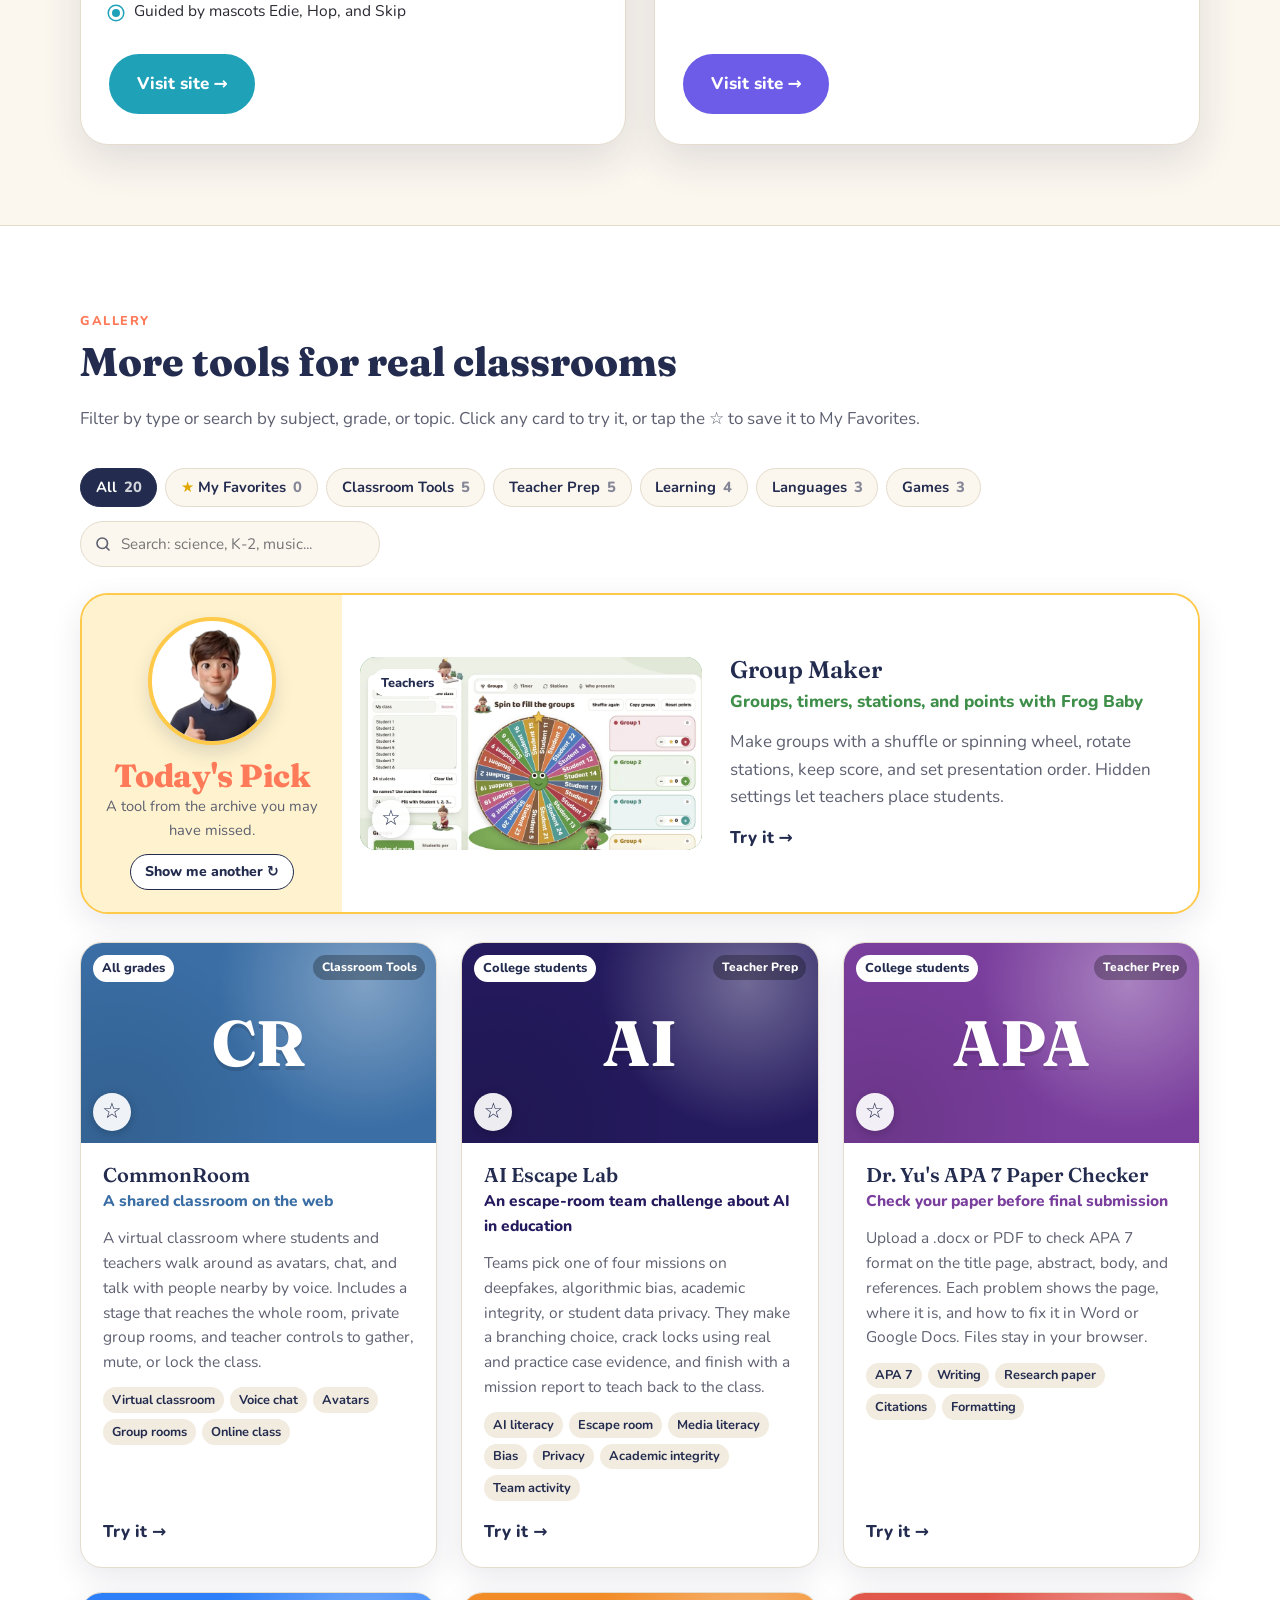
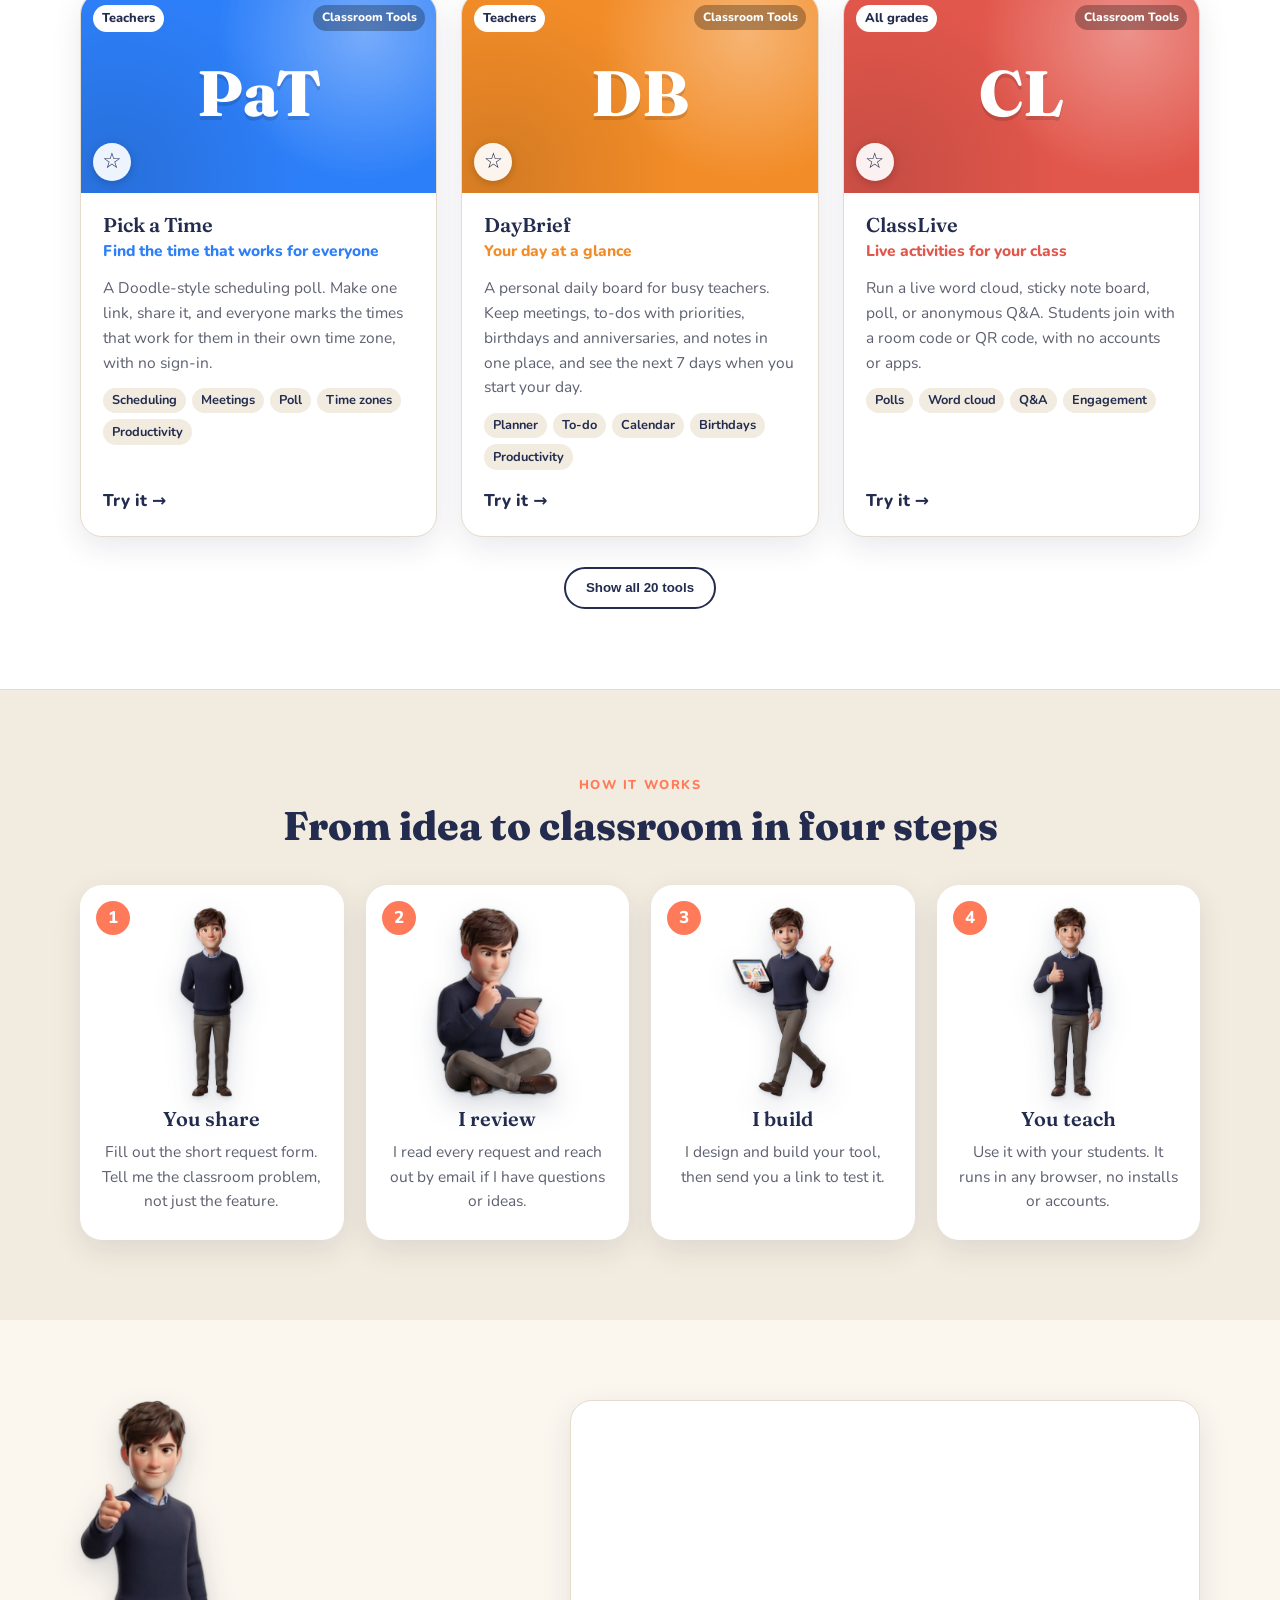
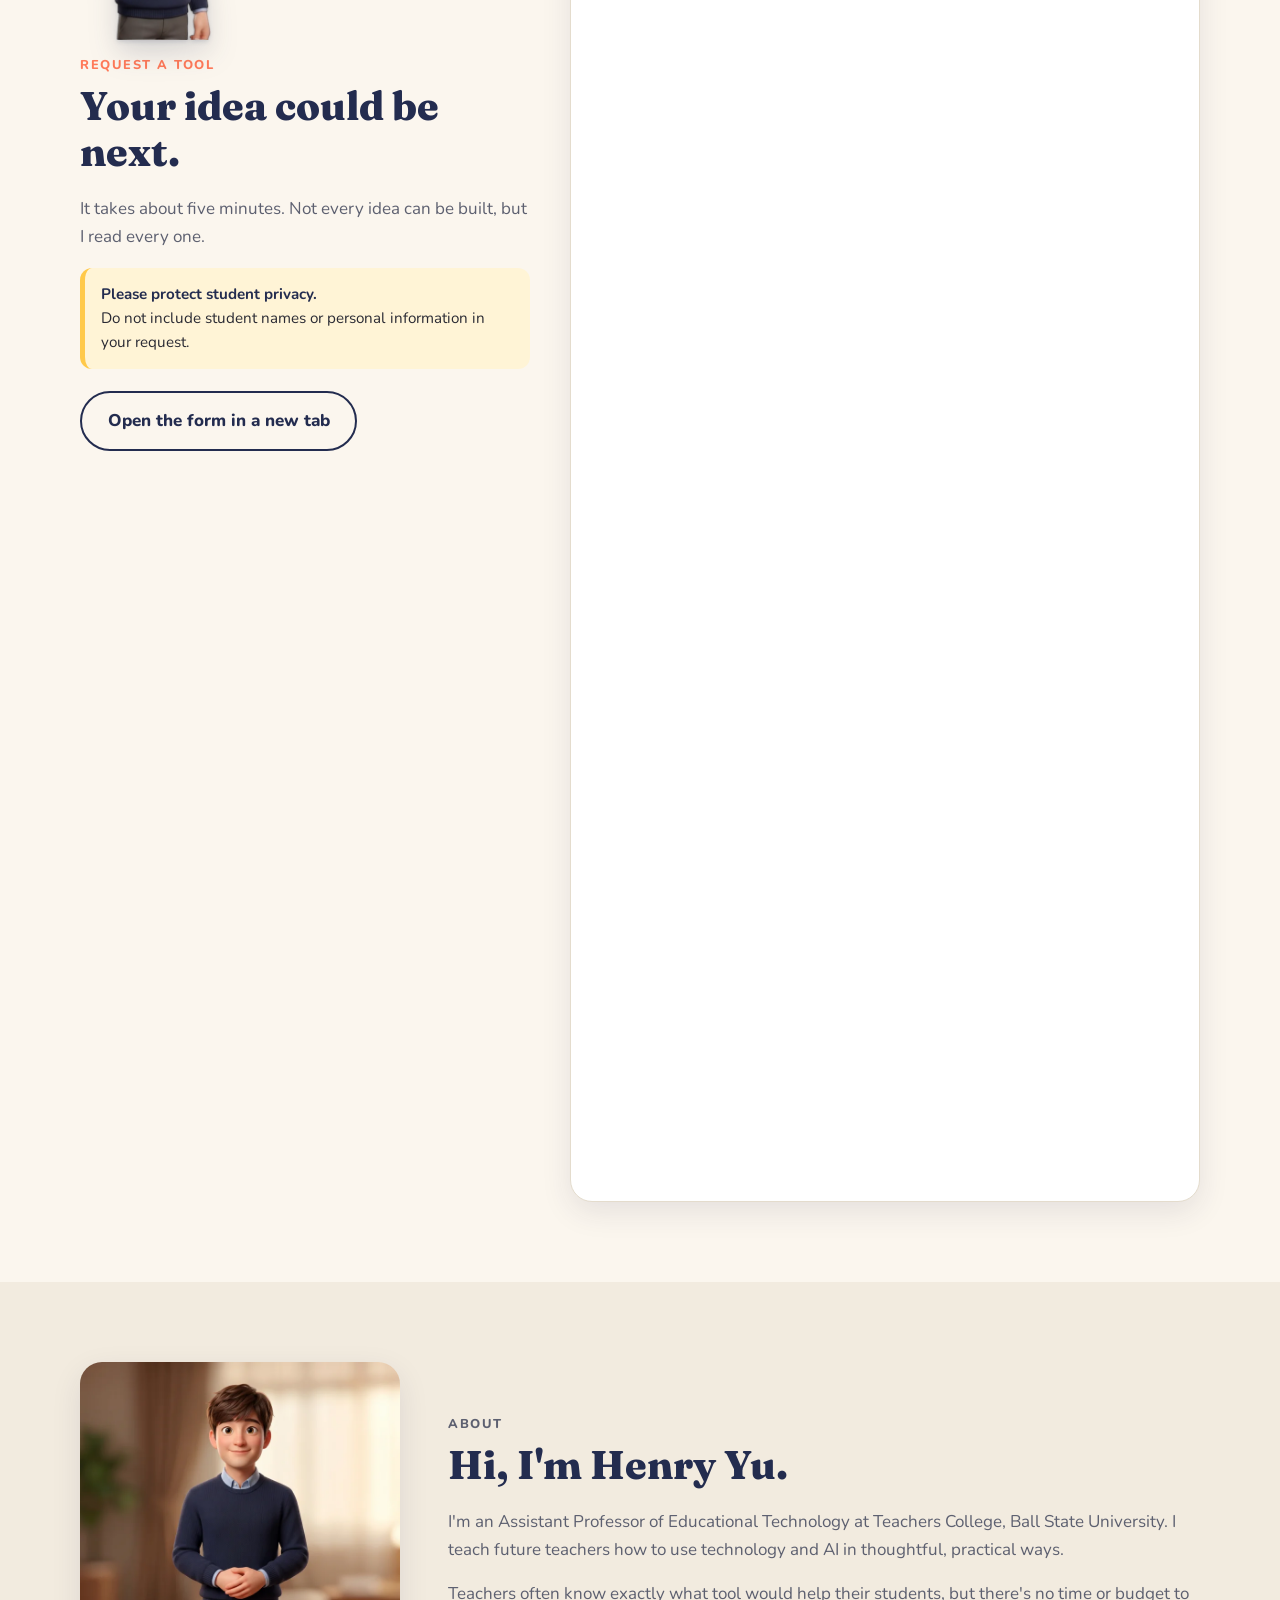
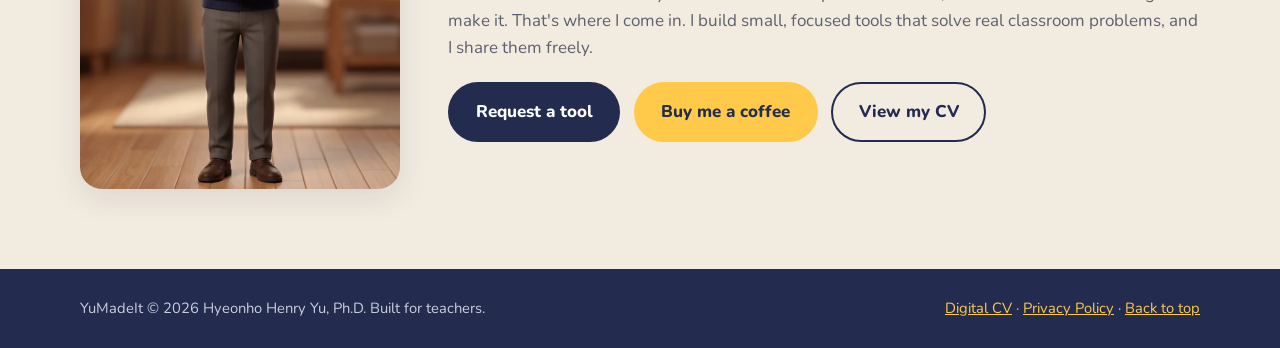
==== commit f80c518d: "Bump script version so browsers load the new gallery Co-Authored-By: Claude Opus 5.5 <noreply@anthro" ====
--- a/index.html
+++ b/index.html
@@ -183,7 +183,7 @@
     </div>
   </footer>
 
-  <script src="projects.js?v=20261119c"></script>
-  <script src="script.js?v=20261119c"></script>
+  <script src="projects.js?v=20261120a"></script>
+  <script src="script.js?v=20261120a"></script>
 </body>
 </html>
